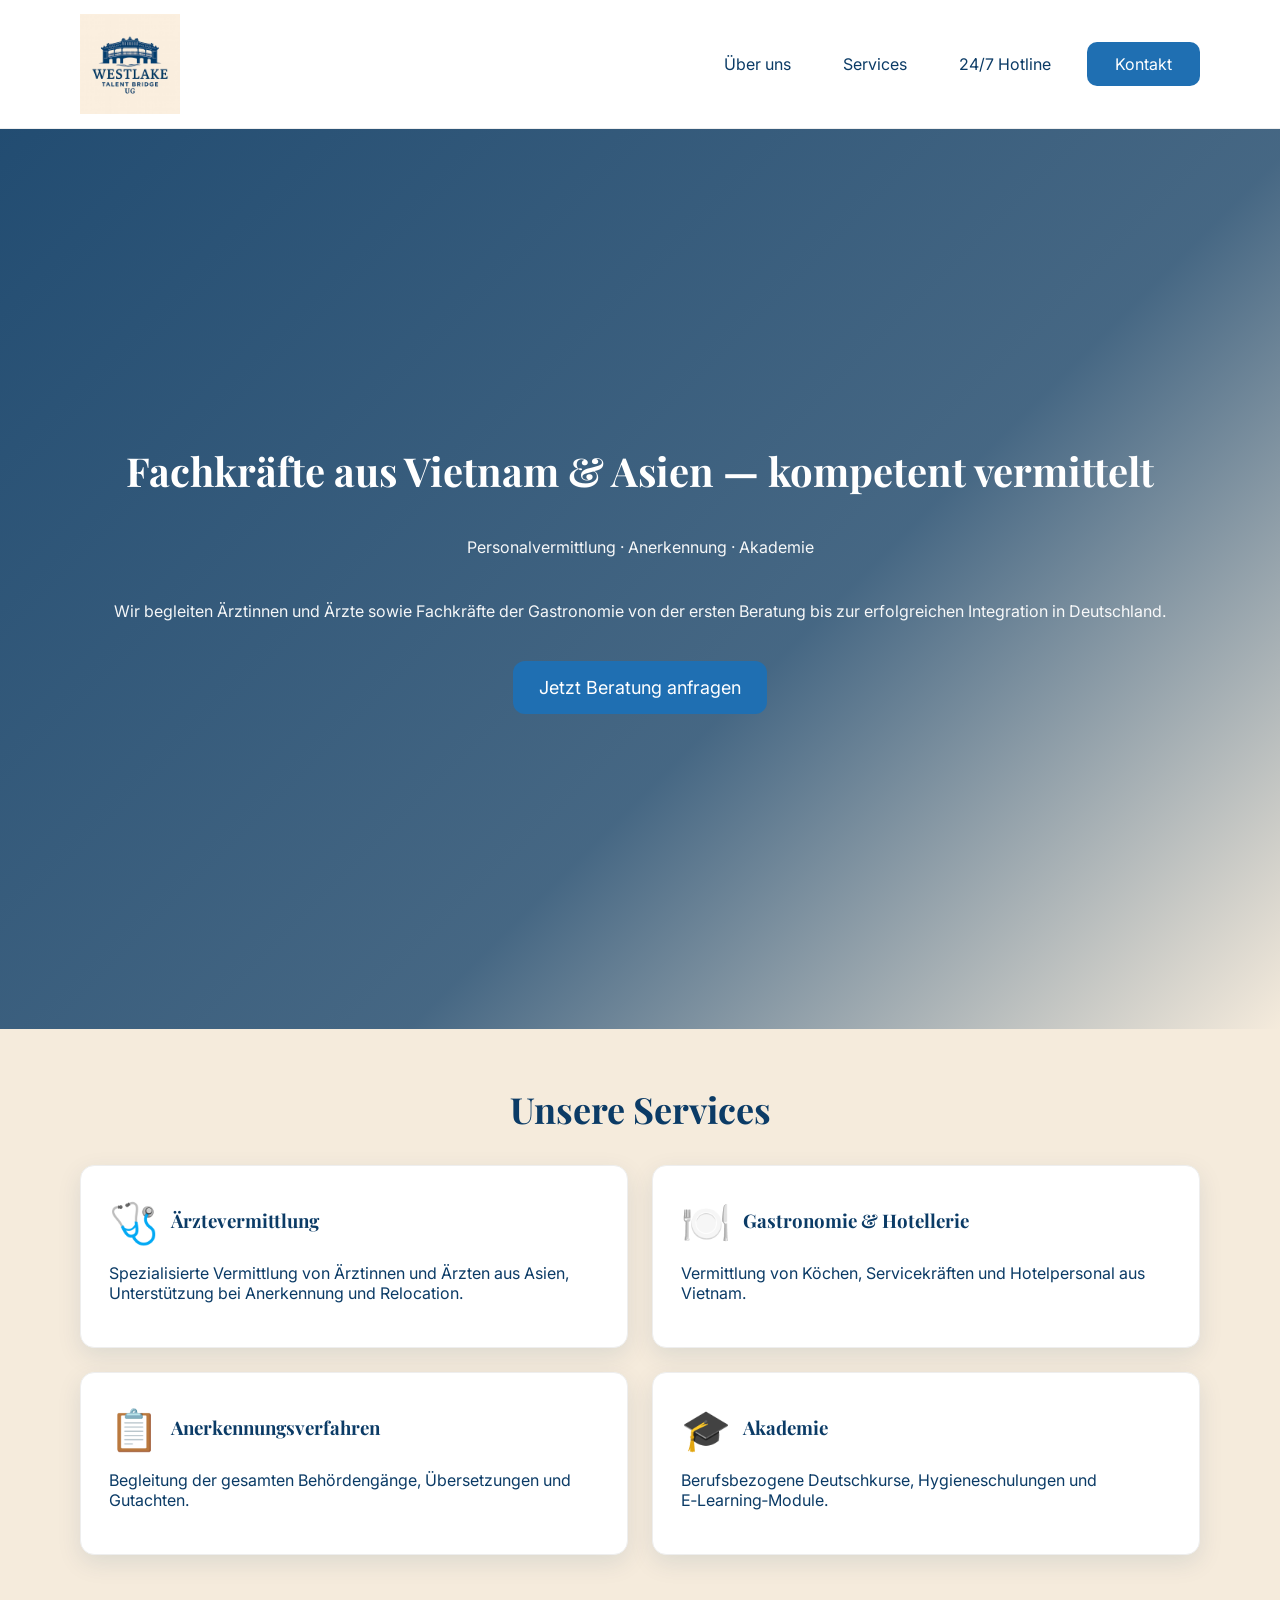
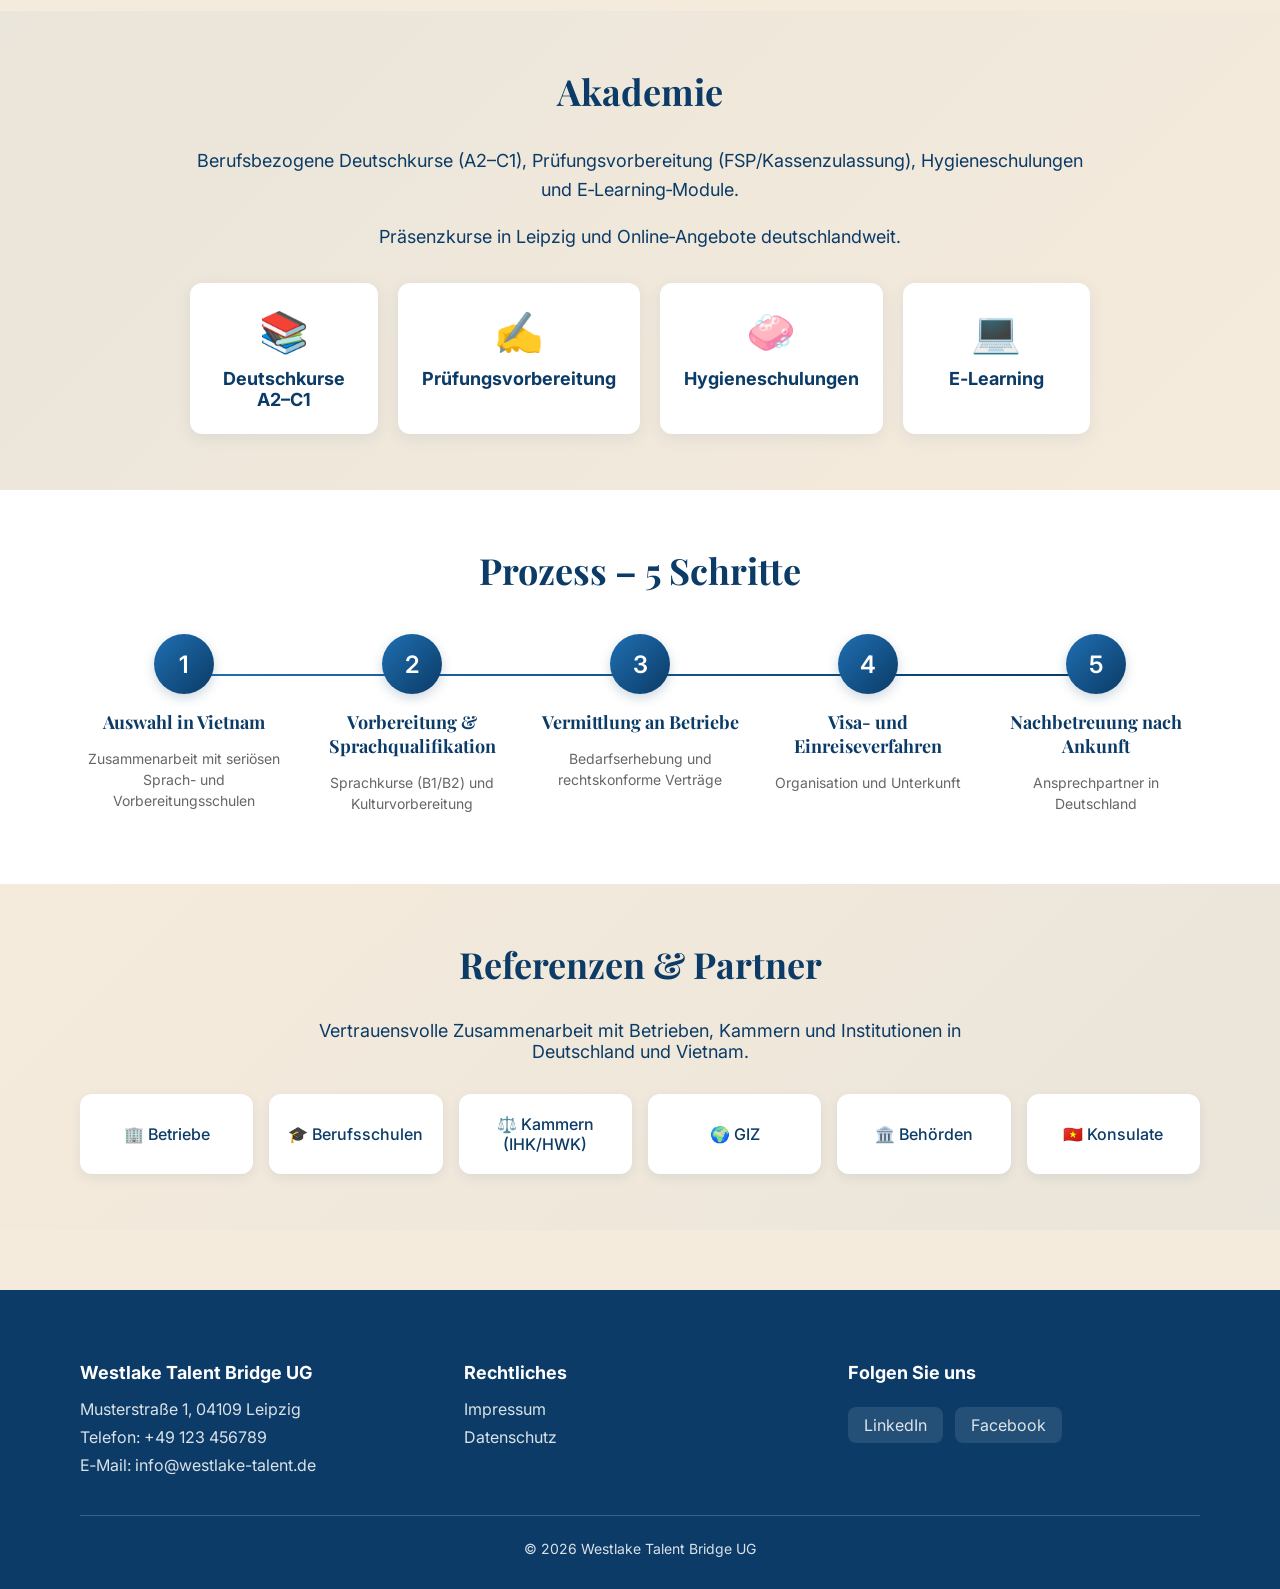
==== index.html @ a3ef187e "add new site" ====
<!DOCTYPE html>
<html lang="de" id="html">

<head>
	<meta charset="UTF-8" />
	<meta http-equiv="X-UA-Compatible" content="IE=edge" />
	<meta name="viewport" content="width=device-width, initial-scale=1.0" />
	<meta name="author" content="Westlake Talent Bridge UG" />
	<title>Westlake Talent Bridge UG — Fachkräftevermittlung</title>
	<link rel="icon" type="image/x-icon" href="./favicon_io/favicon.ico" />
	<link rel="icon" type="image/png" sizes="32x32" href="./favicon_io/favicon-32x32.png">
	<link rel="icon" type="image/png" sizes="16x16" href="./favicon_io/favicon-16x16.png">
	<link rel="apple-touch-icon" sizes="180x180" href="./favicon_io/apple-touch-icon.png">
	<link rel="manifest" href="./favicon_io/site.webmanifest">
	<link rel="stylesheet" href="./css/styles.css" />
    <link rel="preconnect" href="https://fonts.googleapis.com" />
	<link rel="preconnect" href="https://fonts.gstatic.com" crossorigin />
	<link href="https://fonts.googleapis.com/css2?family=Rubik:wght@400;500;700&display=swap" rel="stylesheet" />
	<link href="https://fonts.googleapis.com/icon?family=Material+Icons" rel="stylesheet" />

</head>

<body id="body">
	<header class="site-header">
		<div class="container">
			<a href="/" class="logo" aria-label="Westlake Talent Bridge UG">
				<img src="./img/wtb2.jpeg" alt="Westlake Talent Bridge UG" />
			</a>
			<nav id="nav" class="nav" aria-label="Hauptnavigation">
				<ul class="nav__list">
					<li><a href="/ueber-uns.html">Über uns</a></li>
					<li><a href="#services">Services</a></li>
					<li><a href="/hotline.html">24/7 Hotline</a></li>
					<li><a href="/kontakt.html" class="contact-btn">Kontakt</a></li>
				</ul>
			</nav>
			<button id="burger" class="burger" aria-label="Menü öffnen" aria-controls="nav" aria-expanded="false">
				<span></span><span></span><span></span>
			</button>
		</div>
	</header>

	<main>
		<section class="hero fade-in">
			<video src="https://videos.pexels.com/video-files/7253660/7253660-hd_2048_1080_30fps.mp4" loop="true" muted="true" autoplay="true" aria-hidden="true" playsinline="true" class="hero-video"></video>
			<div class="container">
				<h1>Fachkräfte aus Vietnam &amp; Asien — kompetent vermittelt</h1>
				<p>Personalvermittlung · Anerkennung · Akademie</p>
				<p>Wir begleiten Ärztinnen und Ärzte sowie Fachkräfte der Gastronomie von der ersten Beratung bis zur erfolgreichen Integration in Deutschland.</p>
				<div class="cta">
					<a class="btn" href="/kontakt.html">Jetzt Beratung anfragen</a>
				</div>
			</div>
		</section>

		<section id="services" class="section fade-in">
			<div class="container">
				<h2>Unsere Services</h2>
				<div class="grid grid-4">
					<article class="card hover-rise">
						<h3><span class="card__icon">🩺</span> Ärztevermittlung</h3>
						<p>Spezialisierte Vermittlung von Ärztinnen und Ärzten aus Asien, Unterstützung bei Anerkennung und Relocation.</p>
					</article>
					<article class="card hover-rise">
						<h3><span class="card__icon">🍽️</span> Gastronomie &amp; Hotellerie</h3>
						<p>Vermittlung von Köchen, Servicekräften und Hotelpersonal aus Vietnam.</p>
					</article>
					<article class="card hover-rise">
						<h3><span class="card__icon">📋</span> Anerkennungsverfahren</h3>
						<p>Begleitung der gesamten Behördengänge, Übersetzungen und Gutachten.</p>
					</article>
					<article class="card hover-rise">
						<h3><span class="card__icon">🎓</span> Akademie</h3>
						<p>Berufsbezogene Deutschkurse, Hygieneschulungen und E‑Learning‑Module.</p>
					</article>
				</div>
			</div>
		</section>

		<section class="section section-akademie fade-in">
			<div class="container">
				<h2>Akademie</h2>
				<div class="akademie-content">
					<p>Berufsbezogene Deutschkurse (A2–C1), Prüfungsvorbereitung (FSP/Kassenzulassung), Hygieneschulungen und E‑Learning‑Module.</p>
					<p>Präsenzkurse in Leipzig und Online‑Angebote deutschlandweit.</p>
					<div class="akademie-features">
						<div class="akademie-feature">
							<span class="feature-icon">📚</span>
							<h4>Deutschkurse A2–C1</h4>
						</div>
						<div class="akademie-feature">
							<span class="feature-icon">✍️</span>
							<h4>Prüfungsvorbereitung</h4>
						</div>
						<div class="akademie-feature">
							<span class="feature-icon">🧼</span>
							<h4>Hygieneschulungen</h4>
						</div>
						<div class="akademie-feature">
							<span class="feature-icon">💻</span>
							<h4>E‑Learning</h4>
						</div>
					</div>
				</div>
			</div>
		</section>

		<section class="section section-process fade-in">
			<div class="container">
				<h2>Prozess – 5 Schritte</h2>
				<div class="process-timeline">
					<div class="process-step">
						<div class="step-number">1</div>
						<h3>Auswahl in Vietnam</h3>
						<p>Zusammenarbeit mit seriösen Sprach- und Vorbereitungsschulen</p>
					</div>
					<div class="process-step">
						<div class="step-number">2</div>
						<h3>Vorbereitung &amp; Sprachqualifikation</h3>
						<p>Sprachkurse (B1/B2) und Kulturvorbereitung</p>
					</div>
					<div class="process-step">
						<div class="step-number">3</div>
						<h3>Vermittlung an Betriebe</h3>
						<p>Bedarfserhebung und rechtskonforme Verträge</p>
					</div>
					<div class="process-step">
						<div class="step-number">4</div>
						<h3>Visa- und Einreiseverfahren</h3>
						<p>Organisation und Unterkunft</p>
					</div>
					<div class="process-step">
						<div class="step-number">5</div>
						<h3>Nachbetreuung nach Ankunft</h3>
						<p>Ansprechpartner in Deutschland</p>
					</div>
				</div>
			</div>
		</section>

		<section class="section section-references fade-in">
			<div class="container">
				<h2>Referenzen &amp; Partner</h2>
				<p class="references-intro">Vertrauensvolle Zusammenarbeit mit Betrieben, Kammern und Institutionen in Deutschland und Vietnam.</p>
				<div class="partners-grid">
					<div class="partner-badge">🏢 Betriebe</div>
					<div class="partner-badge">🎓 Berufsschulen</div>
					<div class="partner-badge">⚖️ Kammern (IHK/HWK)</div>
					<div class="partner-badge">🌍 GIZ</div>
					<div class="partner-badge">🏛️ Behörden</div>
					<div class="partner-badge">🇻🇳 Konsulate</div>
				</div>
			</div>
		</section>
	</main>

	<footer class="site-footer fade-in">
		<div class="container">
			<div class="footer-grid">
				<div>
					<h4>Westlake Talent Bridge UG</h4>
					<p>Musterstraße 1, 04109 Leipzig</p>
					<p>Telefon: +49 123 456789</p>
					<p>E‑Mail: info@westlake-talent.de</p>
				</div>
				<div>
					<h4>Rechtliches</h4>
					<ul>
						<li><a href="#">Impressum</a></li>
						<li><a href="#">Datenschutz</a></li>
					</ul>
				</div>
				<div>
					<h4>Folgen Sie uns</h4>
					<ul class="socials">
						<li><a href="#">LinkedIn</a></li>
						<li><a href="#">Facebook</a></li>
					</ul>
				</div>
			</div>
			<p class="copy">© <span id="year"></span> Westlake Talent Bridge UG</p>
		</div>
	</footer>

	<script src="./js/scripts.js"></script>
</body>

</html>
---- css/styles.css ----
@import url('https://fonts.googleapis.com/css2?family=Inter:wght@300;400;600&family=Playfair+Display:wght@400;600&display=swap');

:root{--blue-dark:#0B3B66;--blue-mid:#1F6FB2;--blue-hover:#093456;--beige:#F5EBDC;--gray-light:#F5F5F7;--white:#FFFFFF}
*{box-sizing:border-box}
html{scroll-behavior:smooth}
body{font-family:'Inter',sans-serif;color:var(--blue-dark);background:var(--beige);margin:0}
h1,h2,h3{font-family:'Playfair Display',serif;color:var(--blue-dark);margin:0 0 12px}
h1:hover,h2:hover,h3:hover,h4:hover,h5:hover,h6:hover,p:hover,span:hover,li:hover{cursor:default}
img{max-width:100%;height:auto;display:block}
.container{max-width:1160px;margin:0 auto;padding:0 20px}

/* Header */
.site-header{position:sticky;top:0;z-index:100;background:var(--white);border-bottom:1px solid #eee}
.site-header .container{display:flex;align-items:center;justify-content:space-between;padding:14px 20px}
.logo img{height:100px;width:auto;max-width:220px}
.nav__list{list-style:none;margin:0;padding:0;display:flex;gap:20px}
.nav__list a{color:var(--blue-dark);text-decoration:none;padding:12px 16px;border-radius:8px;transition:background-color .3s,color .3s;position:relative}
.nav__list a::after{content:"";position:absolute;left:10px;right:10px;bottom:4px;height:2px;background:var(--blue-mid);transform:scaleX(0);transform-origin:left;transition:transform .25s ease,background-color .25s ease}
.nav__list a:hover,.nav__list a.active{background:rgba(31,111,178,0.15);color:var(--blue-hover)}
.nav__list a:hover::after,.nav__list a.active::after{transform:scaleX(1);background:var(--blue-hover)}
.nav__list a.contact-btn{background:var(--blue-mid);color:#fff;padding:12px 28px;font-size:16px;border-radius:10px}
.nav__list a.contact-btn:hover{background:var(--blue-hover);color:#fff}
.nav__list a.contact-btn::after{display:none}
.burger{display:none;background:none;border:0;width:36px;height:28px;position:relative}
.burger span{position:absolute;left:0;right:0;height:3px;background:var(--blue-dark);border-radius:2px;transition:.2s}
.burger span:nth-child(1){top:3px}
.burger span:nth-child(2){top:12px}
.burger span:nth-child(3){top:21px}
.burger.active span:nth-child(1){transform:translateY(9px) rotate(45deg)}
.burger.active span:nth-child(2){opacity:0}
.burger.active span:nth-child(3){transform:translateY(-9px) rotate(-45deg)}
@media (max-width:992px){
  .nav{position:fixed;inset:60px 0 0 0;background:rgba(255,255,255,.98);transform:translateX(100%);transition:transform .25s ease;padding:20px}
  .nav.open{transform:translateX(0)}
  .nav__list{flex-direction:column;gap:16px}
  .burger{display:inline-block}
}

/* Hero */
.hero{position:relative;background:transparent;color:var(--white);padding:0;overflow:hidden}
.hero::after{content:"";position:absolute;inset:0;background:linear-gradient(135deg, rgba(11,59,102,.90) 0%, rgba(11,59,102,.75) 60%, rgba(245,235,220,.55) 100%);z-index:1}
.hero__video,.hero-video{position:absolute;inset:0;width:100%;height:100%;object-fit:cover;z-index:0}
.hero .container{position:relative;z-index:2}
.hero .container{display:flex;flex-direction:column;align-items:center;justify-content:center;text-align:center;min-height:100vh;gap:12px}
.hero h1{color:var(--white);font-size:40px}
.hero p{color:var(--white);opacity:.95}
.cta .btn{display:inline-block;margin-top:12px;background:var(--blue-mid);color:#FFFFFF;padding:16px 26px;font-size:18px;border-radius:12px;text-decoration:none;transition:background-color .3s,transform .2s}
.cta .btn:hover{background:var(--blue-hover);transform:translateY(-2px)}

/* Sections */
.section{padding:56px 0}
.section h2{text-align:center;font-size:36px;margin-bottom:32px}
.grid{display:grid;gap:24px}
.grid-4{grid-template-columns:repeat(2,1fr)}
@media (max-width:768px){.grid-4{grid-template-columns:1fr}}
.card{position:relative;background:var(--white);border:1px solid #eee;border-radius:14px;padding:28px;box-shadow:0 8px 24px rgba(11,59,102,.10);transition:transform .3s,box-shadow .3s;overflow:hidden}
.card::before{content:"";position:absolute;top:0;left:0;right:0;height:4px;background:linear-gradient(90deg,var(--blue-mid) 0%,var(--blue-dark) 100%);transform:scaleX(0);transform-origin:left;transition:transform .4s ease}
.card h3{display:flex;align-items:center;gap:12px}
.card__icon{font-size:40px;display:inline-block}
.card.hover-rise:hover{transform:translateY(-6px);box-shadow:0 16px 32px rgba(11,59,102,.18)}
.card.hover-rise:hover::before{transform:scaleX(1)}

/* Akademie */
.section-akademie{background:linear-gradient(135deg,rgba(31,111,178,0.05) 0%,rgba(245,235,220,0.3) 100%)}
.akademie-content{max-width:900px;margin:0 auto;text-align:center}
.akademie-content p{font-size:18px;line-height:1.6;margin-bottom:16px}
.akademie-features{display:grid;grid-template-columns:repeat(4,1fr);gap:20px;margin-top:32px}
.akademie-feature{background:var(--white);padding:24px;border-radius:12px;box-shadow:0 4px 16px rgba(11,59,102,.08);transition:transform .3s,box-shadow .3s}
.akademie-feature:hover{transform:translateY(-4px);box-shadow:0 8px 24px rgba(11,59,102,.15)}
.feature-icon{font-size:40px;display:block;margin-bottom:12px}
.akademie-feature h4{font-size:18px;color:var(--blue-dark);margin:0}
@media (max-width:992px){.akademie-features{grid-template-columns:repeat(2,1fr)}}
@media (max-width:576px){.akademie-features{grid-template-columns:1fr}}

/* Process Timeline */
.section-process{background:var(--white)}
.process-timeline{display:grid;grid-template-columns:repeat(5,1fr);gap:20px;margin-top:40px;position:relative}
.process-timeline::before{content:"";position:absolute;top:40px;left:10%;right:10%;height:2px;background:linear-gradient(90deg,var(--blue-mid) 0%,var(--blue-dark) 100%);z-index:0}
.process-step{position:relative;text-align:center;z-index:1}
.step-number{width:60px;height:60px;margin:0 auto 16px;background:linear-gradient(135deg,var(--blue-mid),var(--blue-dark));color:white;border-radius:50%;display:flex;align-items:center;justify-content:center;font-size:24px;font-weight:600;box-shadow:0 4px 12px rgba(11,59,102,.2)}
.process-step h3{font-size:18px;margin-bottom:8px;color:var(--blue-dark)}
.process-step p{font-size:14px;color:#666;line-height:1.5}
@media (max-width:992px){.process-timeline{grid-template-columns:repeat(2,1fr);gap:30px}.process-timeline::before{display:none}}
@media (max-width:576px){.process-timeline{grid-template-columns:1fr}}

/* References */
.section-references{background:linear-gradient(135deg,rgba(245,235,220,0.4) 0%,rgba(31,111,178,0.05) 100%)}
.references-intro{text-align:center;font-size:18px;max-width:700px;margin:0 auto 32px}
.partners-grid{display:grid;grid-template-columns:repeat(6,1fr);gap:16px}
.partner-badge{background:var(--white);padding:20px 12px;border-radius:12px;text-align:center;font-size:16px;font-weight:500;color:var(--blue-dark);box-shadow:0 4px 12px rgba(11,59,102,.08);transition:transform .3s,box-shadow .3s;display:flex;align-items:center;justify-content:center;min-height:80px}
.partner-badge:hover{transform:translateY(-4px);box-shadow:0 8px 20px rgba(11,59,102,.15)}
@media (max-width:992px){.partners-grid{grid-template-columns:repeat(3,1fr)}}
@media (max-width:576px){.partners-grid{grid-template-columns:repeat(2,1fr)}}

/* Footer */
.site-footer{background:var(--blue-dark);color:var(--white);padding:48px 0 24px;margin-top:60px}
.site-footer h4{color:var(--white);font-size:18px;margin-bottom:16px}
.site-footer p{color:rgba(255,255,255,0.85);margin:8px 0}
.site-footer a{color:rgba(255,255,255,0.85);text-decoration:none;transition:color .3s}
.site-footer a:hover{color:var(--white)}
.footer-grid{display:grid;grid-template-columns:repeat(3,1fr);gap:32px;margin-bottom:32px}
.footer-grid ul{list-style:none;padding:0;margin:0}
.footer-grid ul li{margin:8px 0}
.socials{list-style:none;padding:0;margin:0;display:flex;gap:12px}
.socials a{display:inline-block;padding:8px 16px;background:rgba(255,255,255,0.1);border-radius:8px;transition:background .3s}
.socials a:hover{background:rgba(255,255,255,0.2)}
.copy{margin-top:24px;padding-top:24px;border-top:1px solid rgba(255,255,255,0.2);color:rgba(255,255,255,0.7);font-size:14px;text-align:center}
@media (max-width:768px){.footer-grid{grid-template-columns:1fr;gap:24px}}

/* Animations */
.fade-in,.slide-up,section{opacity:0;transform:translateY(30px);transition:all .6s ease-out}
.visible{opacity:1;transform:translateY(0)}

/* Forms */
.contact-form{display:grid;gap:12px}
.form-row{display:grid;grid-template-columns:1fr 1fr;gap:12px}
.contact-form input,.contact-form textarea{width:100%;padding:10px 12px;border:1px solid #ddd;border-radius:8px;font-family:inherit}
.contact-form .btn{align-self:start}
@media (max-width:576px){.form-row{grid-template-columns:1fr}}
.map-placeholder iframe{width:100%;height:300px;border:0;border-radius:12px;box-shadow:0 8px 24px rgba(0,0,0,.06)}
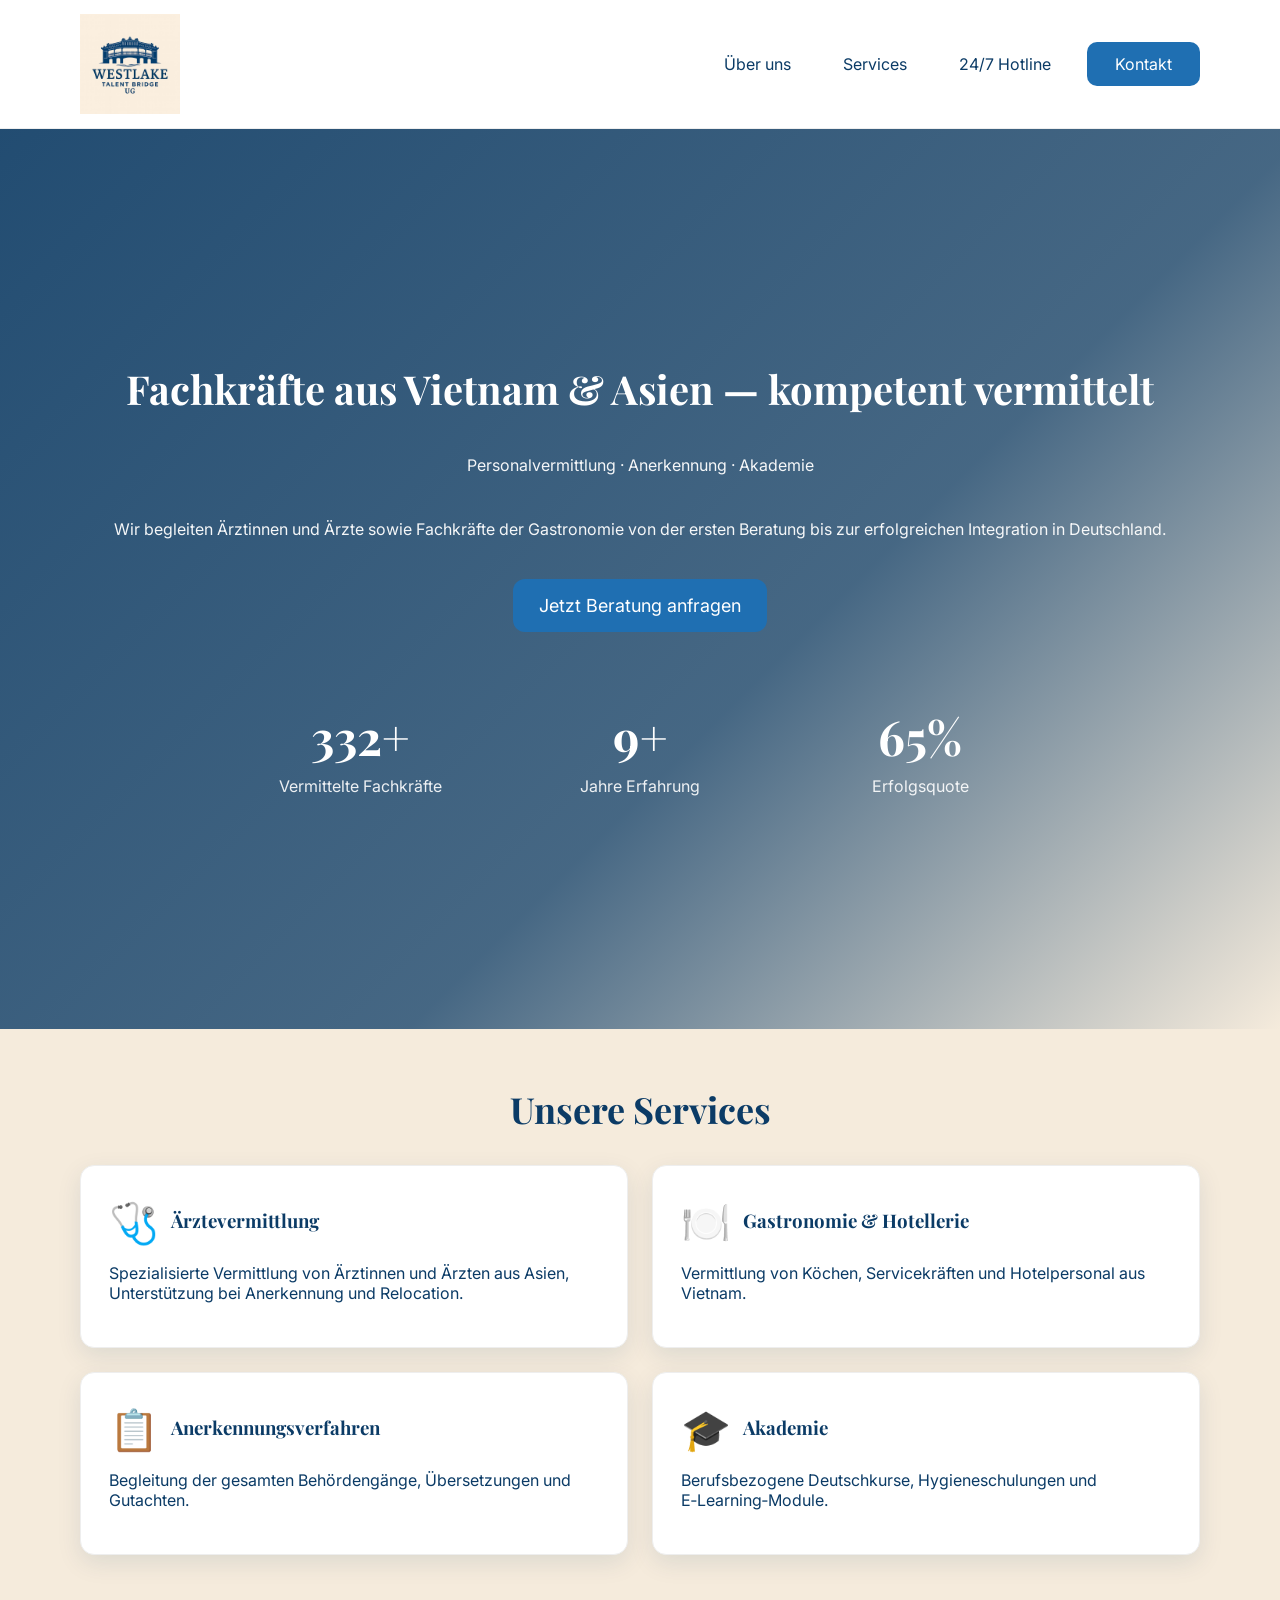
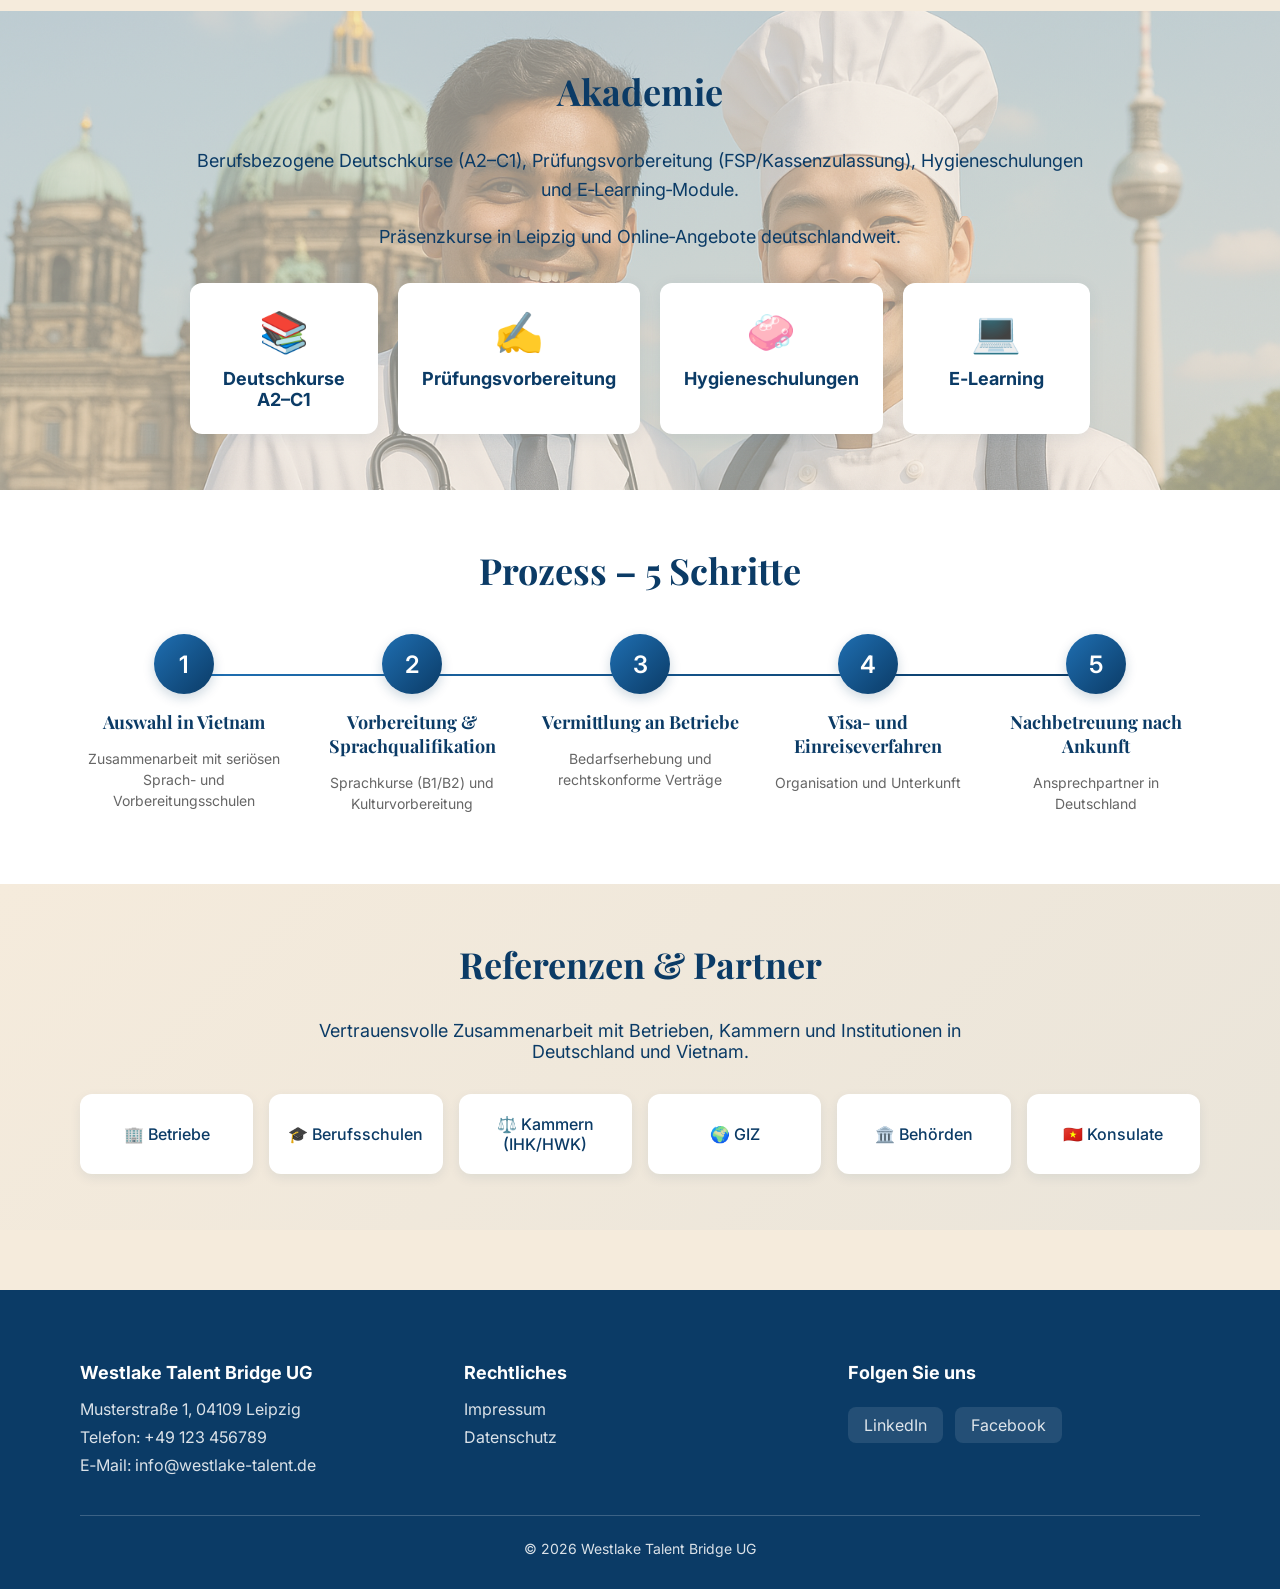
==== commit c4732154: "styles" ====
--- a/index.html
+++ b/index.html
@@ -6,6 +6,23 @@
 	<meta http-equiv="X-UA-Compatible" content="IE=edge" />
 	<meta name="viewport" content="width=device-width, initial-scale=1.0" />
 	<meta name="author" content="Westlake Talent Bridge UG" />
+	<meta name="description" content="Westlake Talent Bridge UG – Seriöse Fachkräftevermittlung aus Vietnam. Ärzte, Gastronomie, Anerkennung, Akademie und 24/7 Hotline für erfolgreiche Integration in Deutschland." />
+	<meta name="keywords" content="Fachkräftevermittlung, Vietnam, Ärztevermittlung, Gastronomie, Ausbildung, Integration, Anerkennung, 24/7 Hotline, Deutschland" />
+	
+	<!-- Open Graph / Facebook -->
+	<meta property="og:type" content="website" />
+	<meta property="og:url" content="https://westlake-talent.de/" />
+	<meta property="og:title" content="Westlake Talent Bridge UG — Fachkräftevermittlung" />
+	<meta property="og:description" content="Seriöse Fachkräfte- und Azubivermittlung aus Vietnam nach Deutschland. 500+ vermittelte Fachkräfte, 15+ Jahre Erfahrung, 98% Erfolgsquote." />
+	<meta property="og:image" content="https://westlake-talent.de/img/wtb2.jpeg" />
+	
+	<!-- Twitter -->
+	<meta property="twitter:card" content="summary_large_image" />
+	<meta property="twitter:url" content="https://westlake-talent.de/" />
+	<meta property="twitter:title" content="Westlake Talent Bridge UG — Fachkräftevermittlung" />
+	<meta property="twitter:description" content="Seriöse Fachkräfte- und Azubivermittlung aus Vietnam nach Deutschland. 500+ vermittelte Fachkräfte, 15+ Jahre Erfahrung, 98% Erfolgsquote." />
+	<meta property="twitter:image" content="https://westlake-talent.de/img/wtb2.jpeg" />
+	
 	<title>Westlake Talent Bridge UG — Fachkräftevermittlung</title>
 	<link rel="icon" type="image/x-icon" href="./favicon_io/favicon.ico" />
 	<link rel="icon" type="image/png" sizes="32x32" href="./favicon_io/favicon-32x32.png">
@@ -50,6 +67,20 @@
 				<div class="cta">
 					<a class="btn" href="/kontakt.html">Jetzt Beratung anfragen</a>
 				</div>
+				<div class="hero-stats">
+					<div class="stat-item">
+						<div class="stat-number" data-count="500">0</div>
+						<div class="stat-label">Vermittelte Fachkräfte</div>
+					</div>
+					<div class="stat-item">
+						<div class="stat-number" data-count="15">0</div>
+						<div class="stat-label">Jahre Erfahrung</div>
+					</div>
+					<div class="stat-item">
+						<div class="stat-number" data-count="98">0</div>
+						<div class="stat-label">Erfolgsquote</div>
+					</div>
+				</div>
 			</div>
 		</section>
 
--- a/css/styles.css
+++ b/css/styles.css
@@ -26,26 +26,39 @@
 .burger span:nth-child(1){top:3px}
 .burger span:nth-child(2){top:12px}
 .burger span:nth-child(3){top:21px}
+.burger.active span{background:var(--white)}
 .burger.active span:nth-child(1){transform:translateY(9px) rotate(45deg)}
 .burger.active span:nth-child(2){opacity:0}
 .burger.active span:nth-child(3){transform:translateY(-9px) rotate(-45deg)}
 @media (max-width:992px){
-  .nav{position:fixed;inset:60px 0 0 0;background:rgba(255,255,255,.98);transform:translateX(100%);transition:transform .25s ease;padding:20px}
+  .nav{position:fixed;inset:0;background:var(--blue-dark);transform:translateX(100%);transition:transform .25s ease;padding:80px 40px;z-index:999;overflow-y:auto}
   .nav.open{transform:translateX(0)}
-  .nav__list{flex-direction:column;gap:16px}
-  .burger{display:inline-block}
+  .nav__list{flex-direction:column;gap:32px;align-items:flex-start}
+  .nav__list a{color:var(--white);font-size:24px;padding:16px 0}
+  .nav__list a::after{display:none}
+  .nav__list a:hover,.nav__list a.active{background:transparent;color:var(--beige)}
+  .nav__list a.contact-btn{background:var(--blue-mid);color:var(--white);padding:14px 28px;font-size:24px;border-radius:12px}
+  .nav__list a.contact-btn:hover{background:var(--blue-hover)}
+  .burger{display:inline-block;z-index:1000}
+  body._overflow,html._overflow{overflow:hidden}
 }
 
 /* Hero */
 .hero{position:relative;background:transparent;color:var(--white);padding:0;overflow:hidden}
 .hero::after{content:"";position:absolute;inset:0;background:linear-gradient(135deg, rgba(11,59,102,.90) 0%, rgba(11,59,102,.75) 60%, rgba(245,235,220,.55) 100%);z-index:1}
 .hero__video,.hero-video{position:absolute;inset:0;width:100%;height:100%;object-fit:cover;z-index:0}
-.hero .container{position:relative;z-index:2}
-.hero .container{display:flex;flex-direction:column;align-items:center;justify-content:center;text-align:center;min-height:100vh;gap:12px}
+.hero .container{position:relative;z-index:2;display:flex;flex-direction:column;align-items:center;justify-content:center;text-align:center;min-height:100vh;gap:12px}
 .hero h1{color:var(--white);font-size:40px}
 .hero p{color:var(--white);opacity:.95}
 .cta .btn{display:inline-block;margin-top:12px;background:var(--blue-mid);color:#FFFFFF;padding:16px 26px;font-size:18px;border-radius:12px;text-decoration:none;transition:background-color .3s,transform .2s}
 .cta .btn:hover{background:var(--blue-hover);transform:translateY(-2px)}
+.hero-stats{display:grid;grid-template-columns:repeat(3,1fr);gap:40px;margin-top:60px;max-width:800px;width:100%}
+.stat-item{text-align:center}
+.stat-number{font-size:48px;font-weight:700;color:var(--white);font-family:'Playfair Display',serif;margin-bottom:8px}
+.stat-number::after{content:'+'}
+.stat-item:nth-child(3) .stat-number::after{content:'%'}
+.stat-label{font-size:16px;color:rgba(255,255,255,0.9);font-weight:400}
+@media (max-width:768px){.hero-stats{grid-template-columns:1fr;gap:24px}}
 
 /* Sections */
 .section{padding:56px 0}
@@ -61,7 +74,9 @@
 .card.hover-rise:hover::before{transform:scaleX(1)}
 
 /* Akademie */
-.section-akademie{background:linear-gradient(135deg,rgba(31,111,178,0.05) 0%,rgba(245,235,220,0.3) 100%)}
+.section-akademie{position:relative;background:linear-gradient(135deg,rgba(31,111,178,0.05) 0%,rgba(245,235,220,0.3) 100%);overflow:hidden}
+.section-akademie::before{content:"";position:absolute;inset:0;background-image:url('../img/people.png');background-size:cover;background-position:center 20%;opacity:0.4;z-index:0}
+.section-akademie .container{position:relative;z-index:1}
 .akademie-content{max-width:900px;margin:0 auto;text-align:center}
 .akademie-content p{font-size:18px;line-height:1.6;margin-bottom:16px}
 .akademie-features{display:grid;grid-template-columns:repeat(4,1fr);gap:20px;margin-top:32px}
@@ -107,15 +122,78 @@
 .copy{margin-top:24px;padding-top:24px;border-top:1px solid rgba(255,255,255,0.2);color:rgba(255,255,255,0.7);font-size:14px;text-align:center}
 @media (max-width:768px){.footer-grid{grid-template-columns:1fr;gap:24px}}
 
+/* Content Pages Styles */
+.section-hero-page{background:linear-gradient(135deg,var(--blue-dark) 0%,var(--blue-mid) 100%);color:var(--white);padding:80px 0 60px;text-align:center}
+.section-hero-page h1{color:var(--white);font-size:42px;margin-bottom:16px}
+.subtitle{font-size:20px;color:rgba(255,255,255,0.95);margin-bottom:12px;font-weight:500}
+.meta-date{font-size:14px;color:rgba(255,255,255,0.7)}
+.section-content{padding:60px 0}
+.content-wrapper{max-width:900px;margin:0 auto}
+.content-block{background:var(--white);padding:40px;margin-bottom:32px;border-radius:16px;box-shadow:0 4px 20px rgba(11,59,102,.08)}
+.content-block h2{color:var(--blue-dark);font-size:28px;margin-bottom:20px}
+.content-block p{font-size:17px;line-height:1.7;color:#333;margin-bottom:16px}
+.content-block:last-child{margin-bottom:0}
+.highlight-block{background:linear-gradient(135deg,rgba(31,111,178,0.05) 0%,rgba(245,235,220,0.3) 100%);border-left:4px solid var(--blue-mid)}
+.principles-list{list-style:none;padding:0;margin:20px 0 0;display:grid;grid-template-columns:repeat(2,1fr);gap:16px}
+.principles-list li{background:var(--white);padding:16px 20px;border-radius:10px;box-shadow:0 2px 8px rgba(11,59,102,.06);color:var(--blue-dark)}
+@media (max-width:576px){.principles-list{grid-template-columns:1fr}}
+.process-list{margin-top:24px}
+.process-item{display:flex;gap:20px;margin-bottom:24px;align-items:flex-start}
+.process-num{flex-shrink:0;width:50px;height:50px;background:linear-gradient(135deg,var(--blue-mid),var(--blue-dark));color:white;border-radius:50%;display:flex;align-items:center;justify-content:center;font-size:22px;font-weight:600;box-shadow:0 4px 12px rgba(11,59,102,.15)}
+.process-content h3{font-size:20px;color:var(--blue-dark);margin-bottom:8px}
+.process-content p{font-size:16px;line-height:1.6;color:#555;margin:0}
+
+/* Hotline Page */
+.services-grid{display:grid;grid-template-columns:repeat(2,1fr);gap:20px;margin-top:24px}
+.service-card{background:rgba(31,111,178,0.05);padding:24px;border-radius:12px;text-align:center;transition:transform .3s,box-shadow .3s}
+.service-card:hover{transform:translateY(-4px);box-shadow:0 8px 20px rgba(11,59,102,.12)}
+.service-icon{font-size:40px;display:block;margin-bottom:12px}
+.service-card h3{font-size:18px;color:var(--blue-dark);margin-bottom:8px}
+.service-card p{font-size:15px;color:#555;margin:0}
+@media (max-width:768px){.services-grid{grid-template-columns:1fr}}
+.contact-methods{display:grid;grid-template-columns:repeat(4,1fr);gap:20px;margin-top:24px}
+.contact-method{background:var(--white);padding:24px;border-radius:12px;text-align:center;box-shadow:0 4px 16px rgba(11,59,102,.08);transition:transform .3s,box-shadow .3s}
+.contact-method:hover{transform:translateY(-4px);box-shadow:0 8px 20px rgba(11,59,102,.15)}
+.contact-icon{font-size:36px;display:block;margin-bottom:12px}
+.contact-method h4{font-size:16px;color:var(--blue-dark);margin-bottom:8px}
+.contact-method p{font-size:14px;color:#666;margin:0}
+@media (max-width:992px){.contact-methods{grid-template-columns:repeat(2,1fr)}}
+@media (max-width:576px){.contact-methods{grid-template-columns:1fr}}
+.list{list-style:none;padding:0;margin:16px 0}
+.list li{padding:12px 0;border-bottom:1px solid rgba(11,59,102,0.1);color:#333;line-height:1.6}
+.list li:last-child{border-bottom:none}
+
 /* Animations */
 .fade-in,.slide-up,section{opacity:0;transform:translateY(30px);transition:all .6s ease-out}
 .visible{opacity:1;transform:translateY(0)}
 
+/* Contact Page */
+.section-contact{padding:60px 0}
+.contact-layout{display:grid;grid-template-columns:1fr 1.2fr;gap:40px;margin-bottom:60px}
+@media (max-width:992px){.contact-layout{grid-template-columns:1fr;gap:40px}}
+.contact-info{background:var(--white);padding:40px;border-radius:16px;box-shadow:0 4px 20px rgba(11,59,102,.08)}
+.contact-info h2{font-size:28px;color:var(--blue-dark);margin-bottom:32px}
+.info-item{display:flex;gap:20px;margin-bottom:28px;align-items:flex-start}
+.info-item:last-child{margin-bottom:0}
+.info-icon{font-size:32px;flex-shrink:0}
+.info-item h4{font-size:18px;color:var(--blue-dark);margin:0 0 8px}
+.info-item p{font-size:16px;color:#555;line-height:1.6;margin:0}
+.info-item a{color:var(--blue-mid);text-decoration:none;transition:color .3s}
+.info-item a:hover{color:var(--blue-hover);text-decoration:underline}
+.contact-form-wrapper{background:linear-gradient(135deg,rgba(31,111,178,0.05) 0%,rgba(245,235,220,0.3) 100%);padding:40px;border-radius:16px;border-left:4px solid var(--blue-mid)}
+.contact-form-wrapper h2{font-size:28px;color:var(--blue-dark);margin-bottom:24px}
+.form-success{text-align:center;padding:40px 20px}
+.success-icon{width:80px;height:80px;background:linear-gradient(135deg,var(--blue-mid),var(--blue-dark));color:var(--white);border-radius:50%;display:flex;align-items:center;justify-content:center;font-size:48px;margin:0 auto 24px;box-shadow:0 4px 16px rgba(11,59,102,.2)}
+.form-success h3{font-size:28px;color:var(--blue-dark);margin-bottom:16px}
+.form-success p{font-size:17px;color:#555;line-height:1.6}
+
 /* Forms */
-.contact-form{display:grid;gap:12px}
-.form-row{display:grid;grid-template-columns:1fr 1fr;gap:12px}
-.contact-form input,.contact-form textarea{width:100%;padding:10px 12px;border:1px solid #ddd;border-radius:8px;font-family:inherit}
-.contact-form .btn{align-self:start}
-@media (max-width:576px){.form-row{grid-template-columns:1fr}}
-.map-placeholder iframe{width:100%;height:300px;border:0;border-radius:12px;box-shadow:0 8px 24px rgba(0,0,0,.06)}
-
+.contact-form{display:grid;gap:20px}
+.contact-form label{display:block;font-size:16px;font-weight:500;color:var(--blue-dark);margin-bottom:8px}
+.contact-form input,.contact-form textarea{width:100%;padding:14px 16px;border:1px solid #ddd;border-radius:10px;font-family:inherit;font-size:16px;transition:border-color .3s,box-shadow .3s}
+.contact-form input:focus,.contact-form textarea:focus{outline:none;border-color:var(--blue-mid);box-shadow:0 0 0 3px rgba(31,111,178,0.1)}
+.btn-submit{background:var(--blue-mid);color:var(--white);padding:16px 32px;font-size:18px;border:none;border-radius:10px;cursor:pointer;transition:background-color .3s,transform .2s;font-weight:600}
+.btn-submit:hover{background:var(--blue-hover);transform:translateY(-2px)}
+.map-section{margin-top:40px}
+.map-section h2{font-size:28px;color:var(--blue-dark);margin-bottom:24px;text-align:center}
+.map-placeholder iframe{width:100%;height:400px;border:0;border-radius:16px;box-shadow:0 8px 24px rgba(11,59,102,.1)}
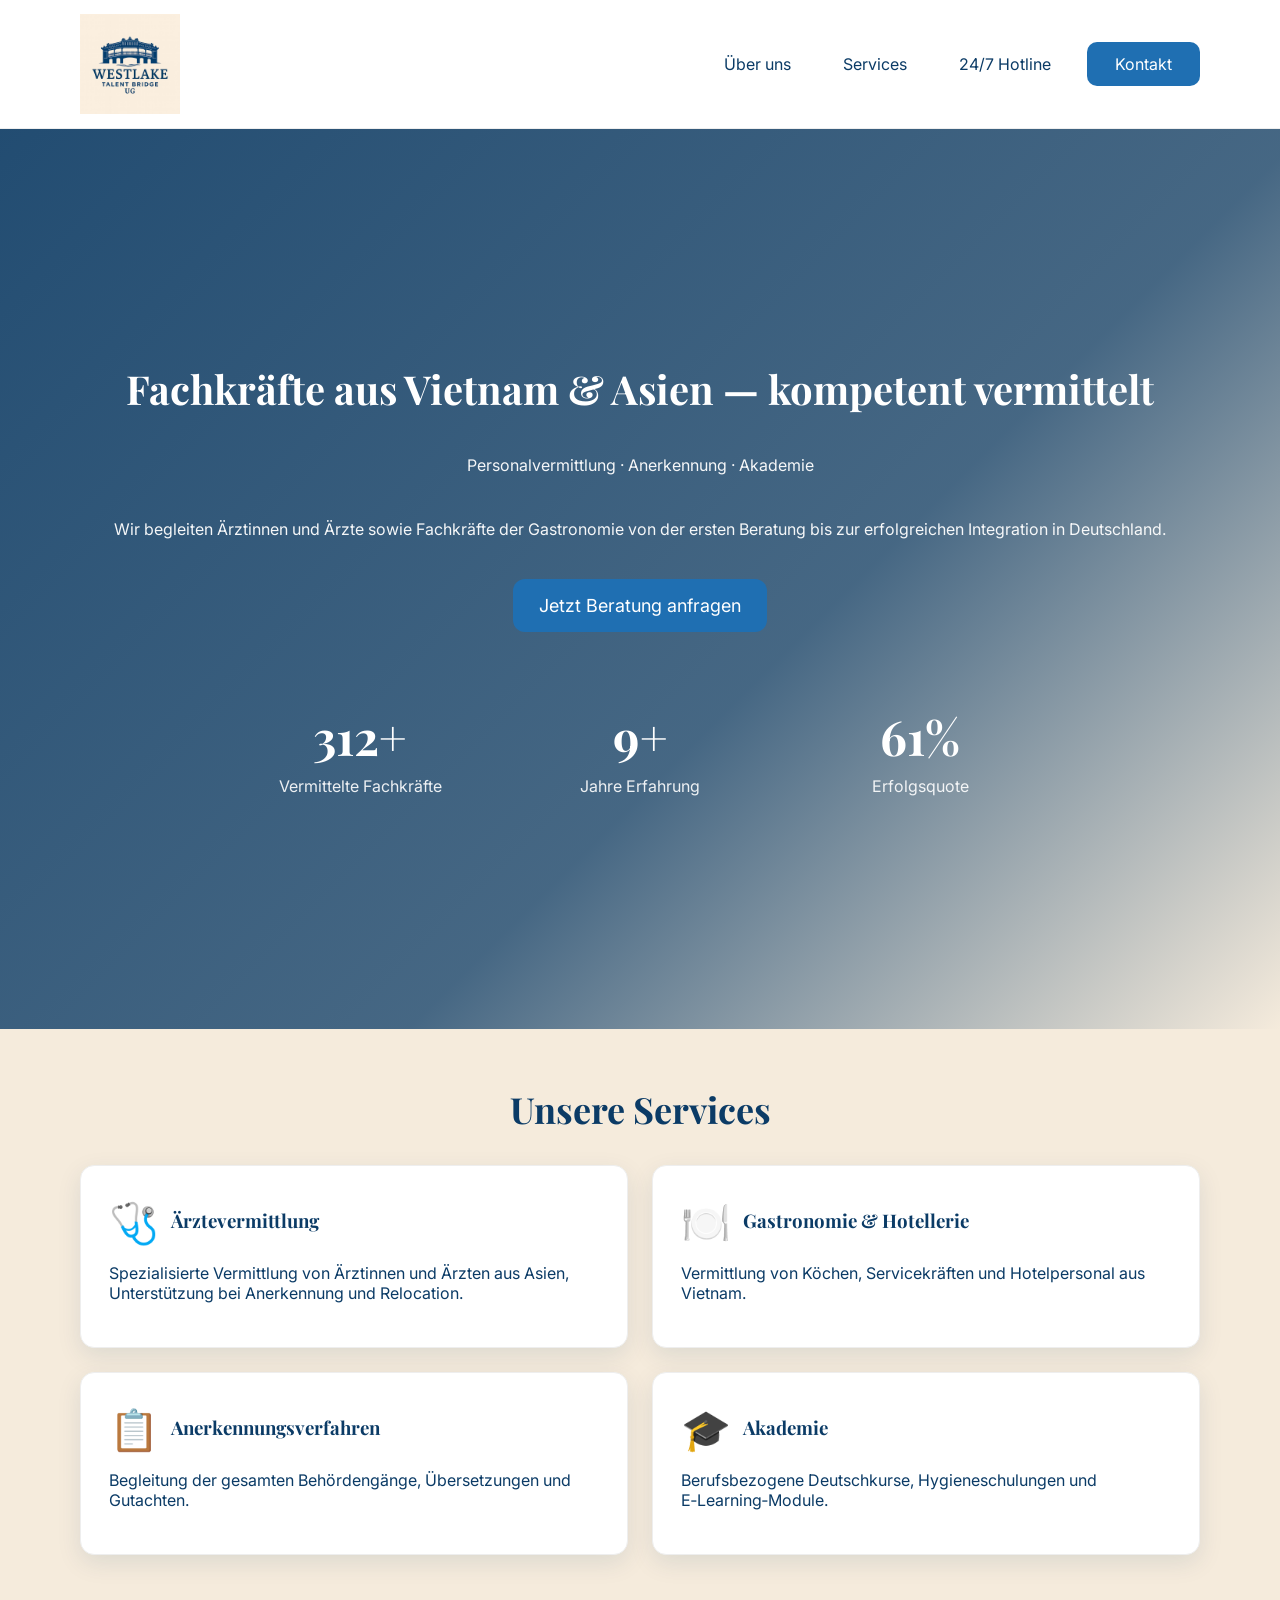
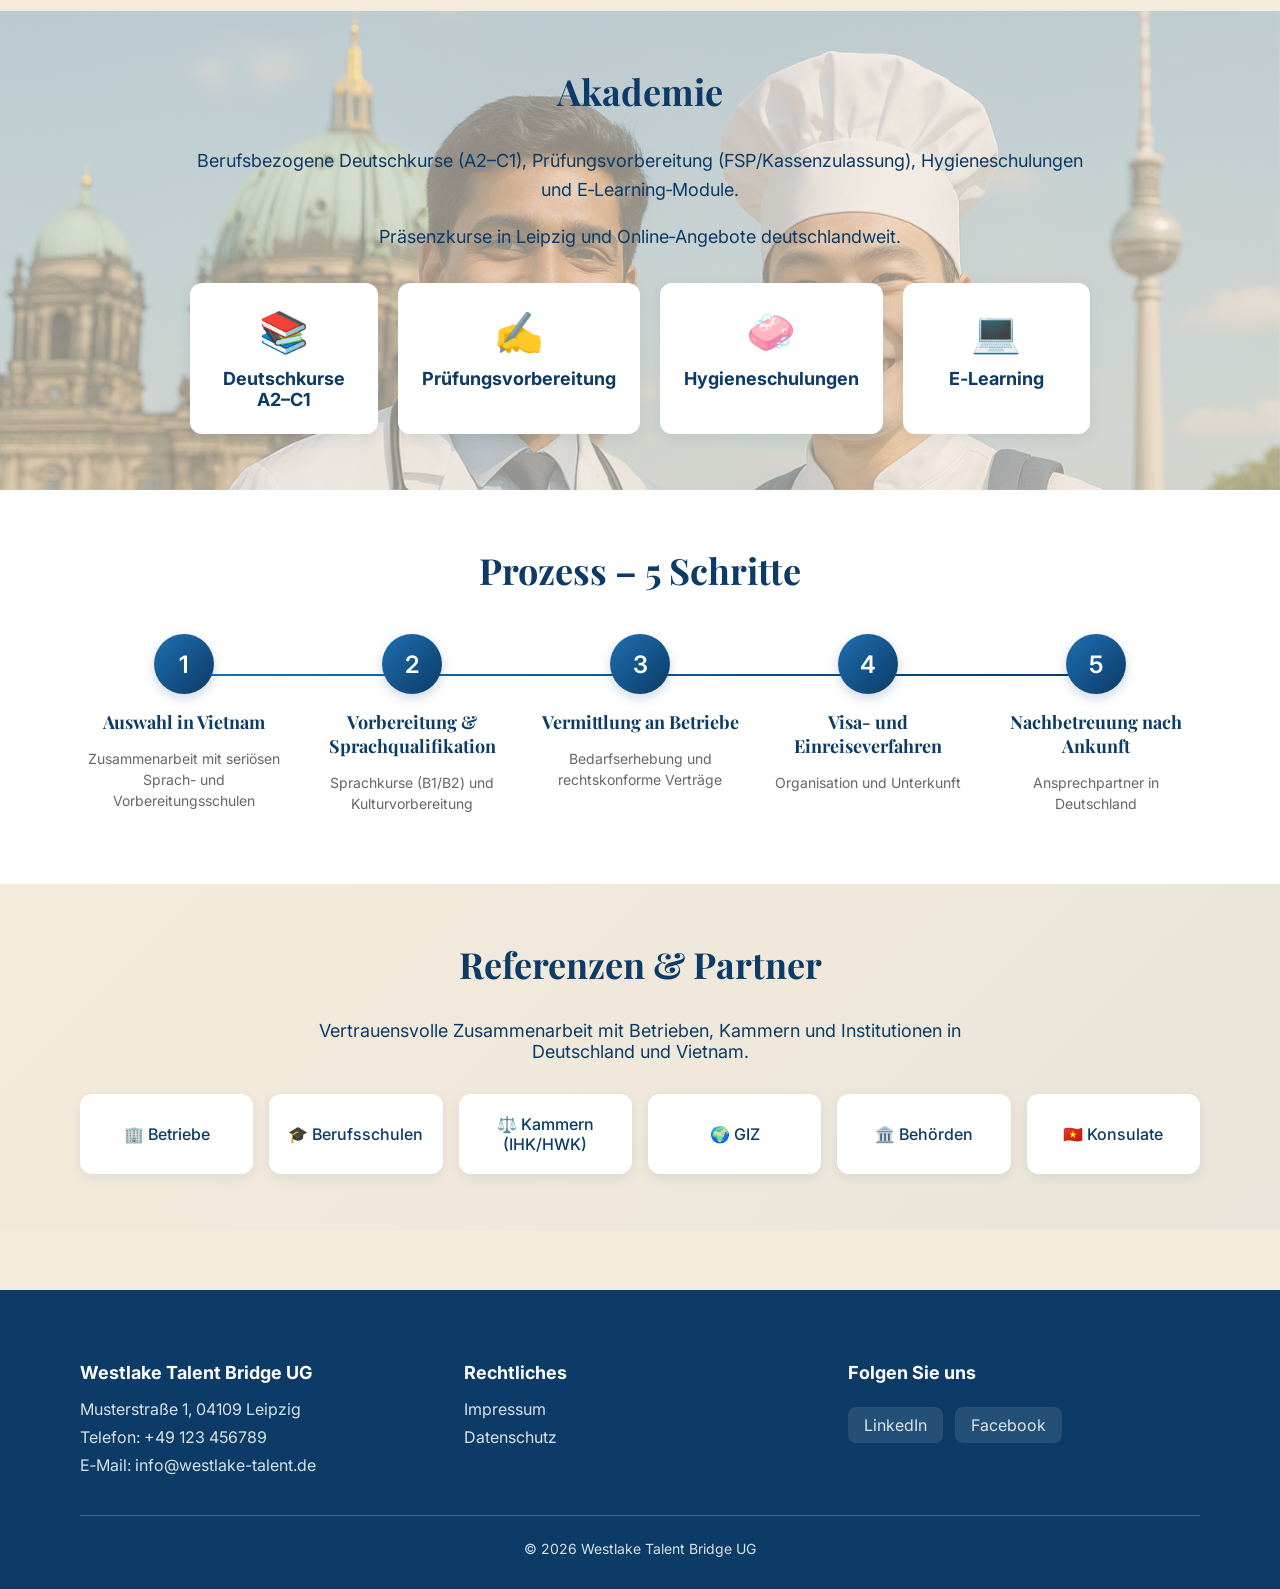
==== commit 438f2402: "fix kontakt" ====
--- a/index.html
+++ b/index.html
@@ -45,10 +45,10 @@
 			</a>
 			<nav id="nav" class="nav" aria-label="Hauptnavigation">
 				<ul class="nav__list">
-					<li><a href="/ueber-uns.html">Über uns</a></li>
+					<li><a href="ueber-uns.html">Über uns</a></li>
 					<li><a href="#services">Services</a></li>
-					<li><a href="/hotline.html">24/7 Hotline</a></li>
-					<li><a href="/kontakt.html" class="contact-btn">Kontakt</a></li>
+					<li><a href="hotline.html">24/7 Hotline</a></li>
+					<li><a href="kontakt.html" class="contact-btn">Kontakt</a></li>
 				</ul>
 			</nav>
 			<button id="burger" class="burger" aria-label="Menü öffnen" aria-controls="nav" aria-expanded="false">
@@ -65,7 +65,7 @@
 				<p>Personalvermittlung · Anerkennung · Akademie</p>
 				<p>Wir begleiten Ärztinnen und Ärzte sowie Fachkräfte der Gastronomie von der ersten Beratung bis zur erfolgreichen Integration in Deutschland.</p>
 				<div class="cta">
-					<a class="btn" href="/kontakt.html">Jetzt Beratung anfragen</a>
+					<a class="btn" href="kontakt.html">Jetzt Beratung anfragen</a>
 				</div>
 				<div class="hero-stats">
 					<div class="stat-item">
--- a/css/styles.css
+++ b/css/styles.css
@@ -1,199 +1,1286 @@
-@import url('https://fonts.googleapis.com/css2?family=Inter:wght@300;400;600&family=Playfair+Display:wght@400;600&display=swap');
-
-:root{--blue-dark:#0B3B66;--blue-mid:#1F6FB2;--blue-hover:#093456;--beige:#F5EBDC;--gray-light:#F5F5F7;--white:#FFFFFF}
-*{box-sizing:border-box}
-html{scroll-behavior:smooth}
-body{font-family:'Inter',sans-serif;color:var(--blue-dark);background:var(--beige);margin:0}
-h1,h2,h3{font-family:'Playfair Display',serif;color:var(--blue-dark);margin:0 0 12px}
-h1:hover,h2:hover,h3:hover,h4:hover,h5:hover,h6:hover,p:hover,span:hover,li:hover{cursor:default}
-img{max-width:100%;height:auto;display:block}
-.container{max-width:1160px;margin:0 auto;padding:0 20px}
+@charset "UTF-8";
+@import url("https://fonts.googleapis.com/css2?family=Inter:wght@300;400;600&family=Playfair+Display:wght@400;600&display=swap");
+:root {
+  --blue-dark: #0B3B66; /* Text */
+  --blue-mid: #1F6FB2; /* Buttons / Akzente */
+  --blue-hover: #093456; /* Hover dunkler Blau */
+  --beige: #F5EBDC; /* Seitenhintergrund */
+  --gray-light: #F5F5F7; /* neutrale Flächen */
+  --white: #FFFFFF;
+}
+
+* {
+  -webkit-box-sizing: border-box;
+          box-sizing: border-box;
+}
+
+html {
+  scroll-behavior: smooth;
+}
+
+body {
+  font-family: "Inter", sans-serif;
+  color: var(--blue-dark);
+  background: var(--beige);
+  margin: 0;
+}
+
+h1, h2, h3 {
+  font-family: "Playfair Display", serif;
+  color: var(--blue-dark);
+  margin: 0 0 12px;
+}
+
+/* Pointer cursor on text hover */
+p:hover,
+span:hover,
+li:hover,
+h1:hover,
+h2:hover,
+h3:hover,
+h4:hover,
+h5:hover,
+h6:hover {
+  cursor: default;
+}
+
+img {
+  max-width: 100%;
+  height: auto;
+  display: block;
+}
+
+.container {
+  max-width: 1160px;
+  margin: 0 auto;
+  padding: 0 20px;
+}
 
 /* Header */
-.site-header{position:sticky;top:0;z-index:100;background:var(--white);border-bottom:1px solid #eee}
-.site-header .container{display:flex;align-items:center;justify-content:space-between;padding:14px 20px}
-.logo img{height:100px;width:auto;max-width:220px}
-.nav__list{list-style:none;margin:0;padding:0;display:flex;gap:20px}
-.nav__list a{color:var(--blue-dark);text-decoration:none;padding:12px 16px;border-radius:8px;transition:background-color .3s,color .3s;position:relative}
-.nav__list a::after{content:"";position:absolute;left:10px;right:10px;bottom:4px;height:2px;background:var(--blue-mid);transform:scaleX(0);transform-origin:left;transition:transform .25s ease,background-color .25s ease}
-.nav__list a:hover,.nav__list a.active{background:rgba(31,111,178,0.15);color:var(--blue-hover)}
-.nav__list a:hover::after,.nav__list a.active::after{transform:scaleX(1);background:var(--blue-hover)}
-.nav__list a.contact-btn{background:var(--blue-mid);color:#fff;padding:12px 28px;font-size:16px;border-radius:10px}
-.nav__list a.contact-btn:hover{background:var(--blue-hover);color:#fff}
-.nav__list a.contact-btn::after{display:none}
-.burger{display:none;background:none;border:0;width:36px;height:28px;position:relative}
-.burger span{position:absolute;left:0;right:0;height:3px;background:var(--blue-dark);border-radius:2px;transition:.2s}
-.burger span:nth-child(1){top:3px}
-.burger span:nth-child(2){top:12px}
-.burger span:nth-child(3){top:21px}
-.burger.active span{background:var(--white)}
-.burger.active span:nth-child(1){transform:translateY(9px) rotate(45deg)}
-.burger.active span:nth-child(2){opacity:0}
-.burger.active span:nth-child(3){transform:translateY(-9px) rotate(-45deg)}
-@media (max-width:992px){
-  .nav{position:fixed;inset:0;background:var(--blue-dark);transform:translateX(100%);transition:transform .25s ease;padding:80px 40px;z-index:999;overflow-y:auto}
-  .nav.open{transform:translateX(0)}
-  .nav__list{flex-direction:column;gap:32px;align-items:flex-start}
-  .nav__list a{color:var(--white);font-size:24px;padding:16px 0}
-  .nav__list a::after{display:none}
-  .nav__list a:hover,.nav__list a.active{background:transparent;color:var(--beige)}
-  .nav__list a.contact-btn{background:var(--blue-mid);color:var(--white);padding:14px 28px;font-size:24px;border-radius:12px}
-  .nav__list a.contact-btn:hover{background:var(--blue-hover)}
-  .burger{display:inline-block;z-index:1000}
-  body._overflow,html._overflow{overflow:hidden}
-}
-
+.site-header {
+  position: sticky;
+  top: 0;
+  z-index: 100;
+  background: var(--white);
+  border-bottom: 1px solid #eee;
+}
+
+.site-header .container {
+  display: -webkit-box;
+  display: -ms-flexbox;
+  display: flex;
+  -webkit-box-align: center;
+      -ms-flex-align: center;
+          align-items: center;
+  -webkit-box-pack: justify;
+      -ms-flex-pack: justify;
+          justify-content: space-between;
+  padding: 14px 20px;
+}
+
+.logo img {
+  height: 100px;
+  width: auto;
+  max-width: 220px;
+}
+
+.nav__list {
+  list-style: none;
+  margin: 0;
+  padding: 0;
+  display: -webkit-box;
+  display: -ms-flexbox;
+  display: flex;
+  gap: 20px;
+}
+
+.nav__list a {
+  color: var(--blue-dark);
+  text-decoration: none;
+  padding: 12px 16px;
+  border-radius: 8px;
+  -webkit-transition: background-color 0.3s, color 0.3s;
+  transition: background-color 0.3s, color 0.3s;
+  position: relative;
+}
+
+.nav__list a::after {
+  content: "";
+  position: absolute;
+  left: 10px;
+  right: 10px;
+  bottom: 4px;
+  height: 2px;
+  background: var(--blue-mid);
+  -webkit-transform: scaleX(0);
+          transform: scaleX(0);
+  -webkit-transform-origin: left;
+          transform-origin: left;
+  -webkit-transition: background-color 0.25s ease, -webkit-transform 0.25s ease;
+  transition: background-color 0.25s ease, -webkit-transform 0.25s ease;
+  transition: transform 0.25s ease, background-color 0.25s ease;
+  transition: transform 0.25s ease, background-color 0.25s ease, -webkit-transform 0.25s ease;
+}
+
+.nav__list a:hover, .nav__list a.active {
+  background: rgba(31, 111, 178, 0.15);
+  color: var(--blue-hover);
+}
+
+.nav__list a:hover::after, .nav__list a.active::after {
+  -webkit-transform: scaleX(1);
+          transform: scaleX(1);
+  background: var(--blue-hover);
+}
+
+/* Contact button in navbar */
+.nav__list a.contact-btn {
+  background: var(--blue-mid);
+  color: #fff;
+  padding: 12px 28px;
+  font-size: 16px;
+  border-radius: 10px;
+}
+
+.nav__list a.contact-btn:hover {
+  background: var(--blue-hover);
+  color: #fff;
+}
+
+.nav__list a.contact-btn::after {
+  display: none;
+}
+
+.burger {
+  display: none;
+  background: none;
+  border: 0;
+  width: 36px;
+  height: 28px;
+  position: relative;
+}
+
+.burger span {
+  position: absolute;
+  left: 0;
+  right: 0;
+  height: 3px;
+  background: var(--blue-dark);
+  border-radius: 2px;
+  -webkit-transition: 0.2s;
+  transition: 0.2s;
+}
+
+.burger span:nth-child(1) {
+  top: 3px;
+}
+
+.burger span:nth-child(2) {
+  top: 12px;
+}
+
+.burger span:nth-child(3) {
+  top: 21px;
+}
+
+.burger.active span {
+  background: var(--white);
+}
+
+.burger.active span:nth-child(1) {
+  -webkit-transform: translateY(9px) rotate(45deg);
+          transform: translateY(9px) rotate(45deg);
+}
+
+.burger.active span:nth-child(2) {
+  opacity: 0;
+}
+
+.burger.active span:nth-child(3) {
+  -webkit-transform: translateY(-9px) rotate(-45deg);
+          transform: translateY(-9px) rotate(-45deg);
+}
+
+@media (max-width: 992px) {
+  .nav {
+    position: fixed;
+    inset: 0;
+    background: var(--blue-dark);
+    -webkit-transform: translateX(100%);
+            transform: translateX(100%);
+    -webkit-transition: -webkit-transform 0.25s ease;
+    transition: -webkit-transform 0.25s ease;
+    transition: transform 0.25s ease;
+    transition: transform 0.25s ease, -webkit-transform 0.25s ease;
+    padding: 80px 40px;
+    z-index: 999;
+    overflow-y: auto;
+  }
+  .nav.open {
+    -webkit-transform: translateX(0);
+            transform: translateX(0);
+  }
+  .nav__list {
+    -webkit-box-orient: vertical;
+    -webkit-box-direction: normal;
+        -ms-flex-direction: column;
+            flex-direction: column;
+    gap: 32px;
+    -webkit-box-align: start;
+        -ms-flex-align: start;
+            align-items: flex-start;
+  }
+  .nav__list a {
+    color: var(--white);
+    font-size: 24px;
+    padding: 16px 0;
+  }
+  .nav__list a::after {
+    display: none;
+  }
+  .nav__list a:hover, .nav__list a.active {
+    background: transparent;
+    color: var(--beige);
+  }
+  .nav__list a.contact-btn {
+    background: var(--blue-mid);
+    color: var(--white);
+    padding: 14px 28px;
+    font-size: 24px;
+    border-radius: 12px;
+  }
+  .nav__list a.contact-btn:hover {
+    background: var(--blue-hover);
+  }
+  .burger {
+    display: inline-block;
+    z-index: 1000;
+  }
+  body._overflow, html._overflow {
+    overflow: hidden;
+  }
+}
 /* Hero */
-.hero{position:relative;background:transparent;color:var(--white);padding:0;overflow:hidden}
-.hero::after{content:"";position:absolute;inset:0;background:linear-gradient(135deg, rgba(11,59,102,.90) 0%, rgba(11,59,102,.75) 60%, rgba(245,235,220,.55) 100%);z-index:1}
-.hero__video,.hero-video{position:absolute;inset:0;width:100%;height:100%;object-fit:cover;z-index:0}
-.hero .container{position:relative;z-index:2;display:flex;flex-direction:column;align-items:center;justify-content:center;text-align:center;min-height:100vh;gap:12px}
-.hero h1{color:var(--white);font-size:40px}
-.hero p{color:var(--white);opacity:.95}
-.cta .btn{display:inline-block;margin-top:12px;background:var(--blue-mid);color:#FFFFFF;padding:16px 26px;font-size:18px;border-radius:12px;text-decoration:none;transition:background-color .3s,transform .2s}
-.cta .btn:hover{background:var(--blue-hover);transform:translateY(-2px)}
-.hero-stats{display:grid;grid-template-columns:repeat(3,1fr);gap:40px;margin-top:60px;max-width:800px;width:100%}
-.stat-item{text-align:center}
-.stat-number{font-size:48px;font-weight:700;color:var(--white);font-family:'Playfair Display',serif;margin-bottom:8px}
-.stat-number::after{content:'+'}
-.stat-item:nth-child(3) .stat-number::after{content:'%'}
-.stat-label{font-size:16px;color:rgba(255,255,255,0.9);font-weight:400}
-@media (max-width:768px){.hero-stats{grid-template-columns:1fr;gap:24px}}
-
+.hero {
+  position: relative;
+  background: transparent;
+  color: var(--white);
+  padding: 0;
+  overflow: hidden;
+}
+
+.hero::after {
+  content: "";
+  position: absolute;
+  inset: 0;
+  background: linear-gradient(135deg, rgba(11, 59, 102, 0.9) 0%, rgba(11, 59, 102, 0.75) 60%, rgba(245, 235, 220, 0.55) 100%);
+  z-index: 1;
+}
+
+.hero__video, .hero-video {
+  position: absolute;
+  inset: 0;
+  width: 100%;
+  height: 100%;
+  -o-object-fit: cover;
+     object-fit: cover;
+  z-index: 0;
+}
+
+.hero .container {
+  position: relative;
+  z-index: 2;
+  display: -webkit-box;
+  display: -ms-flexbox;
+  display: flex;
+  -webkit-box-orient: vertical;
+  -webkit-box-direction: normal;
+      -ms-flex-direction: column;
+          flex-direction: column;
+  -webkit-box-align: center;
+      -ms-flex-align: center;
+          align-items: center;
+  -webkit-box-pack: center;
+      -ms-flex-pack: center;
+          justify-content: center;
+  text-align: center;
+  min-height: 100vh;
+  gap: 12px;
+}
+
+.hero h1 {
+  color: var(--white);
+  font-size: 40px;
+}
+
+.hero p {
+  color: var(--white);
+  opacity: 0.95;
+}
+
+.cta .btn {
+  display: inline-block;
+  margin-top: 12px;
+  background: var(--blue-mid);
+  color: #FFFFFF;
+  padding: 16px 26px;
+  font-size: 18px;
+  border-radius: 12px;
+  text-decoration: none;
+  -webkit-transition: background-color 0.3s, -webkit-transform 0.2s;
+  transition: background-color 0.3s, -webkit-transform 0.2s;
+  transition: background-color 0.3s, transform 0.2s;
+  transition: background-color 0.3s, transform 0.2s, -webkit-transform 0.2s;
+}
+
+.cta .btn:hover {
+  background: var(--blue-hover);
+  -webkit-transform: translateY(-2px);
+          transform: translateY(-2px);
+}
+
+/* Hero Stats */
+.hero-stats {
+  display: grid;
+  grid-template-columns: repeat(3, 1fr);
+  gap: 40px;
+  margin-top: 60px;
+  max-width: 800px;
+  width: 100%;
+}
+
+.stat-item {
+  text-align: center;
+}
+
+.stat-number {
+  font-size: 48px;
+  font-weight: 700;
+  color: var(--white);
+  font-family: "Playfair Display", serif;
+  margin-bottom: 8px;
+}
+
+.stat-number::after {
+  content: "+";
+}
+
+.stat-item:nth-child(3) .stat-number::after {
+  content: "%";
+}
+
+.stat-label {
+  font-size: 16px;
+  color: rgba(255, 255, 255, 0.9);
+  font-weight: 400;
+}
+
+@media (max-width: 768px) {
+  .hero-stats {
+    grid-template-columns: 1fr;
+    gap: 24px;
+  }
+}
 /* Sections */
-.section{padding:56px 0}
-.section h2{text-align:center;font-size:36px;margin-bottom:32px}
-.grid{display:grid;gap:24px}
-.grid-4{grid-template-columns:repeat(2,1fr)}
-@media (max-width:768px){.grid-4{grid-template-columns:1fr}}
-.card{position:relative;background:var(--white);border:1px solid #eee;border-radius:14px;padding:28px;box-shadow:0 8px 24px rgba(11,59,102,.10);transition:transform .3s,box-shadow .3s;overflow:hidden}
-.card::before{content:"";position:absolute;top:0;left:0;right:0;height:4px;background:linear-gradient(90deg,var(--blue-mid) 0%,var(--blue-dark) 100%);transform:scaleX(0);transform-origin:left;transition:transform .4s ease}
-.card h3{display:flex;align-items:center;gap:12px}
-.card__icon{font-size:40px;display:inline-block}
-.card.hover-rise:hover{transform:translateY(-6px);box-shadow:0 16px 32px rgba(11,59,102,.18)}
-.card.hover-rise:hover::before{transform:scaleX(1)}
+.section {
+  padding: 56px 0;
+}
+
+.section h2 {
+  text-align: center;
+  font-size: 36px;
+  margin-bottom: 32px;
+}
+
+.grid {
+  display: grid;
+  gap: 24px;
+}
+
+.grid-4 {
+  grid-template-columns: repeat(2, 1fr);
+}
+
+@media (max-width: 768px) {
+  .grid-4 {
+    grid-template-columns: 1fr;
+  }
+}
+.card {
+  position: relative;
+  background: var(--white);
+  border: 1px solid #eee;
+  border-radius: 14px;
+  padding: 28px;
+  -webkit-box-shadow: 0 8px 24px rgba(11, 59, 102, 0.1);
+          box-shadow: 0 8px 24px rgba(11, 59, 102, 0.1);
+  -webkit-transition: -webkit-transform 0.3s, -webkit-box-shadow 0.3s;
+  transition: -webkit-transform 0.3s, -webkit-box-shadow 0.3s;
+  transition: transform 0.3s, box-shadow 0.3s;
+  transition: transform 0.3s, box-shadow 0.3s, -webkit-transform 0.3s, -webkit-box-shadow 0.3s;
+  overflow: hidden;
+}
+
+.card::before {
+  content: "";
+  position: absolute;
+  top: 0;
+  left: 0;
+  right: 0;
+  height: 4px;
+  background: -webkit-gradient(linear, left top, right top, from(var(--blue-mid)), to(var(--blue-dark)));
+  background: linear-gradient(90deg, var(--blue-mid) 0%, var(--blue-dark) 100%);
+  -webkit-transform: scaleX(0);
+          transform: scaleX(0);
+  -webkit-transform-origin: left;
+          transform-origin: left;
+  -webkit-transition: -webkit-transform 0.4s ease;
+  transition: -webkit-transform 0.4s ease;
+  transition: transform 0.4s ease;
+  transition: transform 0.4s ease, -webkit-transform 0.4s ease;
+}
+
+.card h3 {
+  display: -webkit-box;
+  display: -ms-flexbox;
+  display: flex;
+  -webkit-box-align: center;
+      -ms-flex-align: center;
+          align-items: center;
+  gap: 12px;
+}
+
+.card__icon {
+  font-size: 40px;
+  display: inline-block;
+}
+
+.card.hover-rise:hover {
+  -webkit-transform: translateY(-6px);
+          transform: translateY(-6px);
+  -webkit-box-shadow: 0 16px 32px rgba(11, 59, 102, 0.18);
+          box-shadow: 0 16px 32px rgba(11, 59, 102, 0.18);
+}
+
+.card.hover-rise:hover::before {
+  -webkit-transform: scaleX(1);
+          transform: scaleX(1);
+}
 
 /* Akademie */
-.section-akademie{position:relative;background:linear-gradient(135deg,rgba(31,111,178,0.05) 0%,rgba(245,235,220,0.3) 100%);overflow:hidden}
-.section-akademie::before{content:"";position:absolute;inset:0;background-image:url('../img/people.png');background-size:cover;background-position:center 20%;opacity:0.4;z-index:0}
-.section-akademie .container{position:relative;z-index:1}
-.akademie-content{max-width:900px;margin:0 auto;text-align:center}
-.akademie-content p{font-size:18px;line-height:1.6;margin-bottom:16px}
-.akademie-features{display:grid;grid-template-columns:repeat(4,1fr);gap:20px;margin-top:32px}
-.akademie-feature{background:var(--white);padding:24px;border-radius:12px;box-shadow:0 4px 16px rgba(11,59,102,.08);transition:transform .3s,box-shadow .3s}
-.akademie-feature:hover{transform:translateY(-4px);box-shadow:0 8px 24px rgba(11,59,102,.15)}
-.feature-icon{font-size:40px;display:block;margin-bottom:12px}
-.akademie-feature h4{font-size:18px;color:var(--blue-dark);margin:0}
-@media (max-width:992px){.akademie-features{grid-template-columns:repeat(2,1fr)}}
-@media (max-width:576px){.akademie-features{grid-template-columns:1fr}}
-
+.section-akademie {
+  position: relative;
+  background: linear-gradient(135deg, rgba(31, 111, 178, 0.05) 0%, rgba(245, 235, 220, 0.3) 100%);
+  overflow: hidden;
+  --parallax-y: 0px;
+}
+
+.section-akademie::before {
+  content: "";
+  position: absolute;
+  inset: 0;
+  background-image: url("../img/people.png");
+  background-size: cover;
+  background-position: center calc(30% + var(--parallax-y));
+  opacity: 0.4;
+  z-index: 0;
+  display: none;
+  will-change: transform;
+}
+
+@media (min-width: 768px) {
+  .section-akademie::before {
+    display: block;
+  }
+}
+.section-akademie .container {
+  position: relative;
+  z-index: 1;
+}
+
+.akademie-content {
+  position: relative;
+}
+
+.akademie-content::before {
+  content: "";
+  position: absolute;
+  inset: -20px;
+  background-image: url("../img/people.png");
+  background-size: cover;
+  background-position: center;
+  opacity: 0.3;
+  z-index: -1;
+  border-radius: 16px;
+  display: block;
+}
+
+@media (min-width: 768px) {
+  .akademie-content::before {
+    display: none;
+  }
+}
+.akademie-content {
+  max-width: 900px;
+  margin: 0 auto;
+  text-align: center;
+}
+
+.akademie-content p {
+  font-size: 18px;
+  line-height: 1.6;
+  margin-bottom: 16px;
+}
+
+.akademie-features {
+  display: grid;
+  grid-template-columns: repeat(4, 1fr);
+  gap: 20px;
+  margin-top: 32px;
+}
+
+.akademie-feature {
+  background: var(--white);
+  padding: 24px;
+  border-radius: 12px;
+  -webkit-box-shadow: 0 4px 16px rgba(11, 59, 102, 0.08);
+          box-shadow: 0 4px 16px rgba(11, 59, 102, 0.08);
+  -webkit-transition: -webkit-transform 0.3s, -webkit-box-shadow 0.3s;
+  transition: -webkit-transform 0.3s, -webkit-box-shadow 0.3s;
+  transition: transform 0.3s, box-shadow 0.3s;
+  transition: transform 0.3s, box-shadow 0.3s, -webkit-transform 0.3s, -webkit-box-shadow 0.3s;
+}
+
+.akademie-feature:hover {
+  -webkit-transform: translateY(-4px);
+          transform: translateY(-4px);
+  -webkit-box-shadow: 0 8px 24px rgba(11, 59, 102, 0.15);
+          box-shadow: 0 8px 24px rgba(11, 59, 102, 0.15);
+}
+
+.feature-icon {
+  font-size: 40px;
+  display: block;
+  margin-bottom: 12px;
+}
+
+.akademie-feature h4 {
+  font-size: 18px;
+  color: var(--blue-dark);
+  margin: 0;
+}
+
+@media (max-width: 992px) {
+  .akademie-features {
+    grid-template-columns: repeat(2, 1fr);
+  }
+}
+@media (max-width: 576px) {
+  .akademie-features {
+    grid-template-columns: 1fr;
+  }
+}
 /* Process Timeline */
-.section-process{background:var(--white)}
-.process-timeline{display:grid;grid-template-columns:repeat(5,1fr);gap:20px;margin-top:40px;position:relative}
-.process-timeline::before{content:"";position:absolute;top:40px;left:10%;right:10%;height:2px;background:linear-gradient(90deg,var(--blue-mid) 0%,var(--blue-dark) 100%);z-index:0}
-.process-step{position:relative;text-align:center;z-index:1}
-.step-number{width:60px;height:60px;margin:0 auto 16px;background:linear-gradient(135deg,var(--blue-mid),var(--blue-dark));color:white;border-radius:50%;display:flex;align-items:center;justify-content:center;font-size:24px;font-weight:600;box-shadow:0 4px 12px rgba(11,59,102,.2)}
-.process-step h3{font-size:18px;margin-bottom:8px;color:var(--blue-dark)}
-.process-step p{font-size:14px;color:#666;line-height:1.5}
-@media (max-width:992px){.process-timeline{grid-template-columns:repeat(2,1fr);gap:30px}.process-timeline::before{display:none}}
-@media (max-width:576px){.process-timeline{grid-template-columns:1fr}}
-
+.section-process {
+  background: var(--white);
+}
+
+.process-timeline {
+  display: grid;
+  grid-template-columns: repeat(5, 1fr);
+  gap: 20px;
+  margin-top: 40px;
+  position: relative;
+}
+
+.process-timeline::before {
+  content: "";
+  position: absolute;
+  top: 40px;
+  left: 10%;
+  right: 10%;
+  height: 2px;
+  background: -webkit-gradient(linear, left top, right top, from(var(--blue-mid)), to(var(--blue-dark)));
+  background: linear-gradient(90deg, var(--blue-mid) 0%, var(--blue-dark) 100%);
+  z-index: 0;
+}
+
+.process-step {
+  position: relative;
+  text-align: center;
+  z-index: 1;
+}
+
+.step-number {
+  width: 60px;
+  height: 60px;
+  margin: 0 auto 16px;
+  background: linear-gradient(135deg, var(--blue-mid), var(--blue-dark));
+  color: white;
+  border-radius: 50%;
+  display: -webkit-box;
+  display: -ms-flexbox;
+  display: flex;
+  -webkit-box-align: center;
+      -ms-flex-align: center;
+          align-items: center;
+  -webkit-box-pack: center;
+      -ms-flex-pack: center;
+          justify-content: center;
+  font-size: 24px;
+  font-weight: 600;
+  -webkit-box-shadow: 0 4px 12px rgba(11, 59, 102, 0.2);
+          box-shadow: 0 4px 12px rgba(11, 59, 102, 0.2);
+}
+
+.process-step h3 {
+  font-size: 18px;
+  margin-bottom: 8px;
+  color: var(--blue-dark);
+}
+
+.process-step p {
+  font-size: 14px;
+  color: #666;
+  line-height: 1.5;
+}
+
+@media (max-width: 992px) {
+  .process-timeline {
+    grid-template-columns: repeat(2, 1fr);
+    gap: 30px;
+  }
+  .process-timeline::before {
+    display: none;
+  }
+}
+@media (max-width: 576px) {
+  .process-timeline {
+    grid-template-columns: 1fr;
+  }
+}
 /* References */
-.section-references{background:linear-gradient(135deg,rgba(245,235,220,0.4) 0%,rgba(31,111,178,0.05) 100%)}
-.references-intro{text-align:center;font-size:18px;max-width:700px;margin:0 auto 32px}
-.partners-grid{display:grid;grid-template-columns:repeat(6,1fr);gap:16px}
-.partner-badge{background:var(--white);padding:20px 12px;border-radius:12px;text-align:center;font-size:16px;font-weight:500;color:var(--blue-dark);box-shadow:0 4px 12px rgba(11,59,102,.08);transition:transform .3s,box-shadow .3s;display:flex;align-items:center;justify-content:center;min-height:80px}
-.partner-badge:hover{transform:translateY(-4px);box-shadow:0 8px 20px rgba(11,59,102,.15)}
-@media (max-width:992px){.partners-grid{grid-template-columns:repeat(3,1fr)}}
-@media (max-width:576px){.partners-grid{grid-template-columns:repeat(2,1fr)}}
-
+.section-references {
+  background: linear-gradient(135deg, rgba(245, 235, 220, 0.4) 0%, rgba(31, 111, 178, 0.05) 100%);
+}
+
+.references-intro {
+  text-align: center;
+  font-size: 18px;
+  max-width: 700px;
+  margin: 0 auto 32px;
+}
+
+.partners-grid {
+  display: grid;
+  grid-template-columns: repeat(6, 1fr);
+  gap: 16px;
+}
+
+.partner-badge {
+  background: var(--white);
+  padding: 20px 12px;
+  border-radius: 12px;
+  text-align: center;
+  font-size: 16px;
+  font-weight: 500;
+  color: var(--blue-dark);
+  -webkit-box-shadow: 0 4px 12px rgba(11, 59, 102, 0.08);
+          box-shadow: 0 4px 12px rgba(11, 59, 102, 0.08);
+  -webkit-transition: -webkit-transform 0.3s, -webkit-box-shadow 0.3s;
+  transition: -webkit-transform 0.3s, -webkit-box-shadow 0.3s;
+  transition: transform 0.3s, box-shadow 0.3s;
+  transition: transform 0.3s, box-shadow 0.3s, -webkit-transform 0.3s, -webkit-box-shadow 0.3s;
+  display: -webkit-box;
+  display: -ms-flexbox;
+  display: flex;
+  -webkit-box-align: center;
+      -ms-flex-align: center;
+          align-items: center;
+  -webkit-box-pack: center;
+      -ms-flex-pack: center;
+          justify-content: center;
+  min-height: 80px;
+}
+
+.partner-badge:hover {
+  -webkit-transform: translateY(-4px);
+          transform: translateY(-4px);
+  -webkit-box-shadow: 0 8px 20px rgba(11, 59, 102, 0.15);
+          box-shadow: 0 8px 20px rgba(11, 59, 102, 0.15);
+}
+
+@media (max-width: 992px) {
+  .partners-grid {
+    grid-template-columns: repeat(3, 1fr);
+  }
+}
+@media (max-width: 576px) {
+  .partners-grid {
+    grid-template-columns: repeat(2, 1fr);
+  }
+}
 /* Footer */
-.site-footer{background:var(--blue-dark);color:var(--white);padding:48px 0 24px;margin-top:60px}
-.site-footer h4{color:var(--white);font-size:18px;margin-bottom:16px}
-.site-footer p{color:rgba(255,255,255,0.85);margin:8px 0}
-.site-footer a{color:rgba(255,255,255,0.85);text-decoration:none;transition:color .3s}
-.site-footer a:hover{color:var(--white)}
-.footer-grid{display:grid;grid-template-columns:repeat(3,1fr);gap:32px;margin-bottom:32px}
-.footer-grid ul{list-style:none;padding:0;margin:0}
-.footer-grid ul li{margin:8px 0}
-.socials{list-style:none;padding:0;margin:0;display:flex;gap:12px}
-.socials a{display:inline-block;padding:8px 16px;background:rgba(255,255,255,0.1);border-radius:8px;transition:background .3s}
-.socials a:hover{background:rgba(255,255,255,0.2)}
-.copy{margin-top:24px;padding-top:24px;border-top:1px solid rgba(255,255,255,0.2);color:rgba(255,255,255,0.7);font-size:14px;text-align:center}
-@media (max-width:768px){.footer-grid{grid-template-columns:1fr;gap:24px}}
-
+.site-footer {
+  background: var(--blue-dark);
+  color: var(--white);
+  padding: 48px 0 24px;
+  margin-top: 60px;
+}
+
+.site-footer h4 {
+  color: var(--white);
+  font-size: 18px;
+  margin-bottom: 16px;
+}
+
+.site-footer p {
+  color: rgba(255, 255, 255, 0.85);
+  margin: 8px 0;
+}
+
+.site-footer a {
+  color: rgba(255, 255, 255, 0.85);
+  text-decoration: none;
+  -webkit-transition: color 0.3s;
+  transition: color 0.3s;
+}
+
+.site-footer a:hover {
+  color: var(--white);
+}
+
+.footer-grid {
+  display: grid;
+  grid-template-columns: repeat(3, 1fr);
+  gap: 32px;
+  margin-bottom: 32px;
+}
+
+.footer-grid ul {
+  list-style: none;
+  padding: 0;
+  margin: 0;
+}
+
+.footer-grid ul li {
+  margin: 8px 0;
+}
+
+.socials {
+  list-style: none;
+  padding: 0;
+  margin: 0;
+  display: -webkit-box;
+  display: -ms-flexbox;
+  display: flex;
+  gap: 12px;
+}
+
+.socials a {
+  display: inline-block;
+  padding: 8px 16px;
+  background: rgba(255, 255, 255, 0.1);
+  border-radius: 8px;
+  -webkit-transition: background 0.3s;
+  transition: background 0.3s;
+}
+
+.socials a:hover {
+  background: rgba(255, 255, 255, 0.2);
+}
+
+.copy {
+  margin-top: 24px;
+  padding-top: 24px;
+  border-top: 1px solid rgba(255, 255, 255, 0.2);
+  color: rgba(255, 255, 255, 0.7);
+  font-size: 14px;
+  text-align: center;
+}
+
+@media (max-width: 768px) {
+  .footer-grid {
+    grid-template-columns: 1fr;
+    gap: 24px;
+  }
+}
 /* Content Pages Styles */
-.section-hero-page{background:linear-gradient(135deg,var(--blue-dark) 0%,var(--blue-mid) 100%);color:var(--white);padding:80px 0 60px;text-align:center}
-.section-hero-page h1{color:var(--white);font-size:42px;margin-bottom:16px}
-.subtitle{font-size:20px;color:rgba(255,255,255,0.95);margin-bottom:12px;font-weight:500}
-.meta-date{font-size:14px;color:rgba(255,255,255,0.7)}
-.section-content{padding:60px 0}
-.content-wrapper{max-width:900px;margin:0 auto}
-.content-block{background:var(--white);padding:40px;margin-bottom:32px;border-radius:16px;box-shadow:0 4px 20px rgba(11,59,102,.08)}
-.content-block h2{color:var(--blue-dark);font-size:28px;margin-bottom:20px}
-.content-block p{font-size:17px;line-height:1.7;color:#333;margin-bottom:16px}
-.content-block:last-child{margin-bottom:0}
-.highlight-block{background:linear-gradient(135deg,rgba(31,111,178,0.05) 0%,rgba(245,235,220,0.3) 100%);border-left:4px solid var(--blue-mid)}
-.principles-list{list-style:none;padding:0;margin:20px 0 0;display:grid;grid-template-columns:repeat(2,1fr);gap:16px}
-.principles-list li{background:var(--white);padding:16px 20px;border-radius:10px;box-shadow:0 2px 8px rgba(11,59,102,.06);color:var(--blue-dark)}
-@media (max-width:576px){.principles-list{grid-template-columns:1fr}}
-.process-list{margin-top:24px}
-.process-item{display:flex;gap:20px;margin-bottom:24px;align-items:flex-start}
-.process-num{flex-shrink:0;width:50px;height:50px;background:linear-gradient(135deg,var(--blue-mid),var(--blue-dark));color:white;border-radius:50%;display:flex;align-items:center;justify-content:center;font-size:22px;font-weight:600;box-shadow:0 4px 12px rgba(11,59,102,.15)}
-.process-content h3{font-size:20px;color:var(--blue-dark);margin-bottom:8px}
-.process-content p{font-size:16px;line-height:1.6;color:#555;margin:0}
+.section-hero-page {
+  background: linear-gradient(135deg, var(--blue-dark) 0%, var(--blue-mid) 100%);
+  color: var(--white);
+  padding: 80px 0 60px;
+  text-align: center;
+}
+
+.section-hero-page h1 {
+  color: var(--white);
+  font-size: 42px;
+  margin-bottom: 16px;
+}
+
+.subtitle {
+  font-size: 20px;
+  color: rgba(255, 255, 255, 0.95);
+  margin-bottom: 12px;
+  font-weight: 500;
+}
+
+.meta-date {
+  font-size: 14px;
+  color: rgba(255, 255, 255, 0.7);
+}
+
+.section-content {
+  padding: 60px 0;
+}
+
+.content-wrapper {
+  max-width: 900px;
+  margin: 0 auto;
+}
+
+.content-block {
+  background: var(--white);
+  padding: 40px;
+  margin-bottom: 32px;
+  border-radius: 16px;
+  -webkit-box-shadow: 0 4px 20px rgba(11, 59, 102, 0.08);
+          box-shadow: 0 4px 20px rgba(11, 59, 102, 0.08);
+}
+
+.content-block h2 {
+  color: var(--blue-dark);
+  font-size: 28px;
+  margin-bottom: 20px;
+}
+
+.content-block p {
+  font-size: 17px;
+  line-height: 1.7;
+  color: #333;
+  margin-bottom: 16px;
+}
+
+.content-block:last-child {
+  margin-bottom: 0;
+}
+
+.highlight-block {
+  background: linear-gradient(135deg, rgba(31, 111, 178, 0.05) 0%, rgba(245, 235, 220, 0.3) 100%);
+  border-left: 4px solid var(--blue-mid);
+}
+
+.principles-list {
+  list-style: none;
+  padding: 0;
+  margin: 20px 0 0;
+  display: grid;
+  grid-template-columns: repeat(2, 1fr);
+  gap: 16px;
+}
+
+.principles-list li {
+  background: var(--white);
+  padding: 16px 20px;
+  border-radius: 10px;
+  -webkit-box-shadow: 0 2px 8px rgba(11, 59, 102, 0.06);
+          box-shadow: 0 2px 8px rgba(11, 59, 102, 0.06);
+  color: var(--blue-dark);
+}
+
+@media (max-width: 576px) {
+  .principles-list {
+    grid-template-columns: 1fr;
+  }
+}
+.process-list {
+  margin-top: 24px;
+}
+
+.process-item {
+  display: -webkit-box;
+  display: -ms-flexbox;
+  display: flex;
+  gap: 20px;
+  margin-bottom: 24px;
+  -webkit-box-align: start;
+      -ms-flex-align: start;
+          align-items: flex-start;
+}
+
+.process-num {
+  -ms-flex-negative: 0;
+      flex-shrink: 0;
+  width: 50px;
+  height: 50px;
+  background: linear-gradient(135deg, var(--blue-mid), var(--blue-dark));
+  color: white;
+  border-radius: 50%;
+  display: -webkit-box;
+  display: -ms-flexbox;
+  display: flex;
+  -webkit-box-align: center;
+      -ms-flex-align: center;
+          align-items: center;
+  -webkit-box-pack: center;
+      -ms-flex-pack: center;
+          justify-content: center;
+  font-size: 22px;
+  font-weight: 600;
+  -webkit-box-shadow: 0 4px 12px rgba(11, 59, 102, 0.15);
+          box-shadow: 0 4px 12px rgba(11, 59, 102, 0.15);
+}
+
+.process-content h3 {
+  font-size: 20px;
+  color: var(--blue-dark);
+  margin-bottom: 8px;
+}
+
+.process-content p {
+  font-size: 16px;
+  line-height: 1.6;
+  color: #555;
+  margin: 0;
+}
 
 /* Hotline Page */
-.services-grid{display:grid;grid-template-columns:repeat(2,1fr);gap:20px;margin-top:24px}
-.service-card{background:rgba(31,111,178,0.05);padding:24px;border-radius:12px;text-align:center;transition:transform .3s,box-shadow .3s}
-.service-card:hover{transform:translateY(-4px);box-shadow:0 8px 20px rgba(11,59,102,.12)}
-.service-icon{font-size:40px;display:block;margin-bottom:12px}
-.service-card h3{font-size:18px;color:var(--blue-dark);margin-bottom:8px}
-.service-card p{font-size:15px;color:#555;margin:0}
-@media (max-width:768px){.services-grid{grid-template-columns:1fr}}
-.contact-methods{display:grid;grid-template-columns:repeat(4,1fr);gap:20px;margin-top:24px}
-.contact-method{background:var(--white);padding:24px;border-radius:12px;text-align:center;box-shadow:0 4px 16px rgba(11,59,102,.08);transition:transform .3s,box-shadow .3s}
-.contact-method:hover{transform:translateY(-4px);box-shadow:0 8px 20px rgba(11,59,102,.15)}
-.contact-icon{font-size:36px;display:block;margin-bottom:12px}
-.contact-method h4{font-size:16px;color:var(--blue-dark);margin-bottom:8px}
-.contact-method p{font-size:14px;color:#666;margin:0}
-@media (max-width:992px){.contact-methods{grid-template-columns:repeat(2,1fr)}}
-@media (max-width:576px){.contact-methods{grid-template-columns:1fr}}
-.list{list-style:none;padding:0;margin:16px 0}
-.list li{padding:12px 0;border-bottom:1px solid rgba(11,59,102,0.1);color:#333;line-height:1.6}
-.list li:last-child{border-bottom:none}
+.services-grid {
+  display: grid;
+  grid-template-columns: repeat(2, 1fr);
+  gap: 20px;
+  margin-top: 24px;
+}
+
+.service-card {
+  background: rgba(31, 111, 178, 0.05);
+  padding: 24px;
+  border-radius: 12px;
+  text-align: center;
+  -webkit-transition: -webkit-transform 0.3s, -webkit-box-shadow 0.3s;
+  transition: -webkit-transform 0.3s, -webkit-box-shadow 0.3s;
+  transition: transform 0.3s, box-shadow 0.3s;
+  transition: transform 0.3s, box-shadow 0.3s, -webkit-transform 0.3s, -webkit-box-shadow 0.3s;
+}
+
+.service-card:hover {
+  -webkit-transform: translateY(-4px);
+          transform: translateY(-4px);
+  -webkit-box-shadow: 0 8px 20px rgba(11, 59, 102, 0.12);
+          box-shadow: 0 8px 20px rgba(11, 59, 102, 0.12);
+}
+
+.service-icon {
+  font-size: 40px;
+  display: block;
+  margin-bottom: 12px;
+}
+
+.service-card h3 {
+  font-size: 18px;
+  color: var(--blue-dark);
+  margin-bottom: 8px;
+}
+
+.service-card p {
+  font-size: 15px;
+  color: #555;
+  margin: 0;
+}
+
+@media (max-width: 768px) {
+  .services-grid {
+    grid-template-columns: 1fr;
+  }
+}
+.contact-methods {
+  display: grid;
+  grid-template-columns: repeat(4, 1fr);
+  gap: 20px;
+  margin-top: 24px;
+}
+
+.contact-method {
+  background: var(--white);
+  padding: 24px;
+  border-radius: 12px;
+  text-align: center;
+  -webkit-box-shadow: 0 4px 16px rgba(11, 59, 102, 0.08);
+          box-shadow: 0 4px 16px rgba(11, 59, 102, 0.08);
+  -webkit-transition: -webkit-transform 0.3s, -webkit-box-shadow 0.3s;
+  transition: -webkit-transform 0.3s, -webkit-box-shadow 0.3s;
+  transition: transform 0.3s, box-shadow 0.3s;
+  transition: transform 0.3s, box-shadow 0.3s, -webkit-transform 0.3s, -webkit-box-shadow 0.3s;
+}
+
+.contact-method:hover {
+  -webkit-transform: translateY(-4px);
+          transform: translateY(-4px);
+  -webkit-box-shadow: 0 8px 20px rgba(11, 59, 102, 0.15);
+          box-shadow: 0 8px 20px rgba(11, 59, 102, 0.15);
+}
+
+.contact-icon {
+  font-size: 36px;
+  display: block;
+  margin-bottom: 12px;
+}
+
+.contact-method h4 {
+  font-size: 16px;
+  color: var(--blue-dark);
+  margin-bottom: 8px;
+}
+
+.contact-method p {
+  font-size: 14px;
+  color: #666;
+  margin: 0;
+}
+
+@media (max-width: 992px) {
+  .contact-methods {
+    grid-template-columns: repeat(2, 1fr);
+  }
+}
+@media (max-width: 576px) {
+  .contact-methods {
+    grid-template-columns: 1fr;
+  }
+}
+.list {
+  list-style: none;
+  padding: 0;
+  margin: 16px 0;
+}
+
+.list li {
+  padding: 12px 0;
+  border-bottom: 1px solid rgba(11, 59, 102, 0.1);
+  color: #333;
+  line-height: 1.6;
+}
+
+.list li:last-child {
+  border-bottom: none;
+}
 
 /* Animations */
-.fade-in,.slide-up,section{opacity:0;transform:translateY(30px);transition:all .6s ease-out}
-.visible{opacity:1;transform:translateY(0)}
+.fade-in, .slide-up {
+  opacity: 0;
+  -webkit-transform: translateY(30px);
+          transform: translateY(30px);
+  -webkit-transition: all 0.6s ease-out;
+  transition: all 0.6s ease-out;
+}
+
+.visible {
+  opacity: 1;
+  -webkit-transform: translateY(0);
+          transform: translateY(0);
+}
 
 /* Contact Page */
-.section-contact{padding:60px 0}
-.contact-layout{display:grid;grid-template-columns:1fr 1.2fr;gap:40px;margin-bottom:60px}
-@media (max-width:992px){.contact-layout{grid-template-columns:1fr;gap:40px}}
-.contact-info{background:var(--white);padding:40px;border-radius:16px;box-shadow:0 4px 20px rgba(11,59,102,.08)}
-.contact-info h2{font-size:28px;color:var(--blue-dark);margin-bottom:32px}
-.info-item{display:flex;gap:20px;margin-bottom:28px;align-items:flex-start}
-.info-item:last-child{margin-bottom:0}
-.info-icon{font-size:32px;flex-shrink:0}
-.info-item h4{font-size:18px;color:var(--blue-dark);margin:0 0 8px}
-.info-item p{font-size:16px;color:#555;line-height:1.6;margin:0}
-.info-item a{color:var(--blue-mid);text-decoration:none;transition:color .3s}
-.info-item a:hover{color:var(--blue-hover);text-decoration:underline}
-.contact-form-wrapper{background:linear-gradient(135deg,rgba(31,111,178,0.05) 0%,rgba(245,235,220,0.3) 100%);padding:40px;border-radius:16px;border-left:4px solid var(--blue-mid)}
-.contact-form-wrapper h2{font-size:28px;color:var(--blue-dark);margin-bottom:24px}
-.form-success{text-align:center;padding:40px 20px}
-.success-icon{width:80px;height:80px;background:linear-gradient(135deg,var(--blue-mid),var(--blue-dark));color:var(--white);border-radius:50%;display:flex;align-items:center;justify-content:center;font-size:48px;margin:0 auto 24px;box-shadow:0 4px 16px rgba(11,59,102,.2)}
-.form-success h3{font-size:28px;color:var(--blue-dark);margin-bottom:16px}
-.form-success p{font-size:17px;color:#555;line-height:1.6}
+.section-contact {
+  padding: 60px 0;
+}
+
+.contact-layout {
+  display: grid;
+  grid-template-columns: 1fr 1.2fr;
+  gap: 40px;
+  margin-bottom: 60px;
+}
+
+@media (max-width: 992px) {
+  .contact-layout {
+    grid-template-columns: 1fr;
+    gap: 40px;
+  }
+}
+.contact-info {
+  background: var(--white);
+  padding: 40px;
+  border-radius: 16px;
+  -webkit-box-shadow: 0 4px 20px rgba(11, 59, 102, 0.08);
+          box-shadow: 0 4px 20px rgba(11, 59, 102, 0.08);
+}
+
+.contact-info h2 {
+  font-size: 28px;
+  color: var(--blue-dark);
+  margin-bottom: 32px;
+}
+
+.info-item {
+  display: -webkit-box;
+  display: -ms-flexbox;
+  display: flex;
+  gap: 20px;
+  margin-bottom: 28px;
+  -webkit-box-align: start;
+      -ms-flex-align: start;
+          align-items: flex-start;
+}
+
+.info-item:last-child {
+  margin-bottom: 0;
+}
+
+.info-icon {
+  font-size: 32px;
+  -ms-flex-negative: 0;
+      flex-shrink: 0;
+}
+
+.info-item h4 {
+  font-size: 18px;
+  color: var(--blue-dark);
+  margin: 0 0 8px;
+}
+
+.info-item p {
+  font-size: 16px;
+  color: #555;
+  line-height: 1.6;
+  margin: 0;
+}
+
+.info-item a {
+  color: var(--blue-mid);
+  text-decoration: none;
+  -webkit-transition: color 0.3s;
+  transition: color 0.3s;
+}
+
+.info-item a:hover {
+  color: var(--blue-hover);
+  text-decoration: underline;
+}
+
+.contact-form-wrapper {
+  background: linear-gradient(135deg, rgba(31, 111, 178, 0.05) 0%, rgba(245, 235, 220, 0.3) 100%);
+  padding: 40px;
+  border-radius: 16px;
+  border-left: 4px solid var(--blue-mid);
+}
+
+.contact-form-wrapper h2 {
+  font-size: 28px;
+  color: var(--blue-dark);
+  margin-bottom: 24px;
+}
+
+.form-success {
+  text-align: center;
+  padding: 40px 20px;
+}
+
+.success-icon {
+  width: 80px;
+  height: 80px;
+  background: linear-gradient(135deg, var(--blue-mid), var(--blue-dark));
+  color: var(--white);
+  border-radius: 50%;
+  display: -webkit-box;
+  display: -ms-flexbox;
+  display: flex;
+  -webkit-box-align: center;
+      -ms-flex-align: center;
+          align-items: center;
+  -webkit-box-pack: center;
+      -ms-flex-pack: center;
+          justify-content: center;
+  font-size: 48px;
+  margin: 0 auto 24px;
+  -webkit-box-shadow: 0 4px 16px rgba(11, 59, 102, 0.2);
+          box-shadow: 0 4px 16px rgba(11, 59, 102, 0.2);
+}
+
+.form-success h3 {
+  font-size: 28px;
+  color: var(--blue-dark);
+  margin-bottom: 16px;
+}
+
+.form-success p {
+  font-size: 17px;
+  color: #555;
+  line-height: 1.6;
+}
 
 /* Forms */
-.contact-form{display:grid;gap:20px}
-.contact-form label{display:block;font-size:16px;font-weight:500;color:var(--blue-dark);margin-bottom:8px}
-.contact-form input,.contact-form textarea{width:100%;padding:14px 16px;border:1px solid #ddd;border-radius:10px;font-family:inherit;font-size:16px;transition:border-color .3s,box-shadow .3s}
-.contact-form input:focus,.contact-form textarea:focus{outline:none;border-color:var(--blue-mid);box-shadow:0 0 0 3px rgba(31,111,178,0.1)}
-.btn-submit{background:var(--blue-mid);color:var(--white);padding:16px 32px;font-size:18px;border:none;border-radius:10px;cursor:pointer;transition:background-color .3s,transform .2s;font-weight:600}
-.btn-submit:hover{background:var(--blue-hover);transform:translateY(-2px)}
-.map-section{margin-top:40px}
-.map-section h2{font-size:28px;color:var(--blue-dark);margin-bottom:24px;text-align:center}
-.map-placeholder iframe{width:100%;height:400px;border:0;border-radius:16px;box-shadow:0 8px 24px rgba(11,59,102,.1)}
+.contact-form {
+  display: grid;
+  gap: 20px;
+}
+
+.contact-form label {
+  display: block;
+  font-size: 16px;
+  font-weight: 500;
+  color: var(--blue-dark);
+  margin-bottom: 8px;
+}
+
+.contact-form input, .contact-form textarea {
+  width: 100%;
+  padding: 14px 16px;
+  border: 1px solid #ddd;
+  border-radius: 10px;
+  font-family: inherit;
+  font-size: 16px;
+  -webkit-transition: border-color 0.3s, -webkit-box-shadow 0.3s;
+  transition: border-color 0.3s, -webkit-box-shadow 0.3s;
+  transition: border-color 0.3s, box-shadow 0.3s;
+  transition: border-color 0.3s, box-shadow 0.3s, -webkit-box-shadow 0.3s;
+}
+
+.contact-form input:focus, .contact-form textarea:focus {
+  outline: none;
+  border-color: var(--blue-mid);
+  -webkit-box-shadow: 0 0 0 3px rgba(31, 111, 178, 0.1);
+          box-shadow: 0 0 0 3px rgba(31, 111, 178, 0.1);
+}
+
+.btn-submit {
+  background: var(--blue-mid);
+  color: var(--white);
+  padding: 16px 32px;
+  font-size: 18px;
+  border: none;
+  border-radius: 10px;
+  cursor: pointer;
+  -webkit-transition: background-color 0.3s, -webkit-transform 0.2s;
+  transition: background-color 0.3s, -webkit-transform 0.2s;
+  transition: background-color 0.3s, transform 0.2s;
+  transition: background-color 0.3s, transform 0.2s, -webkit-transform 0.2s;
+  font-weight: 600;
+}
+
+.btn-submit:hover {
+  background: var(--blue-hover);
+  -webkit-transform: translateY(-2px);
+          transform: translateY(-2px);
+}
+
+.map-section {
+  margin-top: 40px;
+}
+
+.map-section h2 {
+  font-size: 28px;
+  color: var(--blue-dark);
+  margin-bottom: 24px;
+  text-align: center;
+}
+
+.map-placeholder iframe {
+  width: 100%;
+  height: 400px;
+  border: 0;
+  border-radius: 16px;
+  -webkit-box-shadow: 0 8px 24px rgba(11, 59, 102, 0.1);
+          box-shadow: 0 8px 24px rgba(11, 59, 102, 0.1);
+}/*# sourceMappingURL=styles.css.map */
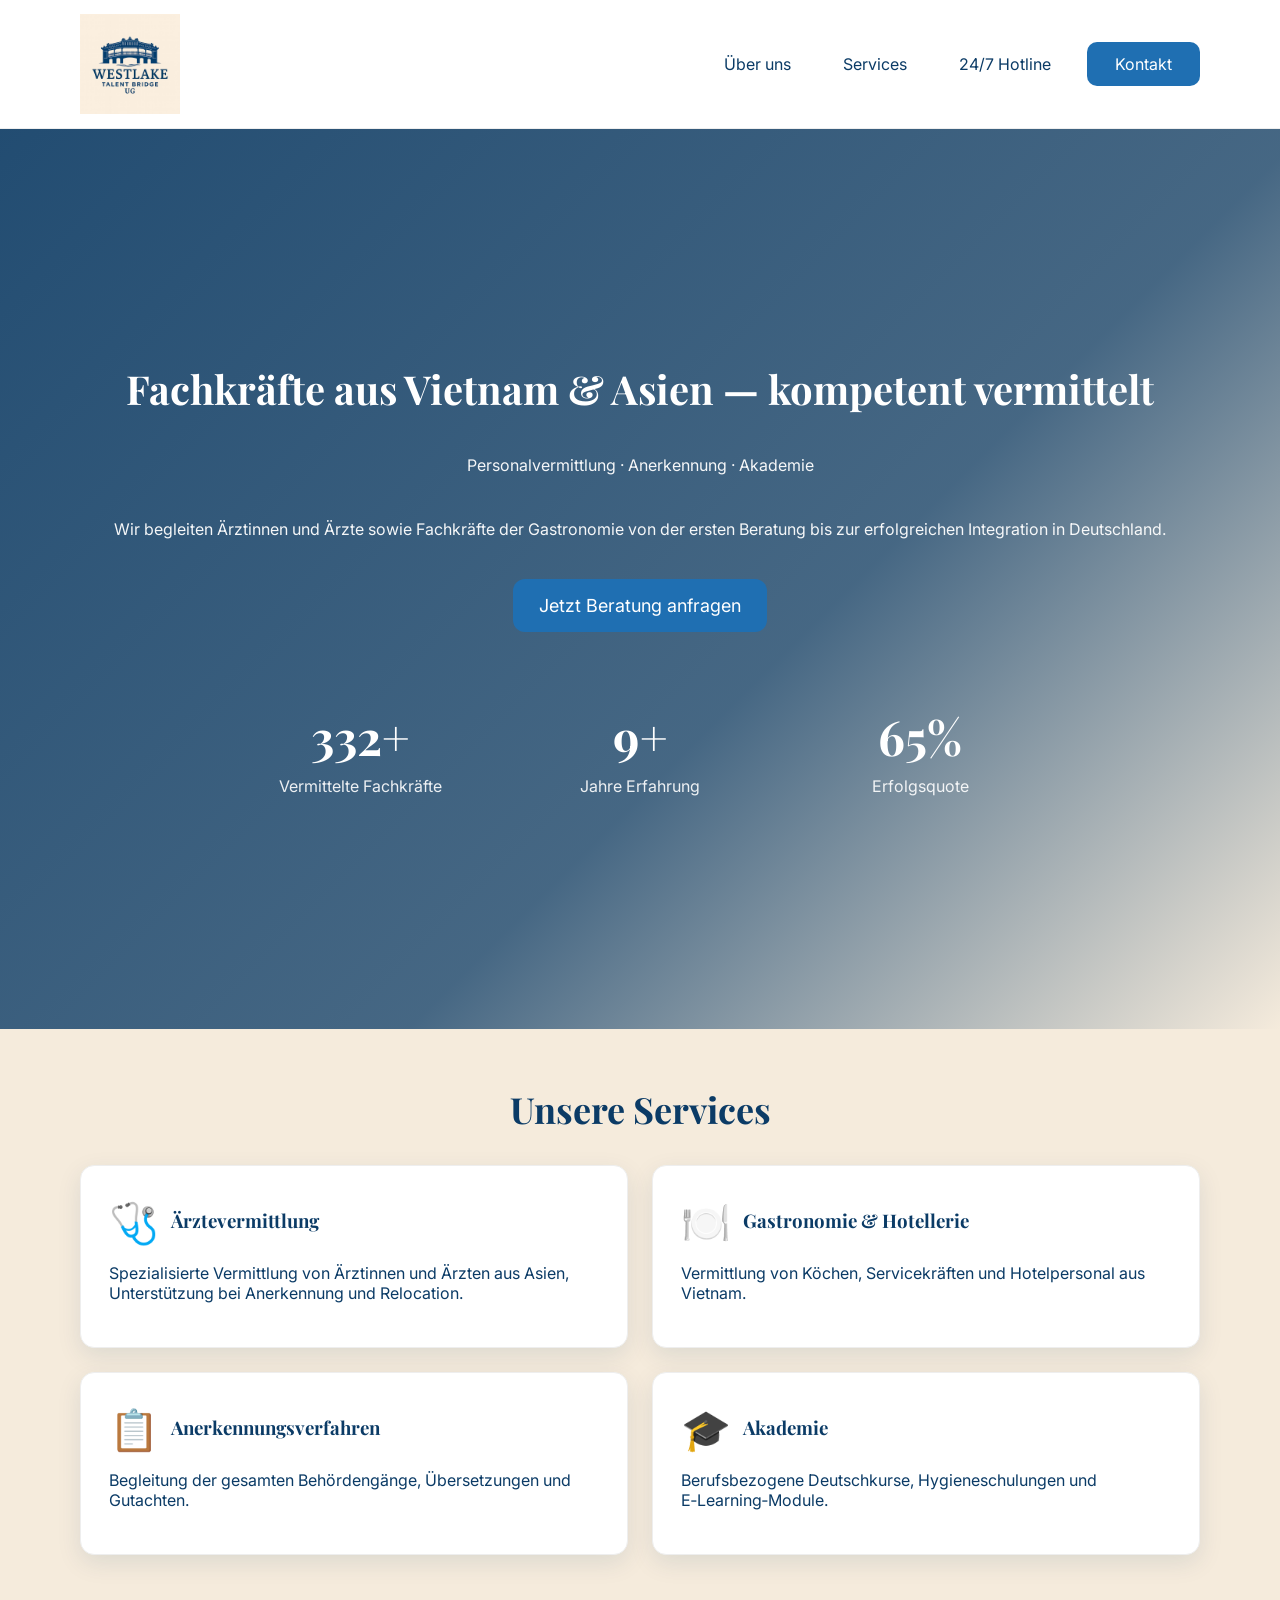
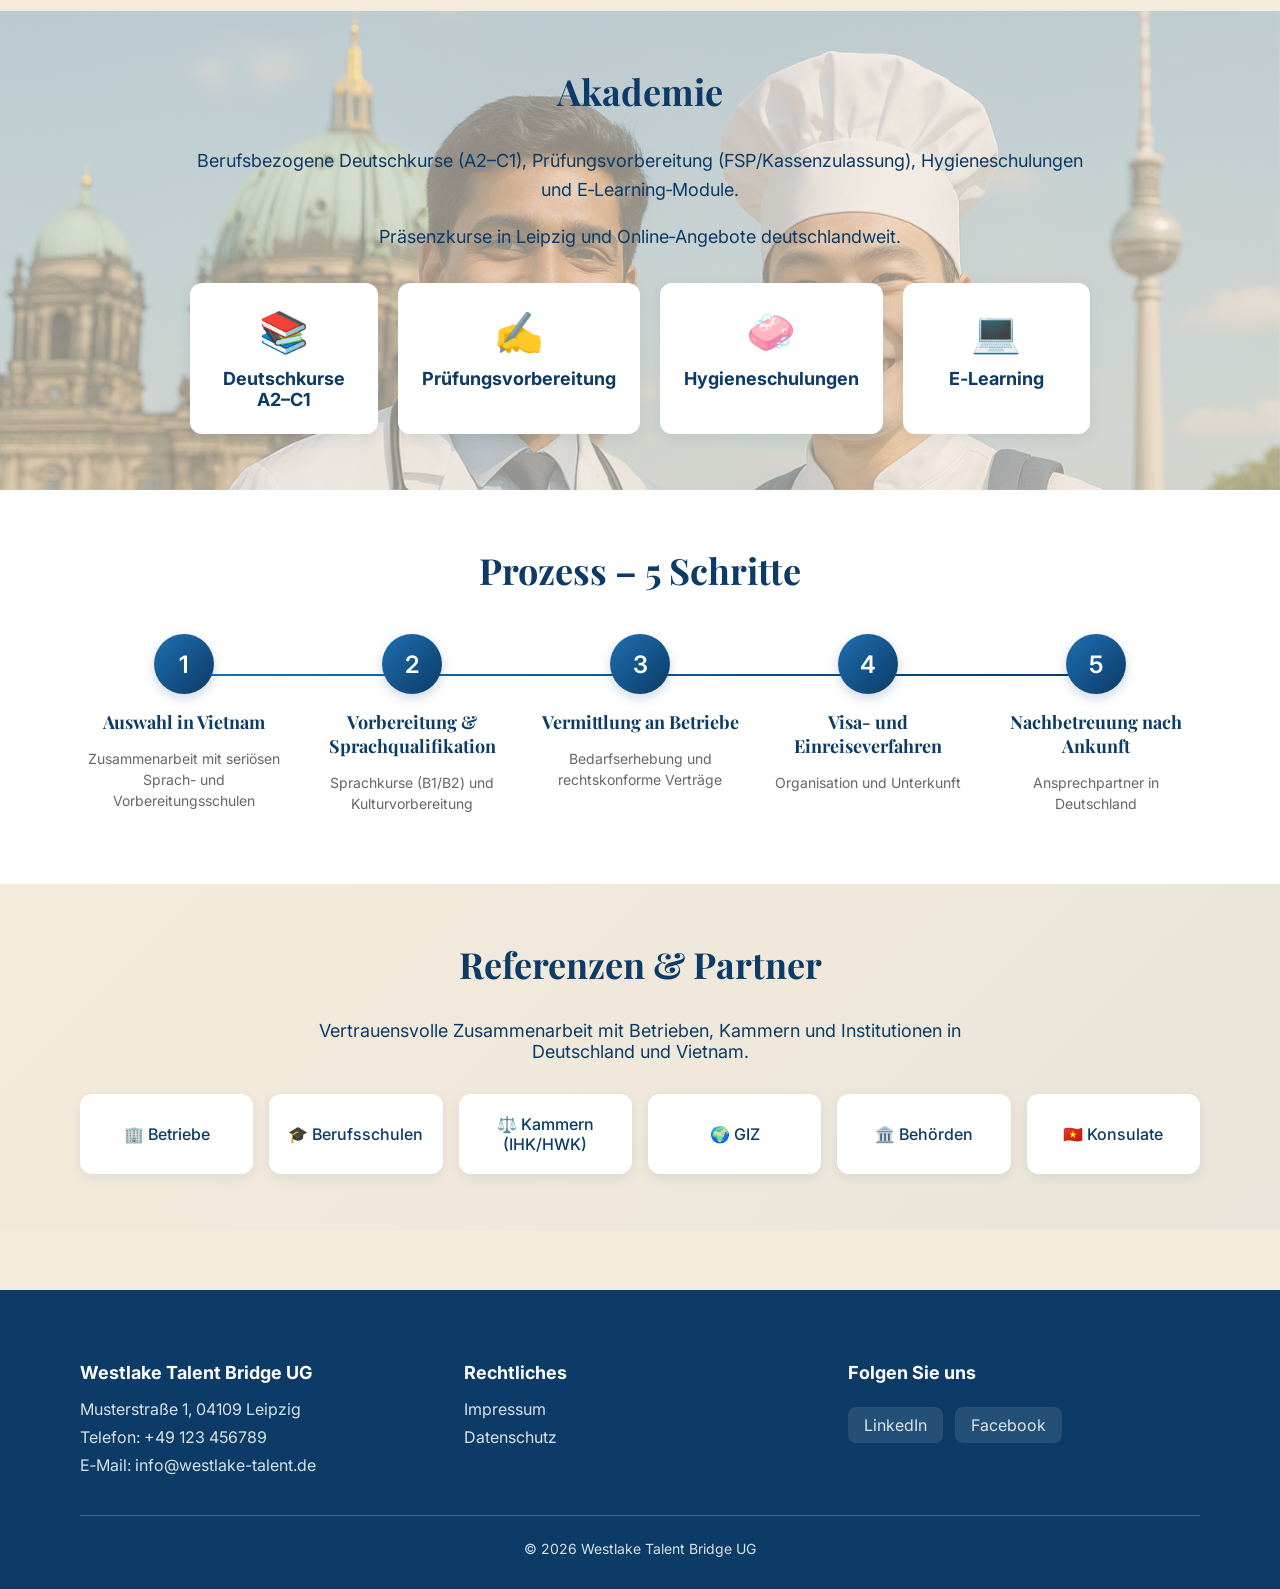
==== commit a788c4ac: "logo link" ====
--- a/index.html
+++ b/index.html
@@ -40,7 +40,7 @@
 <body id="body">
 	<header class="site-header">
 		<div class="container">
-			<a href="/" class="logo" aria-label="Westlake Talent Bridge UG">
+			<a href="index.html" class="logo" aria-label="Westlake Talent Bridge UG">
 				<img src="./img/wtb2.jpeg" alt="Westlake Talent Bridge UG" />
 			</a>
 			<nav id="nav" class="nav" aria-label="Hauptnavigation">
--- a/css/styles.css
+++ b/css/styles.css
@@ -267,6 +267,8 @@
   color: var(--white);
   padding: 0;
   overflow: hidden;
+  min-height: 100vh;
+  min-height: 100dvh;
 }
 
 .hero::after {
@@ -305,6 +307,7 @@
           justify-content: center;
   text-align: center;
   min-height: 100vh;
+  min-height: 100dvh;
   gap: 12px;
 }
 
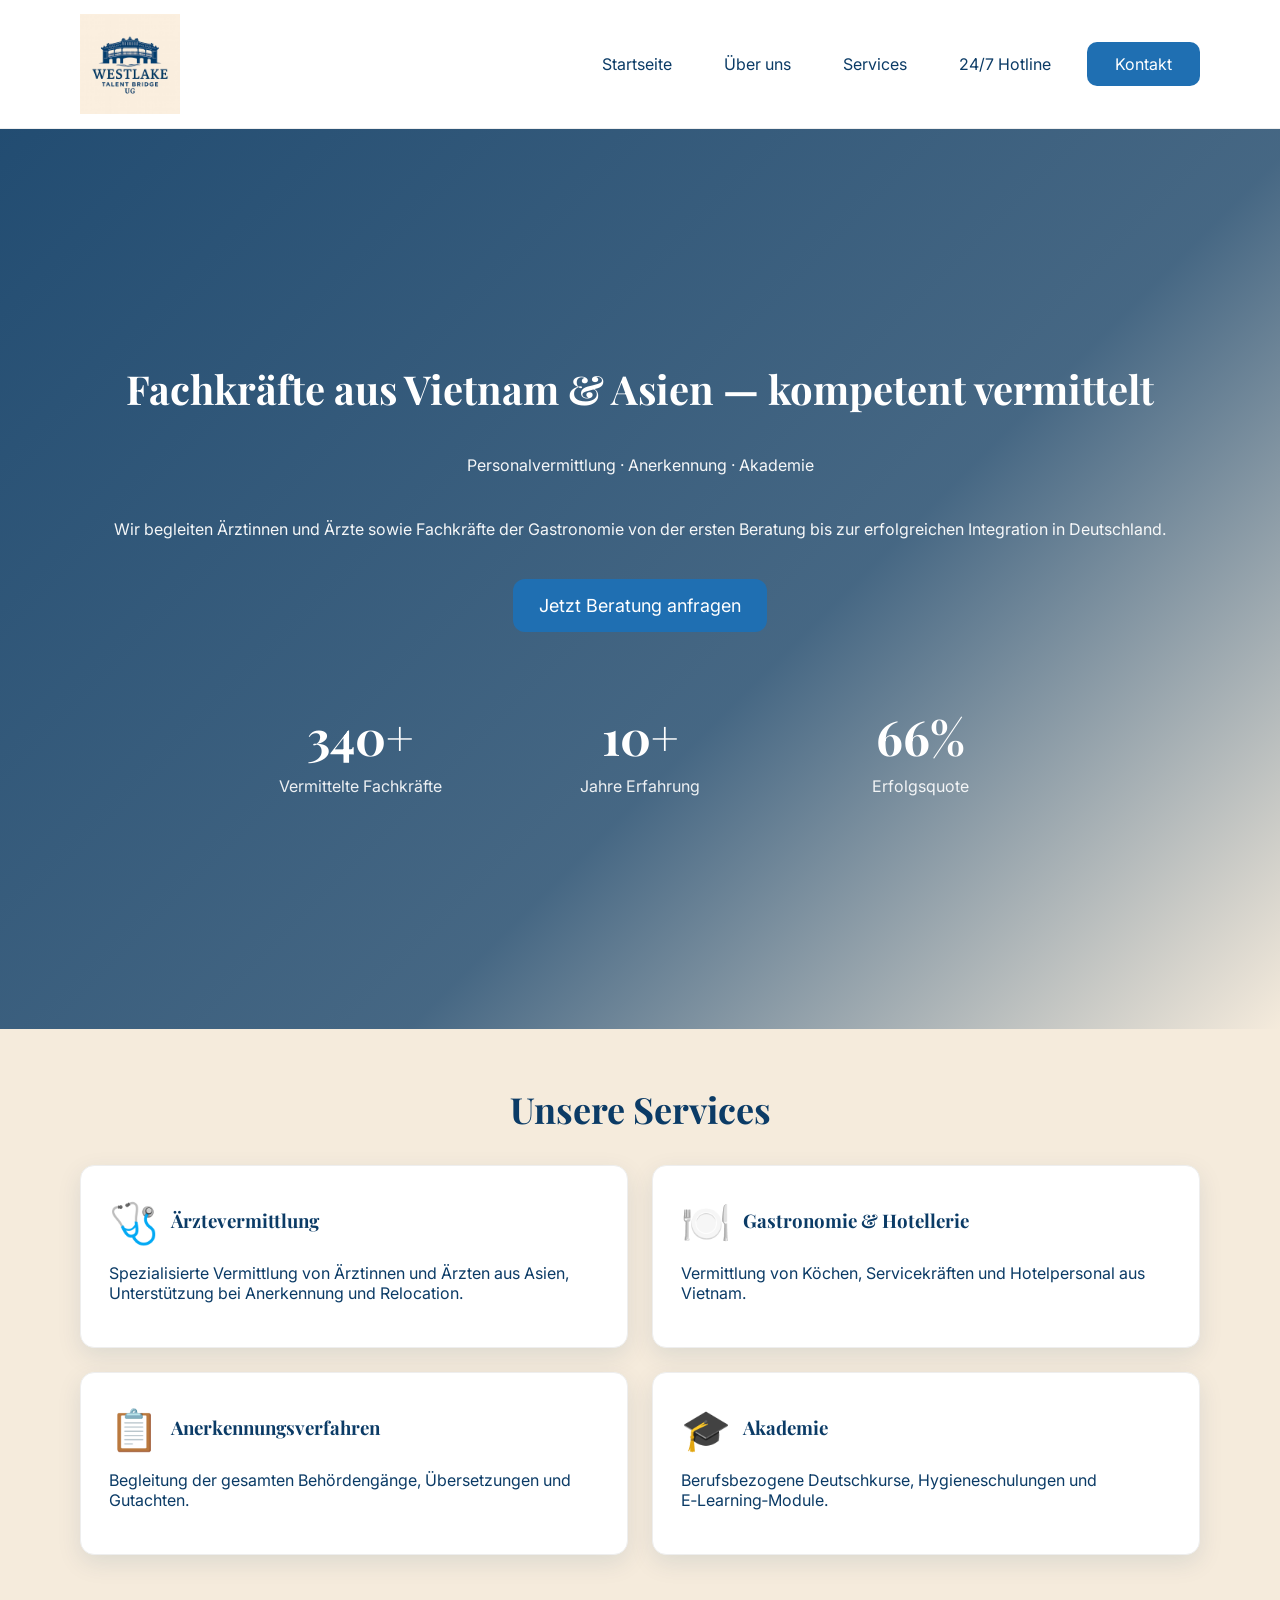
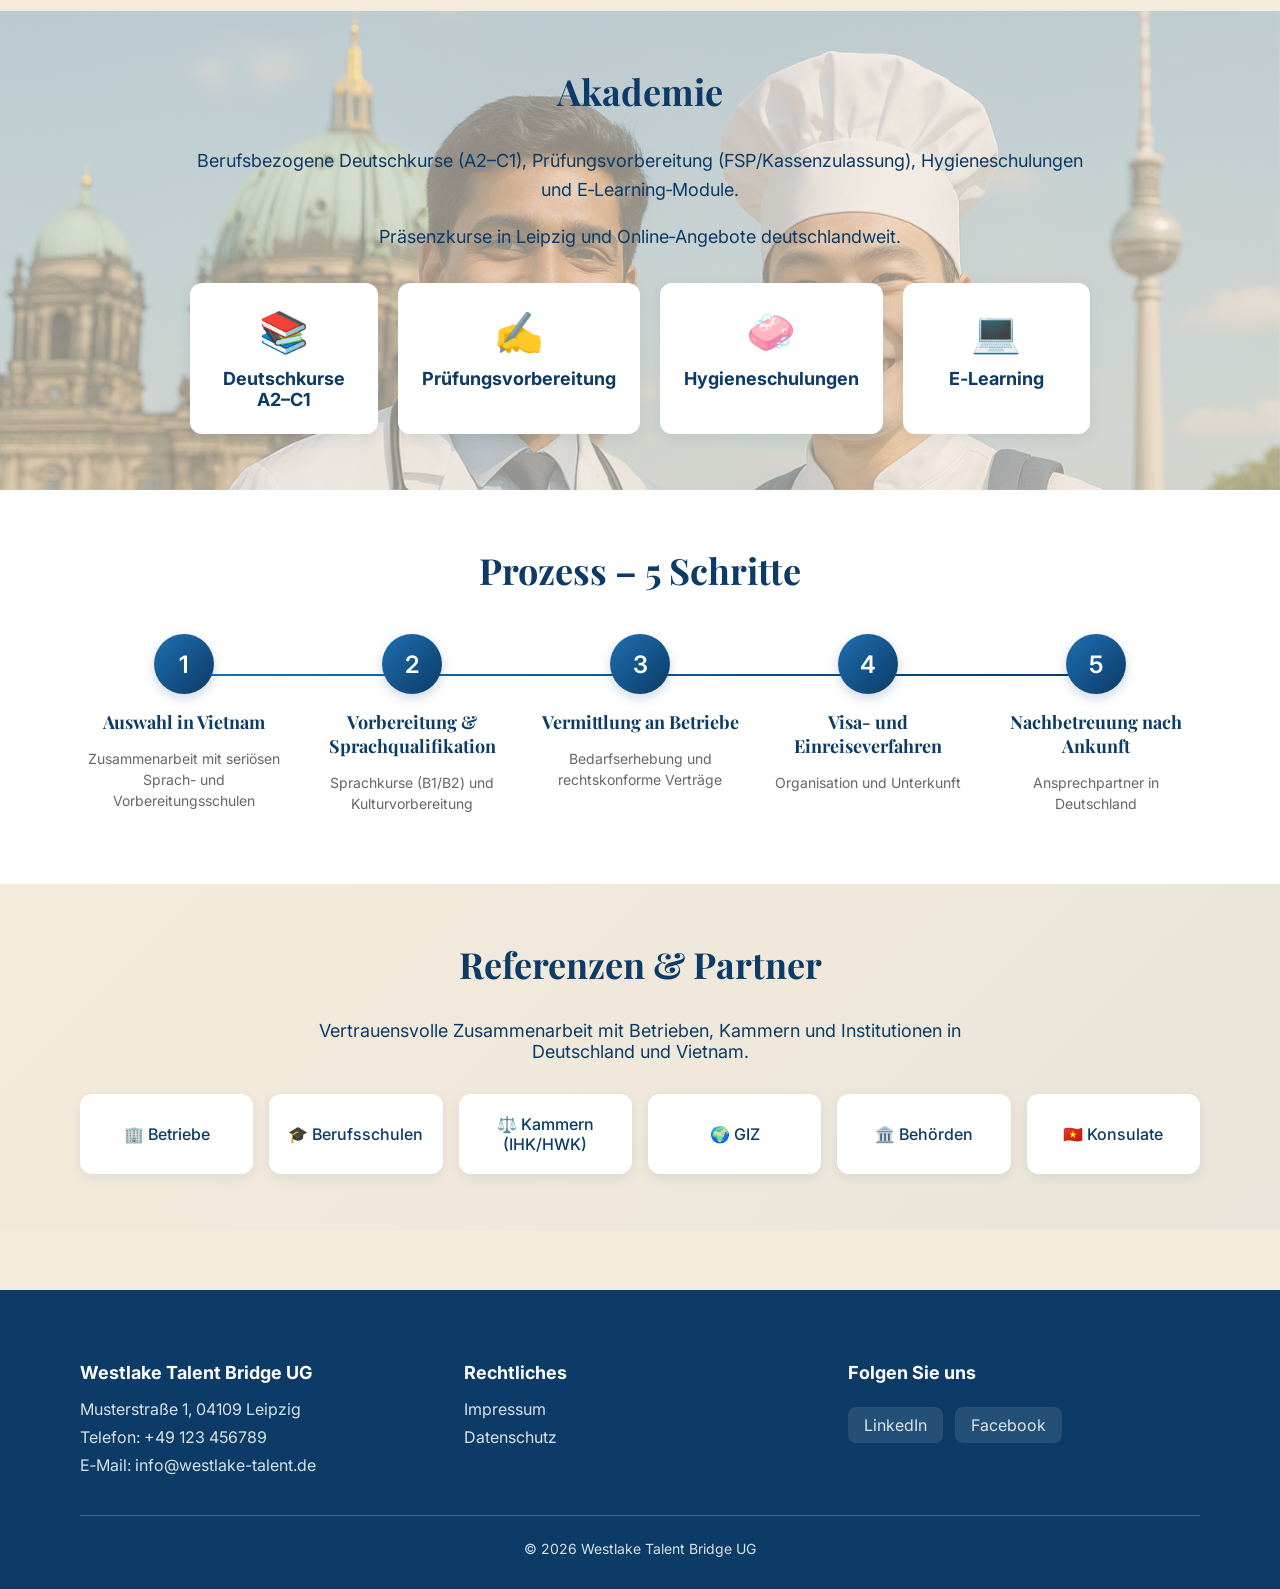
==== commit f2e01b32: "startseite add link" ====
--- a/index.html
+++ b/index.html
@@ -45,6 +45,7 @@
 			</a>
 			<nav id="nav" class="nav" aria-label="Hauptnavigation">
 				<ul class="nav__list">
+					<li><a href="index.html">Startseite</a></li>
 					<li><a href="ueber-uns.html">Über uns</a></li>
 					<li><a href="#services">Services</a></li>
 					<li><a href="hotline.html">24/7 Hotline</a></li>
--- a/css/styles.css
+++ b/css/styles.css
@@ -158,6 +158,8 @@
   width: 36px;
   height: 28px;
   position: relative;
+  cursor: pointer;
+  z-index: 1001;
 }
 
 .burger span {
@@ -167,8 +169,8 @@
   height: 3px;
   background: var(--blue-dark);
   border-radius: 2px;
-  -webkit-transition: 0.2s;
-  transition: 0.2s;
+  -webkit-transition: all 0.3s ease;
+  transition: all 0.3s ease;
 }
 
 .burger span:nth-child(1) {
@@ -181,24 +183,6 @@
 
 .burger span:nth-child(3) {
   top: 21px;
-}
-
-.burger.active span {
-  background: var(--white);
-}
-
-.burger.active span:nth-child(1) {
-  -webkit-transform: translateY(9px) rotate(45deg);
-          transform: translateY(9px) rotate(45deg);
-}
-
-.burger.active span:nth-child(2) {
-  opacity: 0;
-}
-
-.burger.active span:nth-child(3) {
-  -webkit-transform: translateY(-9px) rotate(-45deg);
-          transform: translateY(-9px) rotate(-45deg);
 }
 
 @media (max-width: 992px) {
@@ -253,8 +237,24 @@
     background: var(--blue-hover);
   }
   .burger {
-    display: inline-block;
-    z-index: 1000;
+    display: inline-block !important;
+    z-index: 1001 !important;
+  }
+  button.burger.active span {
+    background: var(--white) !important;
+  }
+  button.burger.active span:nth-child(1) {
+    -webkit-transform: translateY(9px) rotate(45deg) !important;
+            transform: translateY(9px) rotate(45deg) !important;
+    top: 3px !important;
+  }
+  button.burger.active span:nth-child(2) {
+    opacity: 0 !important;
+  }
+  button.burger.active span:nth-child(3) {
+    -webkit-transform: translateY(-9px) rotate(-45deg) !important;
+            transform: translateY(-9px) rotate(-45deg) !important;
+    top: 21px !important;
   }
   body._overflow, html._overflow {
     overflow: hidden;
@@ -267,8 +267,8 @@
   color: var(--white);
   padding: 0;
   overflow: hidden;
-  min-height: 100vh;
-  min-height: 100dvh;
+  height: 100vh;
+  height: 100dvh;
 }
 
 .hero::after {
@@ -306,8 +306,7 @@
       -ms-flex-pack: center;
           justify-content: center;
   text-align: center;
-  min-height: 100vh;
-  min-height: 100dvh;
+  height: 100%;
   gap: 12px;
 }
 
@@ -487,15 +486,9 @@
   background-position: center calc(30% + var(--parallax-y));
   opacity: 0.4;
   z-index: 0;
-  display: none;
   will-change: transform;
 }
 
-@media (min-width: 768px) {
-  .section-akademie::before {
-    display: block;
-  }
-}
 .section-akademie .container {
   position: relative;
   z-index: 1;
@@ -503,25 +496,6 @@
 
 .akademie-content {
   position: relative;
-}
-
-.akademie-content::before {
-  content: "";
-  position: absolute;
-  inset: -20px;
-  background-image: url("../img/people.png");
-  background-size: cover;
-  background-position: center;
-  opacity: 0.3;
-  z-index: -1;
-  border-radius: 16px;
-  display: block;
-}
-
-@media (min-width: 768px) {
-  .akademie-content::before {
-    display: none;
-  }
 }
 .akademie-content {
   max-width: 900px;
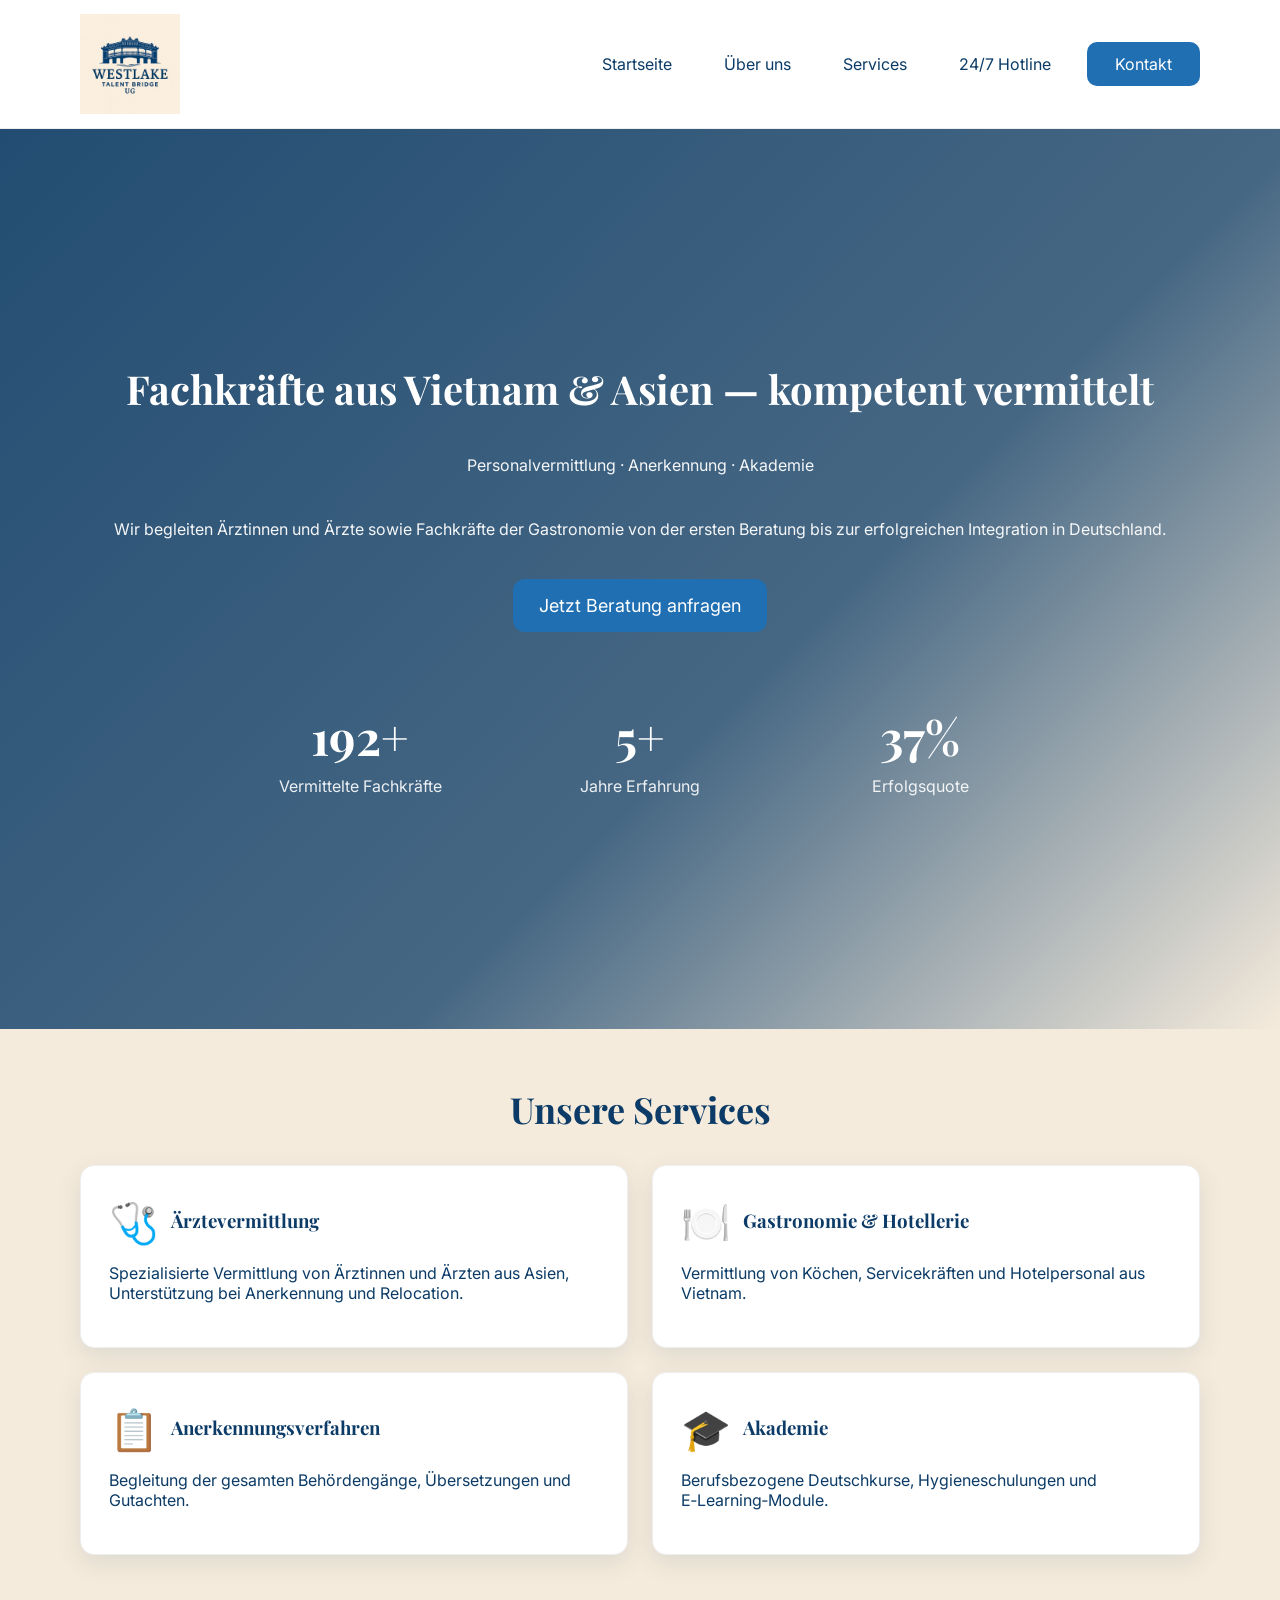
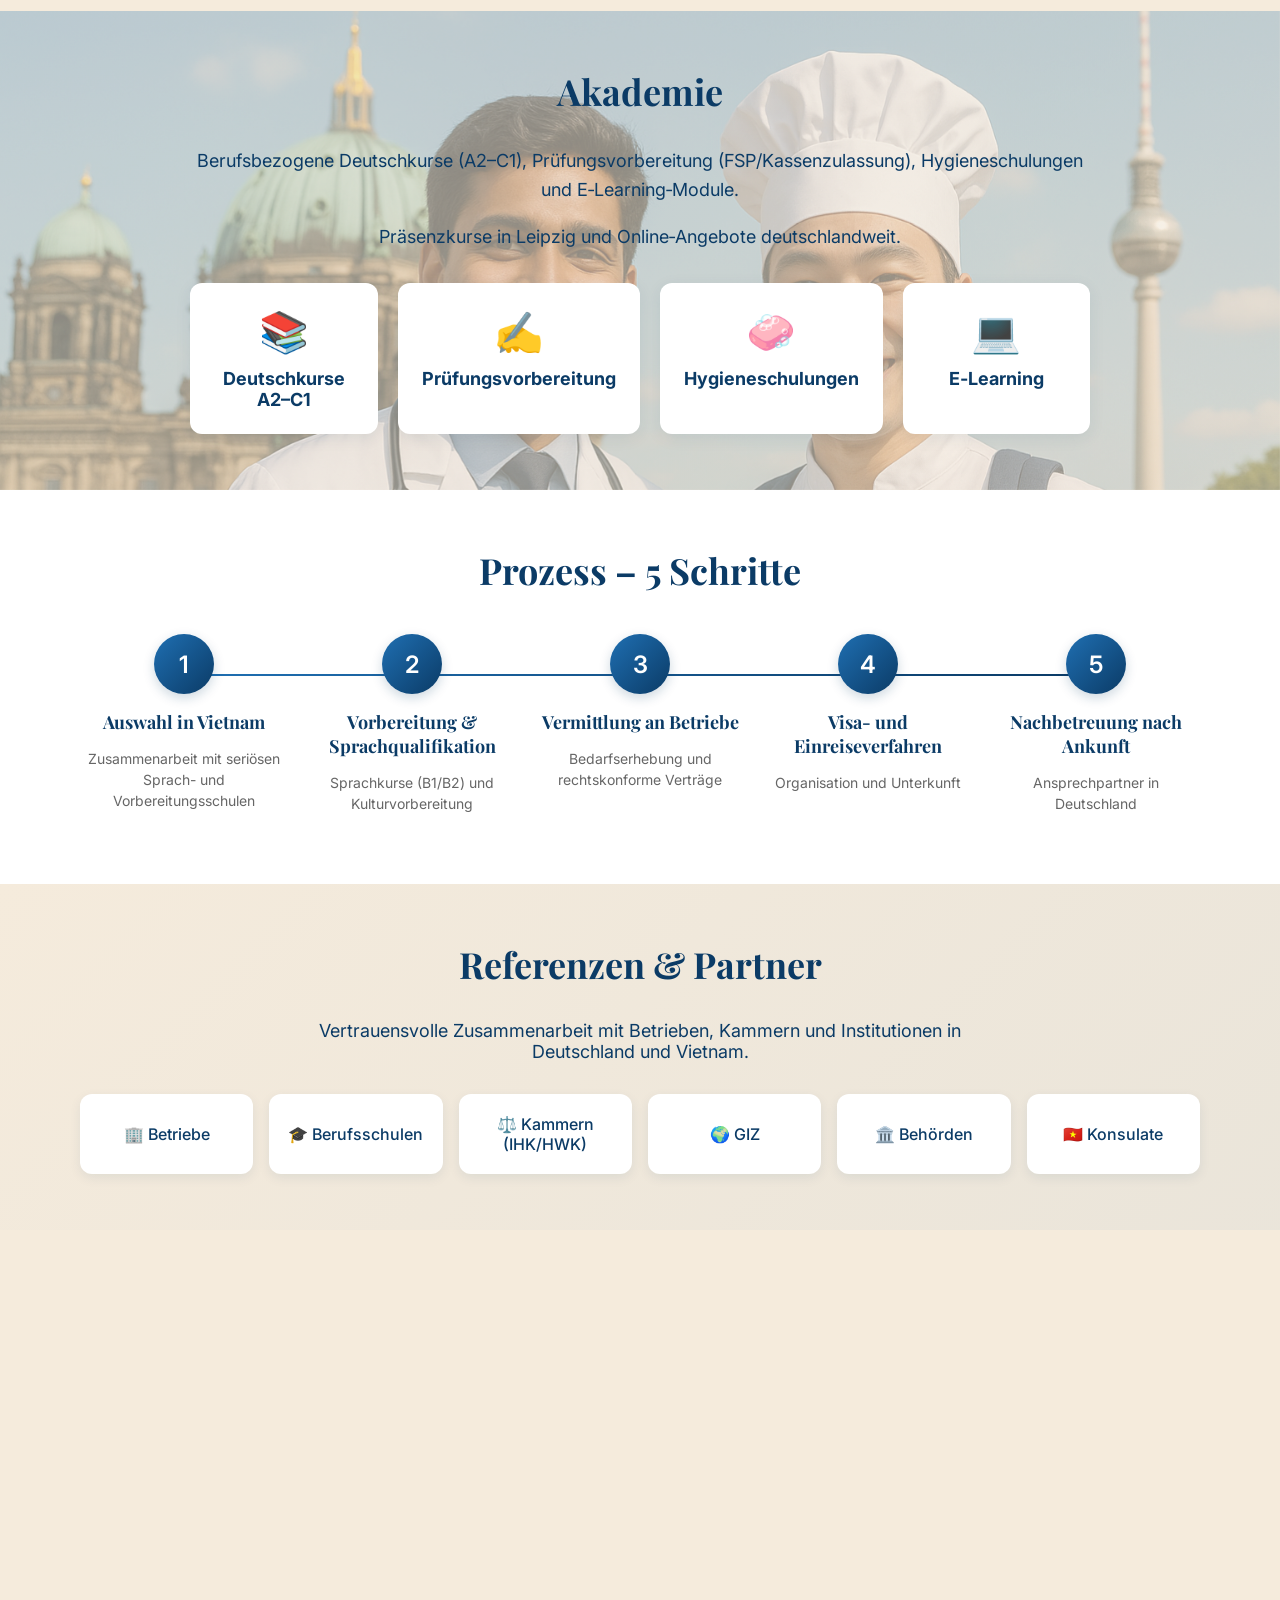
==== commit 1414217b: "fix cross bug" ====
--- a/index.html
+++ b/index.html
@@ -54,6 +54,10 @@
 			</nav>
 			<button id="burger" class="burger" aria-label="Menü öffnen" aria-controls="nav" aria-expanded="false">
 				<span></span><span></span><span></span>
+				<div class="cross-icon" style="display: none;">
+					<div class="cross-line cross-line-1"></div>
+					<div class="cross-line cross-line-2"></div>
+				</div>
 			</button>
 		</div>
 	</header>
--- a/css/styles.css
+++ b/css/styles.css
@@ -185,6 +185,142 @@
   top: 21px;
 }
 
+/* Cross icon styles */
+.cross-icon {
+  position: fixed;
+  top: 50%;
+  left: 50%;
+  -webkit-transform: translate(-50%, -50%);
+          transform: translate(-50%, -50%);
+  width: 32px;
+  height: 32px;
+  z-index: 9999;
+  pointer-events: auto;
+  cursor: pointer;
+  opacity: 0;
+  -webkit-animation: crossFadeIn 0.3s ease-out forwards;
+          animation: crossFadeIn 0.3s ease-out forwards;
+  transition: -webkit-transform 0.2s ease;
+  transition: transform 0.2s ease;
+  transition: transform 0.2s ease, -webkit-transform 0.2s ease;
+}
+
+.cross-icon:hover {
+  -webkit-transform: translate(-50%, -50%) scale(1.1);
+          transform: translate(-50%, -50%) scale(1.1);
+}
+
+.cross-line {
+  position: absolute;
+  width: 32px;
+  height: 4px;
+  background: #FFFFFF;
+  border-radius: 2px;
+  top: 50%;
+  left: 50%;
+  -webkit-transform: translate(-50%, -50%);
+          transform: translate(-50%, -50%);
+  box-shadow: 0 2px 8px rgba(0, 0, 0, 0.4);
+  transition: all 0.3s ease;
+}
+
+.cross-line-1 {
+  -webkit-transform: translate(-50%, -50%) rotate(45deg);
+          transform: translate(-50%, -50%) rotate(45deg);
+  -webkit-animation: crossLine1 0.4s ease-out 0.1s both;
+          animation: crossLine1 0.4s ease-out 0.1s both;
+}
+
+.cross-line-2 {
+  -webkit-transform: translate(-50%, -50%) rotate(-45deg);
+          transform: translate(-50%, -50%) rotate(-45deg);
+  -webkit-animation: crossLine2 0.4s ease-out 0.2s both;
+          animation: crossLine2 0.4s ease-out 0.2s both;
+}
+
+.cross-icon:hover .cross-line {
+  box-shadow: 0 2px 12px rgba(0, 0, 0, 0.6);
+  background: #F5EBDC;
+}
+
+@-webkit-keyframes crossFadeIn {
+  from {
+    opacity: 0;
+    -webkit-transform: translate(-50%, -50%) scale(0.5);
+            transform: translate(-50%, -50%) scale(0.5);
+  }
+  to {
+    opacity: 1;
+    -webkit-transform: translate(-50%, -50%) scale(1);
+            transform: translate(-50%, -50%) scale(1);
+  }
+}
+
+@keyframes crossFadeIn {
+  from {
+    opacity: 0;
+    -webkit-transform: translate(-50%, -50%) scale(0.5);
+            transform: translate(-50%, -50%) scale(0.5);
+  }
+  to {
+    opacity: 1;
+    -webkit-transform: translate(-50%, -50%) scale(1);
+            transform: translate(-50%, -50%) scale(1);
+  }
+}
+
+@-webkit-keyframes crossLine1 {
+  from {
+    -webkit-transform: translate(-50%, -50%) rotate(0deg) scale(0);
+            transform: translate(-50%, -50%) rotate(0deg) scale(0);
+    opacity: 0;
+  }
+  to {
+    -webkit-transform: translate(-50%, -50%) rotate(45deg) scale(1);
+            transform: translate(-50%, -50%) rotate(45deg) scale(1);
+    opacity: 1;
+  }
+}
+
+@keyframes crossLine1 {
+  from {
+    -webkit-transform: translate(-50%, -50%) rotate(0deg) scale(0);
+            transform: translate(-50%, -50%) rotate(0deg) scale(0);
+    opacity: 0;
+  }
+  to {
+    -webkit-transform: translate(-50%, -50%) rotate(45deg) scale(1);
+            transform: translate(-50%, -50%) rotate(45deg) scale(1);
+    opacity: 1;
+  }
+}
+
+@-webkit-keyframes crossLine2 {
+  from {
+    -webkit-transform: translate(-50%, -50%) rotate(0deg) scale(0);
+            transform: translate(-50%, -50%) rotate(0deg) scale(0);
+    opacity: 0;
+  }
+  to {
+    -webkit-transform: translate(-50%, -50%) rotate(-45deg) scale(1);
+            transform: translate(-50%, -50%) rotate(-45deg) scale(1);
+    opacity: 1;
+  }
+}
+
+@keyframes crossLine2 {
+  from {
+    -webkit-transform: translate(-50%, -50%) rotate(0deg) scale(0);
+            transform: translate(-50%, -50%) rotate(0deg) scale(0);
+    opacity: 0;
+  }
+  to {
+    -webkit-transform: translate(-50%, -50%) rotate(-45deg) scale(1);
+            transform: translate(-50%, -50%) rotate(-45deg) scale(1);
+    opacity: 1;
+  }
+}
+
 @media (max-width: 992px) {
   .nav {
     position: fixed;
@@ -239,22 +375,6 @@
   .burger {
     display: inline-block !important;
     z-index: 1001 !important;
-  }
-  button.burger.active span {
-    background: var(--white) !important;
-  }
-  button.burger.active span:nth-child(1) {
-    -webkit-transform: translateY(9px) rotate(45deg) !important;
-            transform: translateY(9px) rotate(45deg) !important;
-    top: 3px !important;
-  }
-  button.burger.active span:nth-child(2) {
-    opacity: 0 !important;
-  }
-  button.burger.active span:nth-child(3) {
-    -webkit-transform: translateY(-9px) rotate(-45deg) !important;
-            transform: translateY(-9px) rotate(-45deg) !important;
-    top: 21px !important;
   }
   body._overflow, html._overflow {
     overflow: hidden;
@@ -341,6 +461,35 @@
           transform: translateY(-2px);
 }
 
+@media (max-width: 768px) {
+  .hero {
+    height: 100vh;
+    height: 100dvh;
+    padding-top: 80px;
+  }
+  .hero h1 {
+    font-size: 28px;
+  }
+  .hero p {
+    font-size: 14px;
+  }
+  .cta .btn {
+    padding: 12px 20px;
+    font-size: 16px;
+  }
+  .hero .container {
+    gap: 8px;
+    padding-top: 20px;
+  }
+}
+@media (max-width: 375px) {
+  .hero {
+    padding-top: 100px;
+  }
+  .hero .container {
+    padding-top: 30px;
+  }
+}
 /* Hero Stats */
 .hero-stats {
   display: grid;
@@ -380,7 +529,15 @@
 @media (max-width: 768px) {
   .hero-stats {
     grid-template-columns: 1fr;
-    gap: 24px;
+    gap: 16px;
+    margin-top: 30px;
+  }
+  .stat-number {
+    font-size: 32px;
+    margin-bottom: 4px;
+  }
+  .stat-label {
+    font-size: 14px;
   }
 }
 /* Sections */
@@ -497,6 +654,7 @@
 .akademie-content {
   position: relative;
 }
+
 .akademie-content {
   max-width: 900px;
   margin: 0 auto;
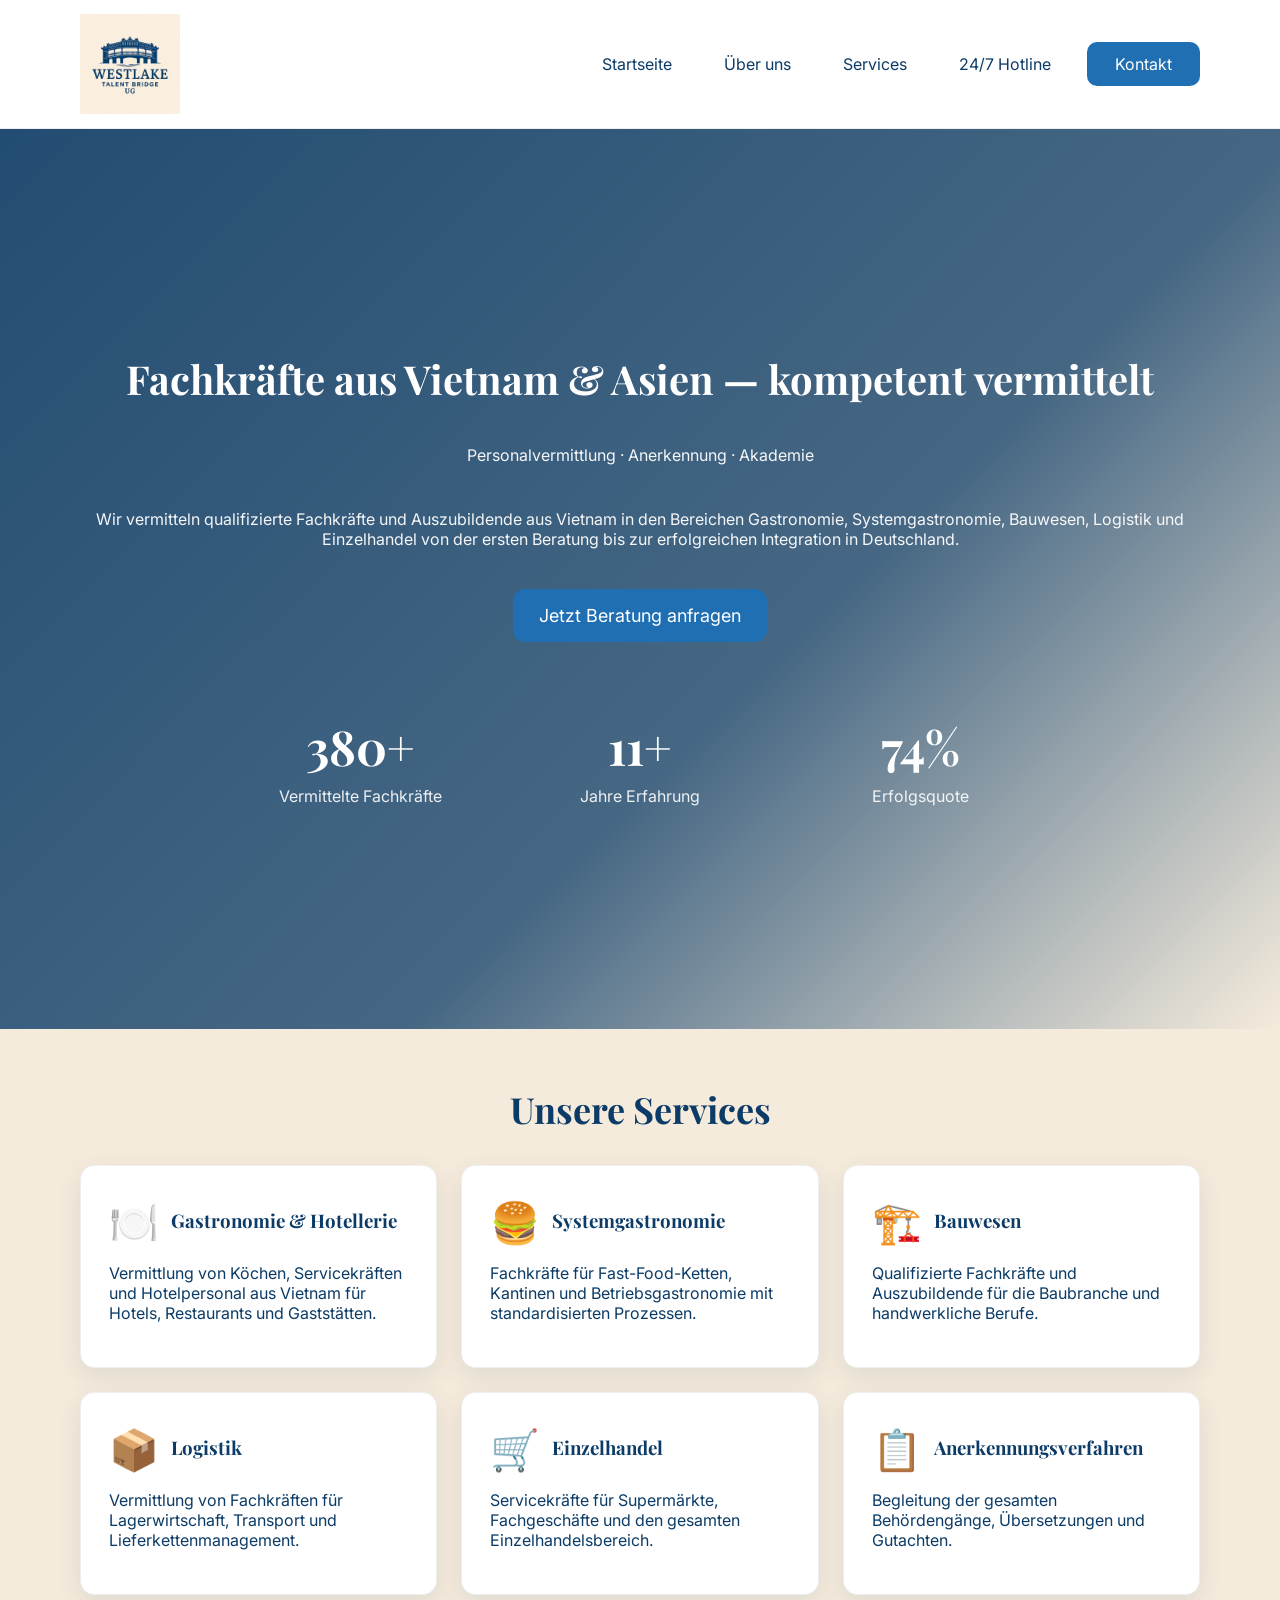
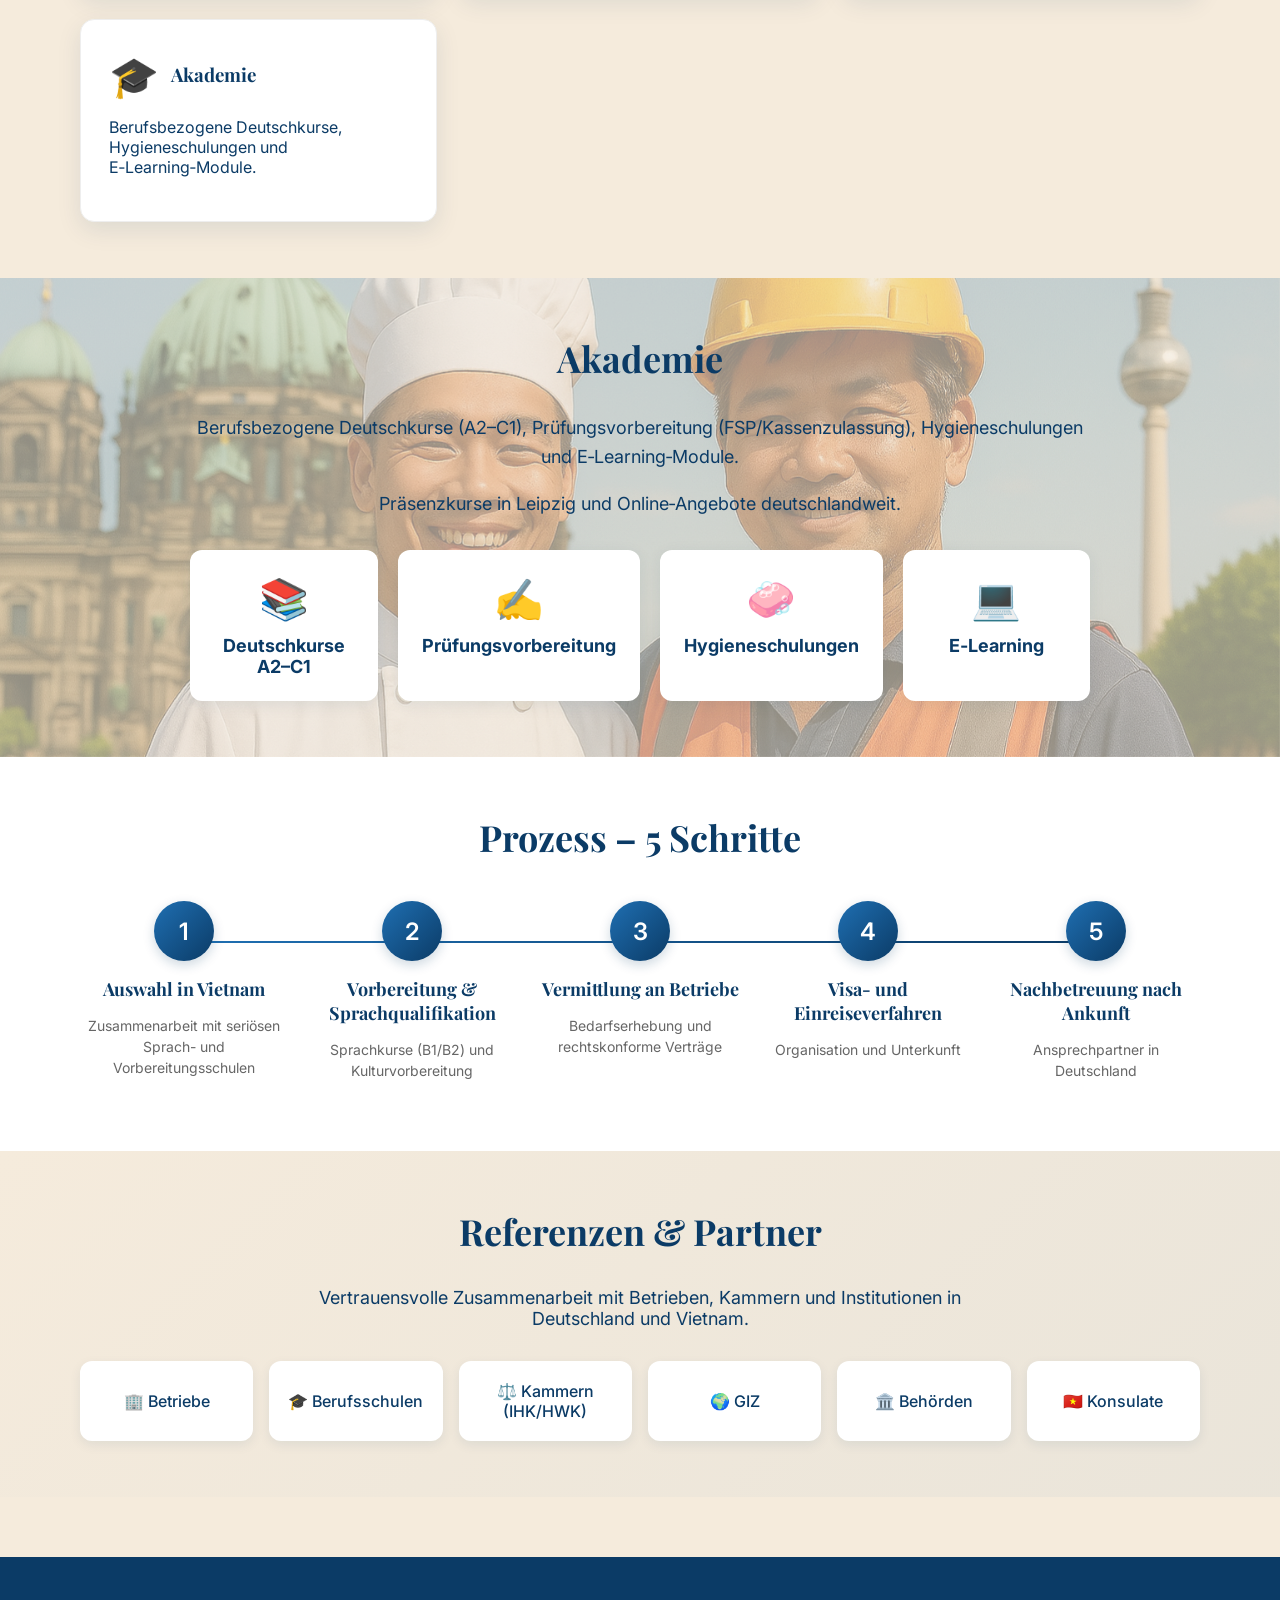
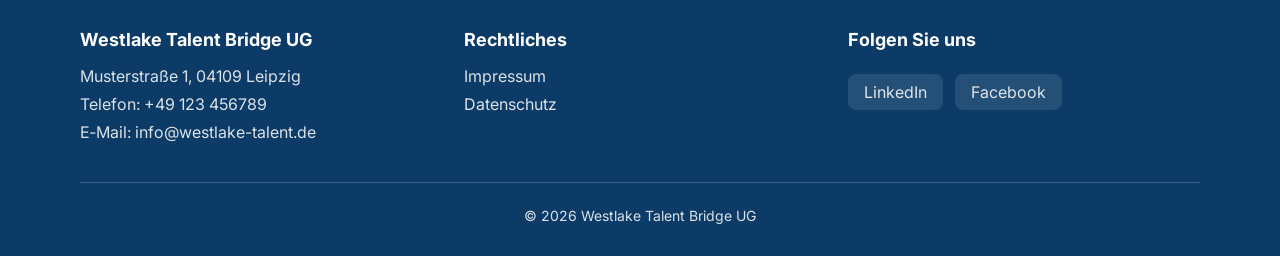
==== commit 1c60bd91: "delete doc" ====
--- a/index.html
+++ b/index.html
@@ -6,8 +6,8 @@
 	<meta http-equiv="X-UA-Compatible" content="IE=edge" />
 	<meta name="viewport" content="width=device-width, initial-scale=1.0" />
 	<meta name="author" content="Westlake Talent Bridge UG" />
-	<meta name="description" content="Westlake Talent Bridge UG – Seriöse Fachkräftevermittlung aus Vietnam. Ärzte, Gastronomie, Anerkennung, Akademie und 24/7 Hotline für erfolgreiche Integration in Deutschland." />
-	<meta name="keywords" content="Fachkräftevermittlung, Vietnam, Ärztevermittlung, Gastronomie, Ausbildung, Integration, Anerkennung, 24/7 Hotline, Deutschland" />
+	<meta name="description" content="Westlake Talent Bridge UG – Seriöse Fachkräftevermittlung aus Vietnam. Gastronomie, Systemgastronomie, Bauwesen, Logistik, Einzelhandel, Anerkennung, Akademie und 24/7 Hotline für erfolgreiche Integration in Deutschland." />
+	<meta name="keywords" content="Fachkräftevermittlung, Vietnam, Gastronomie, Systemgastronomie, Bauwesen, Logistik, Einzelhandel, Ausbildung, Integration, Anerkennung, 24/7 Hotline, Deutschland" />
 	
 	<!-- Open Graph / Facebook -->
 	<meta property="og:type" content="website" />
@@ -68,7 +68,7 @@
 			<div class="container">
 				<h1>Fachkräfte aus Vietnam &amp; Asien — kompetent vermittelt</h1>
 				<p>Personalvermittlung · Anerkennung · Akademie</p>
-				<p>Wir begleiten Ärztinnen und Ärzte sowie Fachkräfte der Gastronomie von der ersten Beratung bis zur erfolgreichen Integration in Deutschland.</p>
+				<p>Wir vermitteln qualifizierte Fachkräfte und Auszubildende aus Vietnam in den Bereichen Gastronomie, Systemgastronomie, Bauwesen, Logistik und Einzelhandel von der ersten Beratung bis zur erfolgreichen Integration in Deutschland.</p>
 				<div class="cta">
 					<a class="btn" href="kontakt.html">Jetzt Beratung anfragen</a>
 				</div>
@@ -94,12 +94,24 @@
 				<h2>Unsere Services</h2>
 				<div class="grid grid-4">
 					<article class="card hover-rise">
-						<h3><span class="card__icon">🩺</span> Ärztevermittlung</h3>
-						<p>Spezialisierte Vermittlung von Ärztinnen und Ärzten aus Asien, Unterstützung bei Anerkennung und Relocation.</p>
-					</article>
-					<article class="card hover-rise">
 						<h3><span class="card__icon">🍽️</span> Gastronomie &amp; Hotellerie</h3>
-						<p>Vermittlung von Köchen, Servicekräften und Hotelpersonal aus Vietnam.</p>
+						<p>Vermittlung von Köchen, Servicekräften und Hotelpersonal aus Vietnam für Hotels, Restaurants und Gaststätten.</p>
+					</article>
+					<article class="card hover-rise">
+						<h3><span class="card__icon">🍔</span> Systemgastronomie</h3>
+						<p>Fachkräfte für Fast-Food-Ketten, Kantinen und Betriebsgastronomie mit standardisierten Prozessen.</p>
+					</article>
+					<article class="card hover-rise">
+						<h3><span class="card__icon">🏗️</span> Bauwesen</h3>
+						<p>Qualifizierte Fachkräfte und Auszubildende für die Baubranche und handwerkliche Berufe.</p>
+					</article>
+					<article class="card hover-rise">
+						<h3><span class="card__icon">📦</span> Logistik</h3>
+						<p>Vermittlung von Fachkräften für Lagerwirtschaft, Transport und Lieferkettenmanagement.</p>
+					</article>
+					<article class="card hover-rise">
+						<h3><span class="card__icon">🛒</span> Einzelhandel</h3>
+						<p>Servicekräfte für Supermärkte, Fachgeschäfte und den gesamten Einzelhandelsbereich.</p>
 					</article>
 					<article class="card hover-rise">
 						<h3><span class="card__icon">📋</span> Anerkennungsverfahren</h3>
--- a/css/styles.css
+++ b/css/styles.css
@@ -10,8 +10,7 @@
 }
 
 * {
-  -webkit-box-sizing: border-box;
-          box-sizing: border-box;
+  box-sizing: border-box;
 }
 
 html {
@@ -66,15 +65,9 @@
 }
 
 .site-header .container {
-  display: -webkit-box;
-  display: -ms-flexbox;
   display: flex;
-  -webkit-box-align: center;
-      -ms-flex-align: center;
-          align-items: center;
-  -webkit-box-pack: justify;
-      -ms-flex-pack: justify;
-          justify-content: space-between;
+  align-items: center;
+  justify-content: space-between;
   padding: 14px 20px;
 }
 
@@ -88,8 +81,6 @@
   list-style: none;
   margin: 0;
   padding: 0;
-  display: -webkit-box;
-  display: -ms-flexbox;
   display: flex;
   gap: 20px;
 }
@@ -99,7 +90,6 @@
   text-decoration: none;
   padding: 12px 16px;
   border-radius: 8px;
-  -webkit-transition: background-color 0.3s, color 0.3s;
   transition: background-color 0.3s, color 0.3s;
   position: relative;
 }
@@ -112,14 +102,9 @@
   bottom: 4px;
   height: 2px;
   background: var(--blue-mid);
-  -webkit-transform: scaleX(0);
-          transform: scaleX(0);
-  -webkit-transform-origin: left;
-          transform-origin: left;
-  -webkit-transition: background-color 0.25s ease, -webkit-transform 0.25s ease;
-  transition: background-color 0.25s ease, -webkit-transform 0.25s ease;
+  transform: scaleX(0);
+  transform-origin: left;
   transition: transform 0.25s ease, background-color 0.25s ease;
-  transition: transform 0.25s ease, background-color 0.25s ease, -webkit-transform 0.25s ease;
 }
 
 .nav__list a:hover, .nav__list a.active {
@@ -128,8 +113,7 @@
 }
 
 .nav__list a:hover::after, .nav__list a.active::after {
-  -webkit-transform: scaleX(1);
-          transform: scaleX(1);
+  transform: scaleX(1);
   background: var(--blue-hover);
 }
 
@@ -169,7 +153,6 @@
   height: 3px;
   background: var(--blue-dark);
   border-radius: 2px;
-  -webkit-transition: all 0.3s ease;
   transition: all 0.3s ease;
 }
 
@@ -190,24 +173,19 @@
   position: fixed;
   top: 50%;
   left: 50%;
-  -webkit-transform: translate(-50%, -50%);
-          transform: translate(-50%, -50%);
+  transform: translate(-50%, -50%);
   width: 32px;
   height: 32px;
   z-index: 9999;
   pointer-events: auto;
   cursor: pointer;
   opacity: 0;
-  -webkit-animation: crossFadeIn 0.3s ease-out forwards;
-          animation: crossFadeIn 0.3s ease-out forwards;
-  transition: -webkit-transform 0.2s ease;
+  animation: crossFadeIn 0.3s ease-out forwards;
   transition: transform 0.2s ease;
-  transition: transform 0.2s ease, -webkit-transform 0.2s ease;
 }
 
 .cross-icon:hover {
-  -webkit-transform: translate(-50%, -50%) scale(1.1);
-          transform: translate(-50%, -50%) scale(1.1);
+  transform: translate(-50%, -50%) scale(1.1);
 }
 
 .cross-line {
@@ -218,24 +196,19 @@
   border-radius: 2px;
   top: 50%;
   left: 50%;
-  -webkit-transform: translate(-50%, -50%);
-          transform: translate(-50%, -50%);
+  transform: translate(-50%, -50%);
   box-shadow: 0 2px 8px rgba(0, 0, 0, 0.4);
   transition: all 0.3s ease;
 }
 
 .cross-line-1 {
-  -webkit-transform: translate(-50%, -50%) rotate(45deg);
-          transform: translate(-50%, -50%) rotate(45deg);
-  -webkit-animation: crossLine1 0.4s ease-out 0.1s both;
-          animation: crossLine1 0.4s ease-out 0.1s both;
+  transform: translate(-50%, -50%) rotate(45deg);
+  animation: crossLine1 0.4s ease-out 0.1s both;
 }
 
 .cross-line-2 {
-  -webkit-transform: translate(-50%, -50%) rotate(-45deg);
-          transform: translate(-50%, -50%) rotate(-45deg);
-  -webkit-animation: crossLine2 0.4s ease-out 0.2s both;
-          animation: crossLine2 0.4s ease-out 0.2s both;
+  transform: translate(-50%, -50%) rotate(-45deg);
+  animation: crossLine2 0.4s ease-out 0.2s both;
 }
 
 .cross-icon:hover .cross-line {
@@ -243,81 +216,47 @@
   background: #F5EBDC;
 }
 
-@-webkit-keyframes crossFadeIn {
-  from {
-    opacity: 0;
-    -webkit-transform: translate(-50%, -50%) scale(0.5);
-            transform: translate(-50%, -50%) scale(0.5);
-  }
-  to {
-    opacity: 1;
-    -webkit-transform: translate(-50%, -50%) scale(1);
-            transform: translate(-50%, -50%) scale(1);
-  }
-}
-
 @keyframes crossFadeIn {
   from {
     opacity: 0;
-    -webkit-transform: translate(-50%, -50%) scale(0.5);
-            transform: translate(-50%, -50%) scale(0.5);
+    transform: translate(-50%, -50%) scale(0.5);
   }
   to {
     opacity: 1;
-    -webkit-transform: translate(-50%, -50%) scale(1);
-            transform: translate(-50%, -50%) scale(1);
-  }
-}
-
-@-webkit-keyframes crossLine1 {
-  from {
-    -webkit-transform: translate(-50%, -50%) rotate(0deg) scale(0);
-            transform: translate(-50%, -50%) rotate(0deg) scale(0);
-    opacity: 0;
-  }
-  to {
-    -webkit-transform: translate(-50%, -50%) rotate(45deg) scale(1);
-            transform: translate(-50%, -50%) rotate(45deg) scale(1);
-    opacity: 1;
-  }
-}
-
+    transform: translate(-50%, -50%) scale(1);
+  }
+}
 @keyframes crossLine1 {
   from {
-    -webkit-transform: translate(-50%, -50%) rotate(0deg) scale(0);
-            transform: translate(-50%, -50%) rotate(0deg) scale(0);
+    transform: translate(-50%, -50%) rotate(0deg) scale(0);
     opacity: 0;
   }
   to {
-    -webkit-transform: translate(-50%, -50%) rotate(45deg) scale(1);
-            transform: translate(-50%, -50%) rotate(45deg) scale(1);
+    transform: translate(-50%, -50%) rotate(45deg) scale(1);
     opacity: 1;
   }
 }
-
-@-webkit-keyframes crossLine2 {
-  from {
-    -webkit-transform: translate(-50%, -50%) rotate(0deg) scale(0);
-            transform: translate(-50%, -50%) rotate(0deg) scale(0);
-    opacity: 0;
-  }
-  to {
-    -webkit-transform: translate(-50%, -50%) rotate(-45deg) scale(1);
-            transform: translate(-50%, -50%) rotate(-45deg) scale(1);
-    opacity: 1;
-  }
-}
-
 @keyframes crossLine2 {
   from {
-    -webkit-transform: translate(-50%, -50%) rotate(0deg) scale(0);
-            transform: translate(-50%, -50%) rotate(0deg) scale(0);
+    transform: translate(-50%, -50%) rotate(0deg) scale(0);
     opacity: 0;
   }
   to {
-    -webkit-transform: translate(-50%, -50%) rotate(-45deg) scale(1);
-            transform: translate(-50%, -50%) rotate(-45deg) scale(1);
+    transform: translate(-50%, -50%) rotate(-45deg) scale(1);
     opacity: 1;
+  }
+}
+
+/* Mobile adjustments for cross icon below 400px */
+@media (max-width: 400px) {
+  .cross-icon {
+    top: 60% !important;
+    padding: 20px;
+    margin-bottom: 30px;
+  }
+  
+  .cross-icon:hover {
+    transform: translate(-50%, -50%) scale(1.05);
   }
 }
 
@@ -326,29 +265,19 @@
     position: fixed;
     inset: 0;
     background: var(--blue-dark);
-    -webkit-transform: translateX(100%);
-            transform: translateX(100%);
-    -webkit-transition: -webkit-transform 0.25s ease;
-    transition: -webkit-transform 0.25s ease;
+    transform: translateX(100%);
     transition: transform 0.25s ease;
-    transition: transform 0.25s ease, -webkit-transform 0.25s ease;
     padding: 80px 40px;
     z-index: 999;
     overflow-y: auto;
   }
   .nav.open {
-    -webkit-transform: translateX(0);
-            transform: translateX(0);
+    transform: translateX(0);
   }
   .nav__list {
-    -webkit-box-orient: vertical;
-    -webkit-box-direction: normal;
-        -ms-flex-direction: column;
-            flex-direction: column;
+    flex-direction: column;
     gap: 32px;
-    -webkit-box-align: start;
-        -ms-flex-align: start;
-            align-items: flex-start;
+    align-items: flex-start;
   }
   .nav__list a {
     color: var(--white);
@@ -412,19 +341,10 @@
 .hero .container {
   position: relative;
   z-index: 2;
-  display: -webkit-box;
-  display: -ms-flexbox;
   display: flex;
-  -webkit-box-orient: vertical;
-  -webkit-box-direction: normal;
-      -ms-flex-direction: column;
-          flex-direction: column;
-  -webkit-box-align: center;
-      -ms-flex-align: center;
-          align-items: center;
-  -webkit-box-pack: center;
-      -ms-flex-pack: center;
-          justify-content: center;
+  flex-direction: column;
+  align-items: center;
+  justify-content: center;
   text-align: center;
   height: 100%;
   gap: 12px;
@@ -449,16 +369,12 @@
   font-size: 18px;
   border-radius: 12px;
   text-decoration: none;
-  -webkit-transition: background-color 0.3s, -webkit-transform 0.2s;
-  transition: background-color 0.3s, -webkit-transform 0.2s;
   transition: background-color 0.3s, transform 0.2s;
-  transition: background-color 0.3s, transform 0.2s, -webkit-transform 0.2s;
 }
 
 .cta .btn:hover {
   background: var(--blue-hover);
-  -webkit-transform: translateY(-2px);
-          transform: translateY(-2px);
+  transform: translateY(-2px);
 }
 
 @media (max-width: 768px) {
@@ -557,7 +473,13 @@
 }
 
 .grid-4 {
-  grid-template-columns: repeat(2, 1fr);
+  grid-template-columns: repeat(3, 1fr);
+}
+
+@media (max-width: 992px) {
+  .grid-4 {
+    grid-template-columns: repeat(2, 1fr);
+  }
 }
 
 @media (max-width: 768px) {
@@ -571,12 +493,8 @@
   border: 1px solid #eee;
   border-radius: 14px;
   padding: 28px;
-  -webkit-box-shadow: 0 8px 24px rgba(11, 59, 102, 0.1);
-          box-shadow: 0 8px 24px rgba(11, 59, 102, 0.1);
-  -webkit-transition: -webkit-transform 0.3s, -webkit-box-shadow 0.3s;
-  transition: -webkit-transform 0.3s, -webkit-box-shadow 0.3s;
+  box-shadow: 0 8px 24px rgba(11, 59, 102, 0.1);
   transition: transform 0.3s, box-shadow 0.3s;
-  transition: transform 0.3s, box-shadow 0.3s, -webkit-transform 0.3s, -webkit-box-shadow 0.3s;
   overflow: hidden;
 }
 
@@ -587,25 +505,15 @@
   left: 0;
   right: 0;
   height: 4px;
-  background: -webkit-gradient(linear, left top, right top, from(var(--blue-mid)), to(var(--blue-dark)));
   background: linear-gradient(90deg, var(--blue-mid) 0%, var(--blue-dark) 100%);
-  -webkit-transform: scaleX(0);
-          transform: scaleX(0);
-  -webkit-transform-origin: left;
-          transform-origin: left;
-  -webkit-transition: -webkit-transform 0.4s ease;
-  transition: -webkit-transform 0.4s ease;
+  transform: scaleX(0);
+  transform-origin: left;
   transition: transform 0.4s ease;
-  transition: transform 0.4s ease, -webkit-transform 0.4s ease;
 }
 
 .card h3 {
-  display: -webkit-box;
-  display: -ms-flexbox;
   display: flex;
-  -webkit-box-align: center;
-      -ms-flex-align: center;
-          align-items: center;
+  align-items: center;
   gap: 12px;
 }
 
@@ -615,15 +523,35 @@
 }
 
 .card.hover-rise:hover {
-  -webkit-transform: translateY(-6px);
-          transform: translateY(-6px);
-  -webkit-box-shadow: 0 16px 32px rgba(11, 59, 102, 0.18);
-          box-shadow: 0 16px 32px rgba(11, 59, 102, 0.18);
+  transform: translateY(-6px);
+  box-shadow: 0 16px 32px rgba(11, 59, 102, 0.18);
 }
 
 .card.hover-rise:hover::before {
-  -webkit-transform: scaleX(1);
-          transform: scaleX(1);
+  transform: scaleX(1);
+}
+
+/* Disable hover effects on mobile/touch devices */
+@media (hover: none) and (pointer: coarse) {
+  .card.hover-rise:hover {
+    transform: none;
+    box-shadow: 0 8px 24px rgba(11, 59, 102, 0.1);
+  }
+  
+  .card.hover-rise:hover::before {
+    transform: scaleX(0);
+  }
+}
+
+@media (max-width: 768px) {
+  .card.hover-rise:hover {
+    transform: none;
+    box-shadow: 0 8px 24px rgba(11, 59, 102, 0.1);
+  }
+  
+  .card.hover-rise:hover::before {
+    transform: scaleX(0);
+  }
 }
 
 /* Akademie */
@@ -638,7 +566,7 @@
   content: "";
   position: absolute;
   inset: 0;
-  background-image: url("../img/people.png");
+  background-image: url("../img/people1.png");
   background-size: cover;
   background-position: center calc(30% + var(--parallax-y));
   opacity: 0.4;
@@ -678,19 +606,21 @@
   background: var(--white);
   padding: 24px;
   border-radius: 12px;
-  -webkit-box-shadow: 0 4px 16px rgba(11, 59, 102, 0.08);
-          box-shadow: 0 4px 16px rgba(11, 59, 102, 0.08);
-  -webkit-transition: -webkit-transform 0.3s, -webkit-box-shadow 0.3s;
-  transition: -webkit-transform 0.3s, -webkit-box-shadow 0.3s;
+  box-shadow: 0 4px 16px rgba(11, 59, 102, 0.08);
   transition: transform 0.3s, box-shadow 0.3s;
-  transition: transform 0.3s, box-shadow 0.3s, -webkit-transform 0.3s, -webkit-box-shadow 0.3s;
 }
 
 .akademie-feature:hover {
-  -webkit-transform: translateY(-4px);
-          transform: translateY(-4px);
-  -webkit-box-shadow: 0 8px 24px rgba(11, 59, 102, 0.15);
-          box-shadow: 0 8px 24px rgba(11, 59, 102, 0.15);
+  transform: translateY(-4px);
+  box-shadow: 0 8px 24px rgba(11, 59, 102, 0.15);
+}
+
+/* Disable hover on mobile for akademie features */
+@media (hover: none) and (pointer: coarse), (max-width: 768px) {
+  .akademie-feature:hover {
+    transform: none;
+    box-shadow: 0 4px 16px rgba(11, 59, 102, 0.08);
+  }
 }
 
 .feature-icon {
@@ -735,7 +665,6 @@
   left: 10%;
   right: 10%;
   height: 2px;
-  background: -webkit-gradient(linear, left top, right top, from(var(--blue-mid)), to(var(--blue-dark)));
   background: linear-gradient(90deg, var(--blue-mid) 0%, var(--blue-dark) 100%);
   z-index: 0;
 }
@@ -753,19 +682,12 @@
   background: linear-gradient(135deg, var(--blue-mid), var(--blue-dark));
   color: white;
   border-radius: 50%;
-  display: -webkit-box;
-  display: -ms-flexbox;
   display: flex;
-  -webkit-box-align: center;
-      -ms-flex-align: center;
-          align-items: center;
-  -webkit-box-pack: center;
-      -ms-flex-pack: center;
-          justify-content: center;
+  align-items: center;
+  justify-content: center;
   font-size: 24px;
   font-weight: 600;
-  -webkit-box-shadow: 0 4px 12px rgba(11, 59, 102, 0.2);
-          box-shadow: 0 4px 12px rgba(11, 59, 102, 0.2);
+  box-shadow: 0 4px 12px rgba(11, 59, 102, 0.2);
 }
 
 .process-step h3 {
@@ -820,29 +742,25 @@
   font-size: 16px;
   font-weight: 500;
   color: var(--blue-dark);
-  -webkit-box-shadow: 0 4px 12px rgba(11, 59, 102, 0.08);
-          box-shadow: 0 4px 12px rgba(11, 59, 102, 0.08);
-  -webkit-transition: -webkit-transform 0.3s, -webkit-box-shadow 0.3s;
-  transition: -webkit-transform 0.3s, -webkit-box-shadow 0.3s;
+  box-shadow: 0 4px 12px rgba(11, 59, 102, 0.08);
   transition: transform 0.3s, box-shadow 0.3s;
-  transition: transform 0.3s, box-shadow 0.3s, -webkit-transform 0.3s, -webkit-box-shadow 0.3s;
-  display: -webkit-box;
-  display: -ms-flexbox;
   display: flex;
-  -webkit-box-align: center;
-      -ms-flex-align: center;
-          align-items: center;
-  -webkit-box-pack: center;
-      -ms-flex-pack: center;
-          justify-content: center;
+  align-items: center;
+  justify-content: center;
   min-height: 80px;
 }
 
 .partner-badge:hover {
-  -webkit-transform: translateY(-4px);
-          transform: translateY(-4px);
-  -webkit-box-shadow: 0 8px 20px rgba(11, 59, 102, 0.15);
-          box-shadow: 0 8px 20px rgba(11, 59, 102, 0.15);
+  transform: translateY(-4px);
+  box-shadow: 0 8px 20px rgba(11, 59, 102, 0.15);
+}
+
+/* Disable hover on mobile for partner badges */
+@media (hover: none) and (pointer: coarse), (max-width: 768px) {
+  .partner-badge:hover {
+    transform: none;
+    box-shadow: 0 4px 12px rgba(11, 59, 102, 0.08);
+  }
 }
 
 @media (max-width: 992px) {
@@ -877,7 +795,6 @@
 .site-footer a {
   color: rgba(255, 255, 255, 0.85);
   text-decoration: none;
-  -webkit-transition: color 0.3s;
   transition: color 0.3s;
 }
 
@@ -906,8 +823,6 @@
   list-style: none;
   padding: 0;
   margin: 0;
-  display: -webkit-box;
-  display: -ms-flexbox;
   display: flex;
   gap: 12px;
 }
@@ -917,7 +832,6 @@
   padding: 8px 16px;
   background: rgba(255, 255, 255, 0.1);
   border-radius: 8px;
-  -webkit-transition: background 0.3s;
   transition: background 0.3s;
 }
 
@@ -980,8 +894,7 @@
   padding: 40px;
   margin-bottom: 32px;
   border-radius: 16px;
-  -webkit-box-shadow: 0 4px 20px rgba(11, 59, 102, 0.08);
-          box-shadow: 0 4px 20px rgba(11, 59, 102, 0.08);
+  box-shadow: 0 4px 20px rgba(11, 59, 102, 0.08);
 }
 
 .content-block h2 {
@@ -1007,26 +920,22 @@
 }
 
 .principles-list {
-  list-style: none;
-  padding: 0;
+  list-style: disc;
+  padding-left: 40px;
   margin: 20px 0 0;
-  display: grid;
-  grid-template-columns: repeat(2, 1fr);
-  gap: 16px;
+  display: block;
 }
 
 .principles-list li {
-  background: var(--white);
-  padding: 16px 20px;
-  border-radius: 10px;
-  -webkit-box-shadow: 0 2px 8px rgba(11, 59, 102, 0.06);
-          box-shadow: 0 2px 8px rgba(11, 59, 102, 0.06);
-  color: var(--blue-dark);
+  padding: 8px 0;
+  color: var(--blue-dark);
+  line-height: 1.6;
+  margin-bottom: 8px;
 }
 
 @media (max-width: 576px) {
   .principles-list {
-    grid-template-columns: 1fr;
+    padding-left: 24px;
   }
 }
 .process-list {
@@ -1034,37 +943,25 @@
 }
 
 .process-item {
-  display: -webkit-box;
-  display: -ms-flexbox;
   display: flex;
   gap: 20px;
   margin-bottom: 24px;
-  -webkit-box-align: start;
-      -ms-flex-align: start;
-          align-items: flex-start;
+  align-items: flex-start;
 }
 
 .process-num {
-  -ms-flex-negative: 0;
-      flex-shrink: 0;
+  flex-shrink: 0;
   width: 50px;
   height: 50px;
   background: linear-gradient(135deg, var(--blue-mid), var(--blue-dark));
   color: white;
   border-radius: 50%;
-  display: -webkit-box;
-  display: -ms-flexbox;
   display: flex;
-  -webkit-box-align: center;
-      -ms-flex-align: center;
-          align-items: center;
-  -webkit-box-pack: center;
-      -ms-flex-pack: center;
-          justify-content: center;
+  align-items: center;
+  justify-content: center;
   font-size: 22px;
   font-weight: 600;
-  -webkit-box-shadow: 0 4px 12px rgba(11, 59, 102, 0.15);
-          box-shadow: 0 4px 12px rgba(11, 59, 102, 0.15);
+  box-shadow: 0 4px 12px rgba(11, 59, 102, 0.15);
 }
 
 .process-content h3 {
@@ -1093,17 +990,20 @@
   padding: 24px;
   border-radius: 12px;
   text-align: center;
-  -webkit-transition: -webkit-transform 0.3s, -webkit-box-shadow 0.3s;
-  transition: -webkit-transform 0.3s, -webkit-box-shadow 0.3s;
   transition: transform 0.3s, box-shadow 0.3s;
-  transition: transform 0.3s, box-shadow 0.3s, -webkit-transform 0.3s, -webkit-box-shadow 0.3s;
 }
 
 .service-card:hover {
-  -webkit-transform: translateY(-4px);
-          transform: translateY(-4px);
-  -webkit-box-shadow: 0 8px 20px rgba(11, 59, 102, 0.12);
-          box-shadow: 0 8px 20px rgba(11, 59, 102, 0.12);
+  transform: translateY(-4px);
+  box-shadow: 0 8px 20px rgba(11, 59, 102, 0.12);
+}
+
+/* Disable hover on mobile for service cards */
+@media (hover: none) and (pointer: coarse), (max-width: 768px) {
+  .service-card:hover {
+    transform: none;
+    box-shadow: none;
+  }
 }
 
 .service-icon {
@@ -1141,19 +1041,21 @@
   padding: 24px;
   border-radius: 12px;
   text-align: center;
-  -webkit-box-shadow: 0 4px 16px rgba(11, 59, 102, 0.08);
-          box-shadow: 0 4px 16px rgba(11, 59, 102, 0.08);
-  -webkit-transition: -webkit-transform 0.3s, -webkit-box-shadow 0.3s;
-  transition: -webkit-transform 0.3s, -webkit-box-shadow 0.3s;
+  box-shadow: 0 4px 16px rgba(11, 59, 102, 0.08);
   transition: transform 0.3s, box-shadow 0.3s;
-  transition: transform 0.3s, box-shadow 0.3s, -webkit-transform 0.3s, -webkit-box-shadow 0.3s;
 }
 
 .contact-method:hover {
-  -webkit-transform: translateY(-4px);
-          transform: translateY(-4px);
-  -webkit-box-shadow: 0 8px 20px rgba(11, 59, 102, 0.15);
-          box-shadow: 0 8px 20px rgba(11, 59, 102, 0.15);
+  transform: translateY(-4px);
+  box-shadow: 0 8px 20px rgba(11, 59, 102, 0.15);
+}
+
+/* Disable hover on mobile for contact methods */
+@media (hover: none) and (pointer: coarse), (max-width: 768px) {
+  .contact-method:hover {
+    transform: none;
+    box-shadow: 0 4px 16px rgba(11, 59, 102, 0.08);
+  }
 }
 
 .contact-icon {
@@ -1204,16 +1106,13 @@
 /* Animations */
 .fade-in, .slide-up {
   opacity: 0;
-  -webkit-transform: translateY(30px);
-          transform: translateY(30px);
-  -webkit-transition: all 0.6s ease-out;
+  transform: translateY(30px);
   transition: all 0.6s ease-out;
 }
 
 .visible {
   opacity: 1;
-  -webkit-transform: translateY(0);
-          transform: translateY(0);
+  transform: translateY(0);
 }
 
 /* Contact Page */
@@ -1238,8 +1137,7 @@
   background: var(--white);
   padding: 40px;
   border-radius: 16px;
-  -webkit-box-shadow: 0 4px 20px rgba(11, 59, 102, 0.08);
-          box-shadow: 0 4px 20px rgba(11, 59, 102, 0.08);
+  box-shadow: 0 4px 20px rgba(11, 59, 102, 0.08);
 }
 
 .contact-info h2 {
@@ -1249,14 +1147,10 @@
 }
 
 .info-item {
-  display: -webkit-box;
-  display: -ms-flexbox;
   display: flex;
   gap: 20px;
   margin-bottom: 28px;
-  -webkit-box-align: start;
-      -ms-flex-align: start;
-          align-items: flex-start;
+  align-items: flex-start;
 }
 
 .info-item:last-child {
@@ -1265,8 +1159,7 @@
 
 .info-icon {
   font-size: 32px;
-  -ms-flex-negative: 0;
-      flex-shrink: 0;
+  flex-shrink: 0;
 }
 
 .info-item h4 {
@@ -1285,7 +1178,6 @@
 .info-item a {
   color: var(--blue-mid);
   text-decoration: none;
-  -webkit-transition: color 0.3s;
   transition: color 0.3s;
 }
 
@@ -1318,19 +1210,12 @@
   background: linear-gradient(135deg, var(--blue-mid), var(--blue-dark));
   color: var(--white);
   border-radius: 50%;
-  display: -webkit-box;
-  display: -ms-flexbox;
   display: flex;
-  -webkit-box-align: center;
-      -ms-flex-align: center;
-          align-items: center;
-  -webkit-box-pack: center;
-      -ms-flex-pack: center;
-          justify-content: center;
+  align-items: center;
+  justify-content: center;
   font-size: 48px;
   margin: 0 auto 24px;
-  -webkit-box-shadow: 0 4px 16px rgba(11, 59, 102, 0.2);
-          box-shadow: 0 4px 16px rgba(11, 59, 102, 0.2);
+  box-shadow: 0 4px 16px rgba(11, 59, 102, 0.2);
 }
 
 .form-success h3 {
@@ -1366,17 +1251,13 @@
   border-radius: 10px;
   font-family: inherit;
   font-size: 16px;
-  -webkit-transition: border-color 0.3s, -webkit-box-shadow 0.3s;
-  transition: border-color 0.3s, -webkit-box-shadow 0.3s;
   transition: border-color 0.3s, box-shadow 0.3s;
-  transition: border-color 0.3s, box-shadow 0.3s, -webkit-box-shadow 0.3s;
 }
 
 .contact-form input:focus, .contact-form textarea:focus {
   outline: none;
   border-color: var(--blue-mid);
-  -webkit-box-shadow: 0 0 0 3px rgba(31, 111, 178, 0.1);
-          box-shadow: 0 0 0 3px rgba(31, 111, 178, 0.1);
+  box-shadow: 0 0 0 3px rgba(31, 111, 178, 0.1);
 }
 
 .btn-submit {
@@ -1387,17 +1268,13 @@
   border: none;
   border-radius: 10px;
   cursor: pointer;
-  -webkit-transition: background-color 0.3s, -webkit-transform 0.2s;
-  transition: background-color 0.3s, -webkit-transform 0.2s;
   transition: background-color 0.3s, transform 0.2s;
-  transition: background-color 0.3s, transform 0.2s, -webkit-transform 0.2s;
   font-weight: 600;
 }
 
 .btn-submit:hover {
   background: var(--blue-hover);
-  -webkit-transform: translateY(-2px);
-          transform: translateY(-2px);
+  transform: translateY(-2px);
 }
 
 .map-section {
@@ -1416,6 +1293,5 @@
   height: 400px;
   border: 0;
   border-radius: 16px;
-  -webkit-box-shadow: 0 8px 24px rgba(11, 59, 102, 0.1);
-          box-shadow: 0 8px 24px rgba(11, 59, 102, 0.1);
+  box-shadow: 0 8px 24px rgba(11, 59, 102, 0.1);
 }/*# sourceMappingURL=styles.css.map */
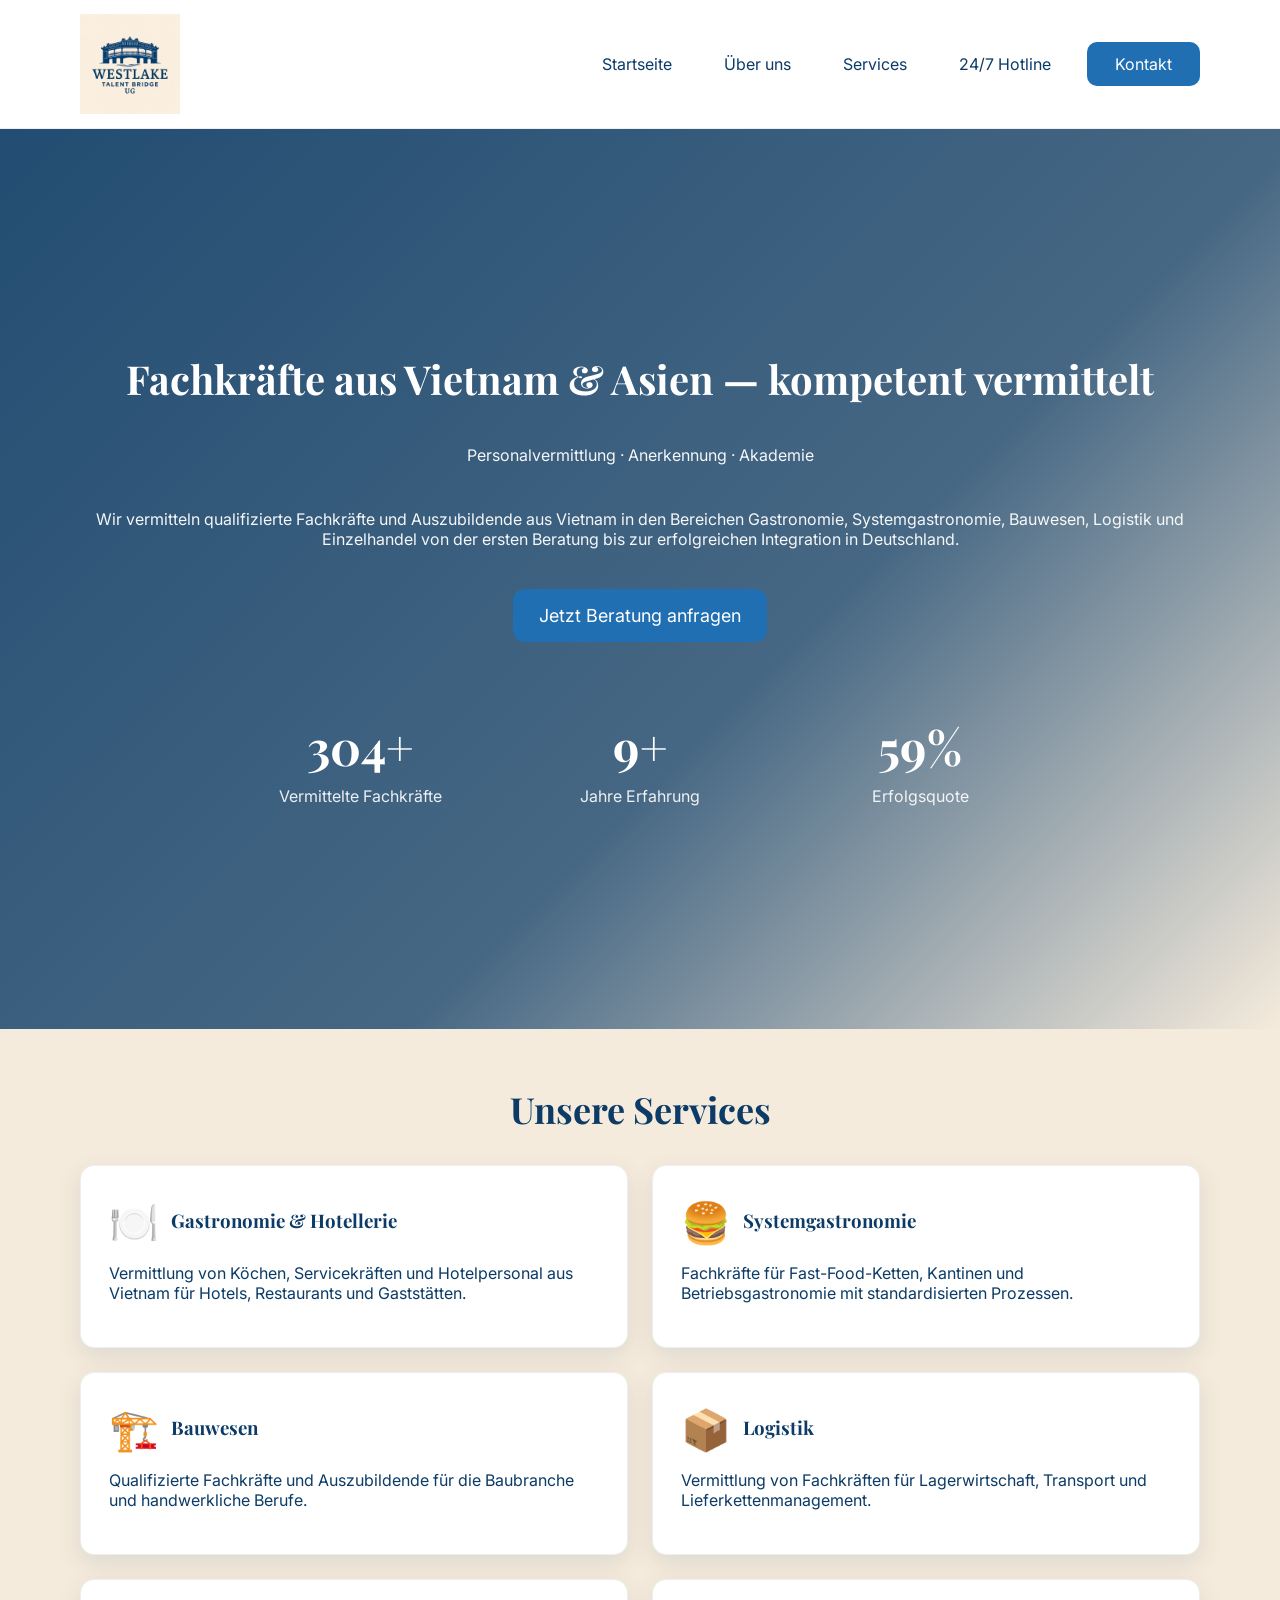
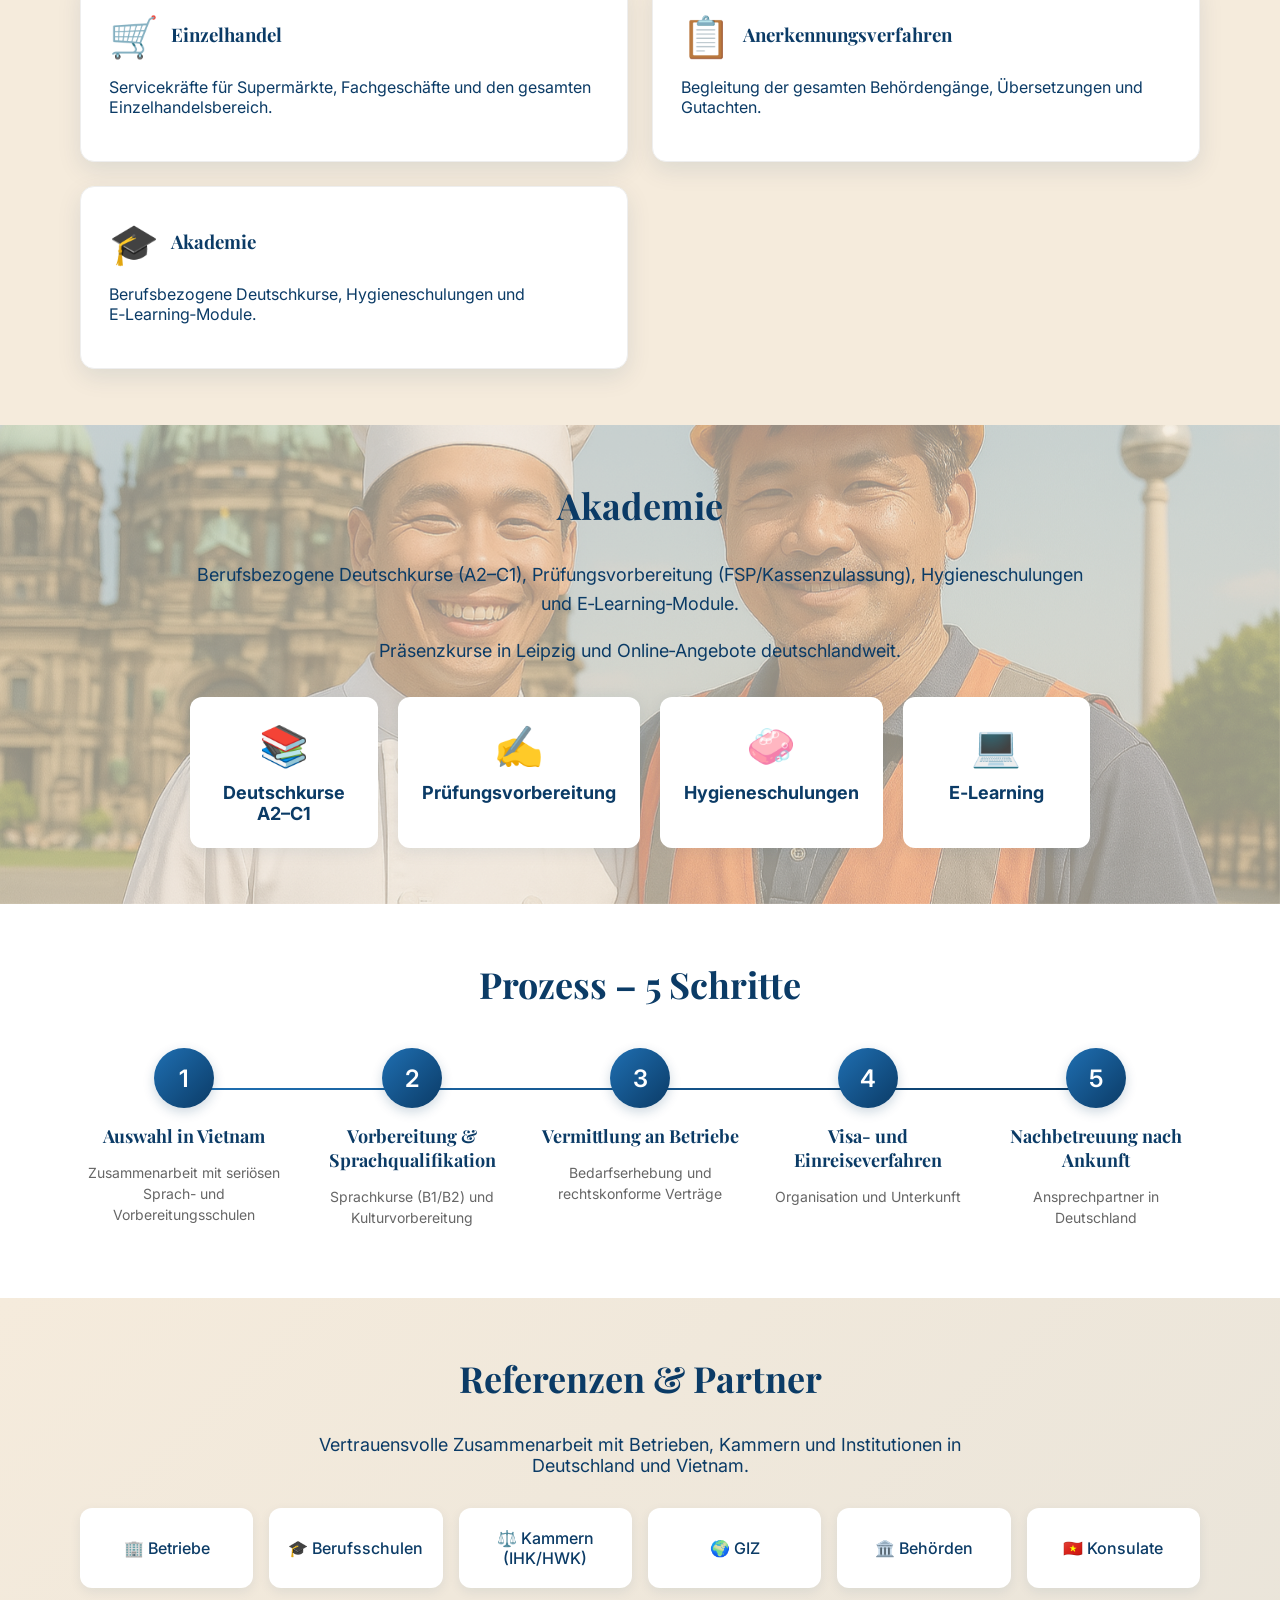
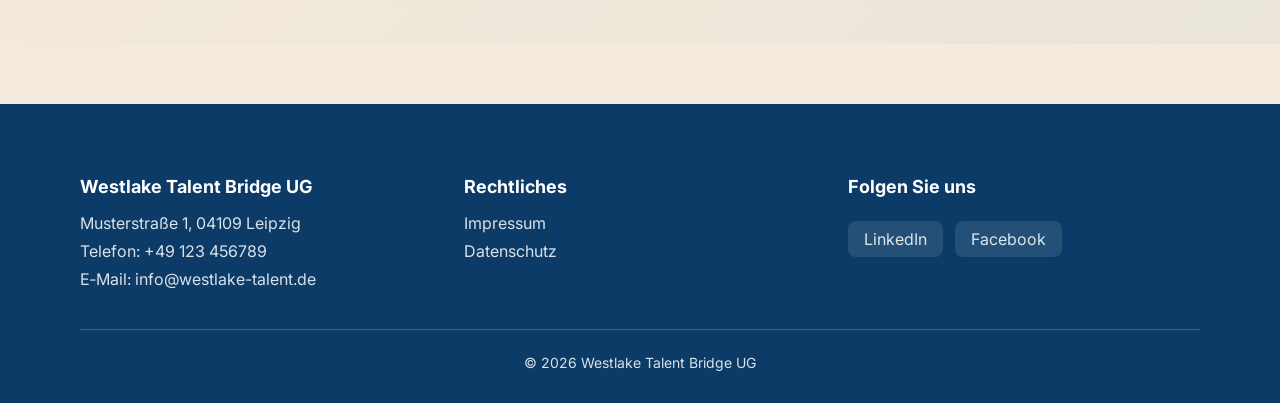
==== commit 0e3ed250: "fix doc" ====
--- a/index.html
+++ b/index.html
@@ -106,21 +106,21 @@
 						<p>Qualifizierte Fachkräfte und Auszubildende für die Baubranche und handwerkliche Berufe.</p>
 					</article>
 					<article class="card hover-rise">
-						<h3><span class="card__icon">📦</span> Logistik</h3>
-						<p>Vermittlung von Fachkräften für Lagerwirtschaft, Transport und Lieferkettenmanagement.</p>
-					</article>
-					<article class="card hover-rise">
-						<h3><span class="card__icon">🛒</span> Einzelhandel</h3>
-						<p>Servicekräfte für Supermärkte, Fachgeschäfte und den gesamten Einzelhandelsbereich.</p>
-					</article>
-					<article class="card hover-rise">
-						<h3><span class="card__icon">📋</span> Anerkennungsverfahren</h3>
-						<p>Begleitung der gesamten Behördengänge, Übersetzungen und Gutachten.</p>
-					</article>
-					<article class="card hover-rise">
-						<h3><span class="card__icon">🎓</span> Akademie</h3>
-						<p>Berufsbezogene Deutschkurse, Hygieneschulungen und E‑Learning‑Module.</p>
-					</article>
+					<h3><span class="card__icon">📦</span> Logistik</h3>
+					<p>Vermittlung von Fachkräften für Lagerwirtschaft, Transport und Lieferkettenmanagement.</p>
+				</article>
+				<article class="card hover-rise">
+					<h3><span class="card__icon">🛒</span> Einzelhandel</h3>
+					<p>Servicekräfte für Supermärkte, Fachgeschäfte und den gesamten Einzelhandelsbereich.</p>
+				</article>
+				<article class="card hover-rise">
+					<h3><span class="card__icon">📋</span> Anerkennungsverfahren</h3>
+					<p>Begleitung der gesamten Behördengänge, Übersetzungen und Gutachten.</p>
+				</article>
+				<article class="card hover-rise">
+					<h3><span class="card__icon">🎓</span> Akademie</h3>
+					<p>Berufsbezogene Deutschkurse, Hygieneschulungen und E‑Learning‑Module.</p>
+				</article>
 				</div>
 			</div>
 		</section>
--- a/css/styles.css
+++ b/css/styles.css
@@ -473,13 +473,7 @@
 }
 
 .grid-4 {
-  grid-template-columns: repeat(3, 1fr);
-}
-
-@media (max-width: 992px) {
-  .grid-4 {
-    grid-template-columns: repeat(2, 1fr);
-  }
+  grid-template-columns: repeat(2, 1fr);
 }
 
 @media (max-width: 768px) {
